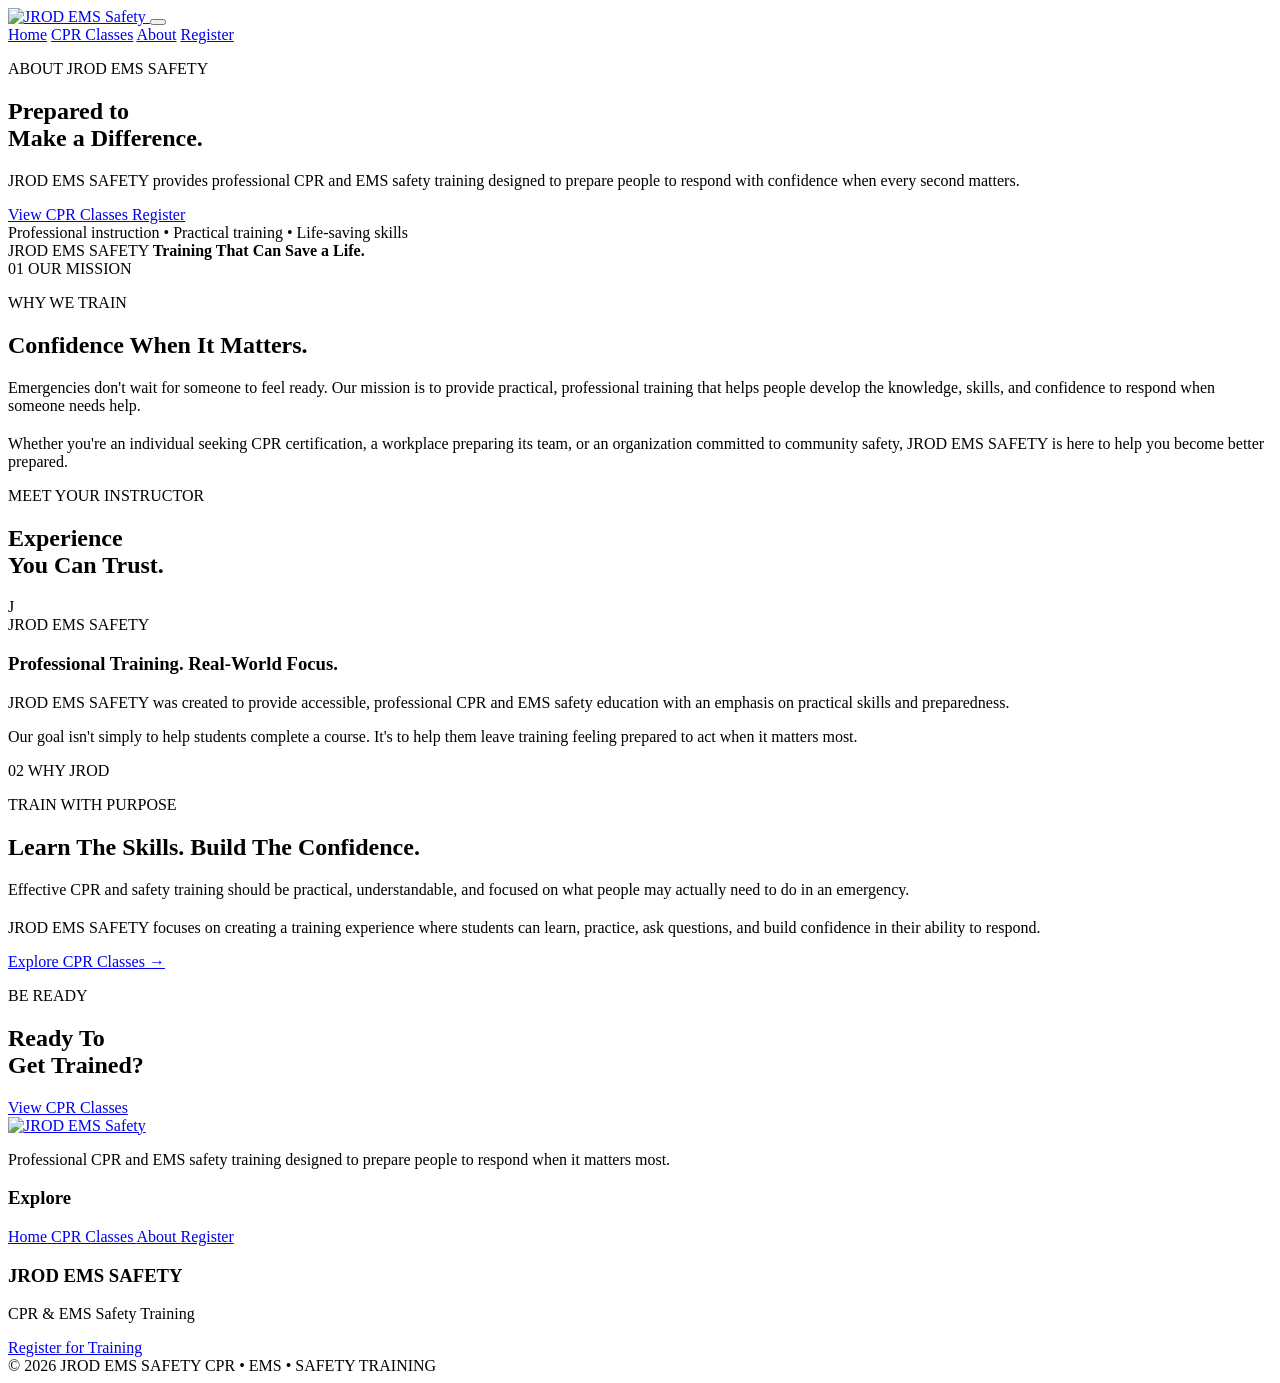
==== about.html @ 4d63593f "Building site" ====
<!DOCTYPE html>
<html lang="en">
<head>
  <meta charset="UTF-8">
  <meta name="viewport" content="width=device-width, initial-scale=1.0">

  <meta
    name="description"
    content="Learn about JROD EMS SAFETY, our mission, and our commitment to professional CPR and EMS safety training."
  >

  <title>About | JROD EMS SAFETY</title>

  <!-- Fonts -->
  <link rel="preconnect" href="https://fonts.googleapis.com">
  <link rel="preconnect" href="https://fonts.gstatic.com" crossorigin>

  <link
    href="https://fonts.googleapis.com/css2?family=Barlow+Condensed:wght@500;600;700&family=Inter:wght@400;500;600;700;800&display=swap"
    rel="stylesheet"
  >

  <!-- Existing Site Styles -->
  <link rel="stylesheet" href="style.css">
</head>

<body>

  <!-- =========================================================
       HEADER
  ========================================================== -->
<header class="site-header">
    <div class="header-inner">

        <a href="index.html" class="brand" aria-label="JROD EMS Safety Home">
            <img
                src="images/JROD.png.jpg"
                alt="JROD EMS Safety"
                class="brand-logo"
            >
        </a>

        <button
            class="menu-toggle"
            type="button"
            aria-label="Open navigation menu"
            aria-expanded="false"
        >
            <span></span>
            <span></span>
            <span></span>
        </button>

        <nav class="main-nav" aria-label="Main navigation">
            <a href="index.html" class="active">Home</a>
            <a href="classes.html">CPR Classes</a>
            <a href="about.html">About</a>
            <a href="register.html" class="nav-register">Register</a>
        </nav>

    </div>
</header>

    <!-- =========================================================
         ABOUT HERO
    ========================================================== -->

    <section class="hero">

      <div class="hero-content">

        <div class="hero-copy">

          <p class="eyebrow">
            ABOUT JROD EMS SAFETY
          </p>

          <h1>
            Prepared to
            <br>
            <span>Make a Difference.</span>
          </h1>

          <p class="hero-text">
            JROD EMS SAFETY provides professional CPR and EMS safety
            training designed to prepare people to respond with
            confidence when every second matters.
          </p>

          <div class="hero-actions">

            <a
              class="btn btn-red"
              href="classes.html"
            >
              View CPR Classes
            </a>

            <a
              class="btn btn-outline"
              href="contact.html"
            >
              Register
            </a>

          </div>

          <div class="hero-trust">

            <span class="trust-dot"></span>

            <span>
              Professional instruction • Practical training • Life-saving skills
            </span>

          </div>

        </div>


        <!-- About Image Area -->

        <div class="hero-visual">

          <div class="hero-photo-placeholder">

            <div class="photo-overlay"></div>

            <div class="photo-caption">

              <span>JROD EMS SAFETY</span>

              <strong>
                Training That Can Save a Life.
              </strong>

            </div>

          </div>

        </div>

      </div>

    </section>


    <!-- =========================================================
         OUR MISSION
    ========================================================== -->

    <section class="mission-section">

      <div class="section-inner">

        <div class="mission-grid">

          <div class="mission-label">

            <span class="section-number">
              01
            </span>

            <span>
              OUR MISSION
            </span>

          </div>


          <div class="mission-copy">

            <p class="section-kicker">
              WHY WE TRAIN
            </p>

            <h2>
              Confidence
              <span>When It Matters.</span>
            </h2>

            <p class="mission-text">
              Emergencies don't wait for someone to feel ready.
              Our mission is to provide practical, professional
              training that helps people develop the knowledge,
              skills, and confidence to respond when someone needs
              help.
            </p>

            <p class="mission-text" style="margin-top: 20px;">
              Whether you're an individual seeking CPR certification,
              a workplace preparing its team, or an organization
              committed to community safety, JROD EMS SAFETY is here
              to help you become better prepared.
            </p>

          </div>

        </div>

      </div>

    </section>


    <!-- =========================================================
         MEET THE INSTRUCTOR
    ========================================================== -->

    <section class="classes-preview">

      <div class="section-inner">

        <div class="section-heading">

          <div>

            <p class="section-kicker">
              MEET YOUR INSTRUCTOR
            </p>

            <h2>
              Experience
              <br>
              You Can Trust.
            </h2>

          </div>

        </div>


        <div class="class-card class-card-dark">

          <div class="card-icon">
            J
          </div>

          <div>

            <span class="card-tag">
              JROD EMS SAFETY
            </span>

            <h3>
              Professional Training.
              Real-World Focus.
            </h3>

            <p>
              JROD EMS SAFETY was created to provide accessible,
              professional CPR and EMS safety education with an
              emphasis on practical skills and preparedness.
            </p>

            <p style="margin-top: 16px;">
              Our goal isn't simply to help students complete a
              course. It's to help them leave training feeling
              prepared to act when it matters most.
            </p>

          </div>

        </div>

      </div>

    </section>


    <!-- =========================================================
         WHY JROD
    ========================================================== -->

    <section class="mission-section">

      <div class="section-inner">

        <div class="mission-grid">

          <div class="mission-label">

            <span class="section-number">
              02
            </span>

            <span>
              WHY JROD
            </span>

          </div>


          <div class="mission-copy">

            <p class="section-kicker">
              TRAIN WITH PURPOSE
            </p>

            <h2>
              Learn The Skills.
              <span>Build The Confidence.</span>
            </h2>

            <p class="mission-text">
              Effective CPR and safety training should be practical,
              understandable, and focused on what people may actually
              need to do in an emergency.
            </p>

            <p class="mission-text" style="margin-top: 20px;">
              JROD EMS SAFETY focuses on creating a training
              experience where students can learn, practice, ask
              questions, and build confidence in their ability to
              respond.
            </p>

            <a
              class="text-link"
              href="classes.html"
            >
              Explore CPR Classes
              <span>→</span>
            </a>

          </div>

        </div>

      </div>

    </section>


    <!-- =========================================================
         FINAL CTA
    ========================================================== -->

    <section class="final-cta">

      <div class="section-inner">

        <div class="final-cta-inner">

          <div>

            <p class="section-kicker">
              BE READY
            </p>

            <h2>
              Ready To
              <br>
              Get Trained?
            </h2>

          </div>


          <div>

            <a
              class="btn btn-white"
              href="classes.html"
            >
              View CPR Classes
            </a>

          </div>

        </div>

      </div>

    </section>

  </main>


  <!-- =========================================================
       FOOTER
  ========================================================== -->

  <footer class="site-footer">

    <div class="footer-inner">

      <div class="footer-brand">

        <a
          class="brand"
          href="index.html"
          aria-label="JROD EMS SAFETY Home"
        >

          <div class="brand-mark" aria-hidden="true">

            <div class="heart">

              <span class="heart-left"></span>
              <span class="heart-right"></span>

              <span class="heartbeat">
                <span class="pulse-line"></span>
              </span>

            </div>

          </div>

         <div class="brand-wordmark">
    <img src="images/JROD.png.jpg" alt="JROD EMS Safety" class="brand-logo">
</div>

        </a>


        <p>
          Professional CPR and EMS safety training designed to
          prepare people to respond when it matters most.
        </p>

      </div>


      <div class="footer-links">

        <h3>
          Explore
        </h3>

        <a href="index.html">
          Home
        </a>

        <a href="classes.html">
          CPR Classes
        </a>

        <a href="about.html">
          About
        </a>

        <a href="contact.html">
          Register
        </a>

      </div>


      <div class="footer-contact">

        <h3>
          JROD EMS SAFETY
        </h3>

        <p>
          CPR & EMS Safety Training
        </p>

        <a href="contact.html">
          Register for Training
        </a>

      </div>

    </div>


    <div class="footer-bottom">

      <span>
        © 2026 JROD EMS SAFETY
      </span>

      <span>
        CPR • EMS • SAFETY TRAINING
      </span>

    </div>

  </footer>


  <!-- =========================================================
       MOBILE MENU
  ========================================================== -->

  <script>

    const menuToggle = document.querySelector(".menu-toggle");
    const mainNav = document.querySelector(".main-nav");

    if (menuToggle && mainNav) {

      menuToggle.addEventListener("click", () => {

        const isOpen = mainNav.classList.toggle("open");

        menuToggle.setAttribute(
          "aria-expanded",
          isOpen
        );

        menuToggle.setAttribute(
          "aria-label",
          isOpen
            ? "Close navigation"
            : "Open navigation"
        );

      });


      // Close menu when a navigation link is selected

      mainNav.querySelectorAll("a").forEach(link => {

        link.addEventListener("click", () => {

          mainNav.classList.remove("open");

          menuToggle.setAttribute(
            "aria-expanded",
            "false"
          );

          menuToggle.setAttribute(
            "aria-label",
            "Open navigation"
          );

        });

      });

    }

  </script>

</body>
</html>
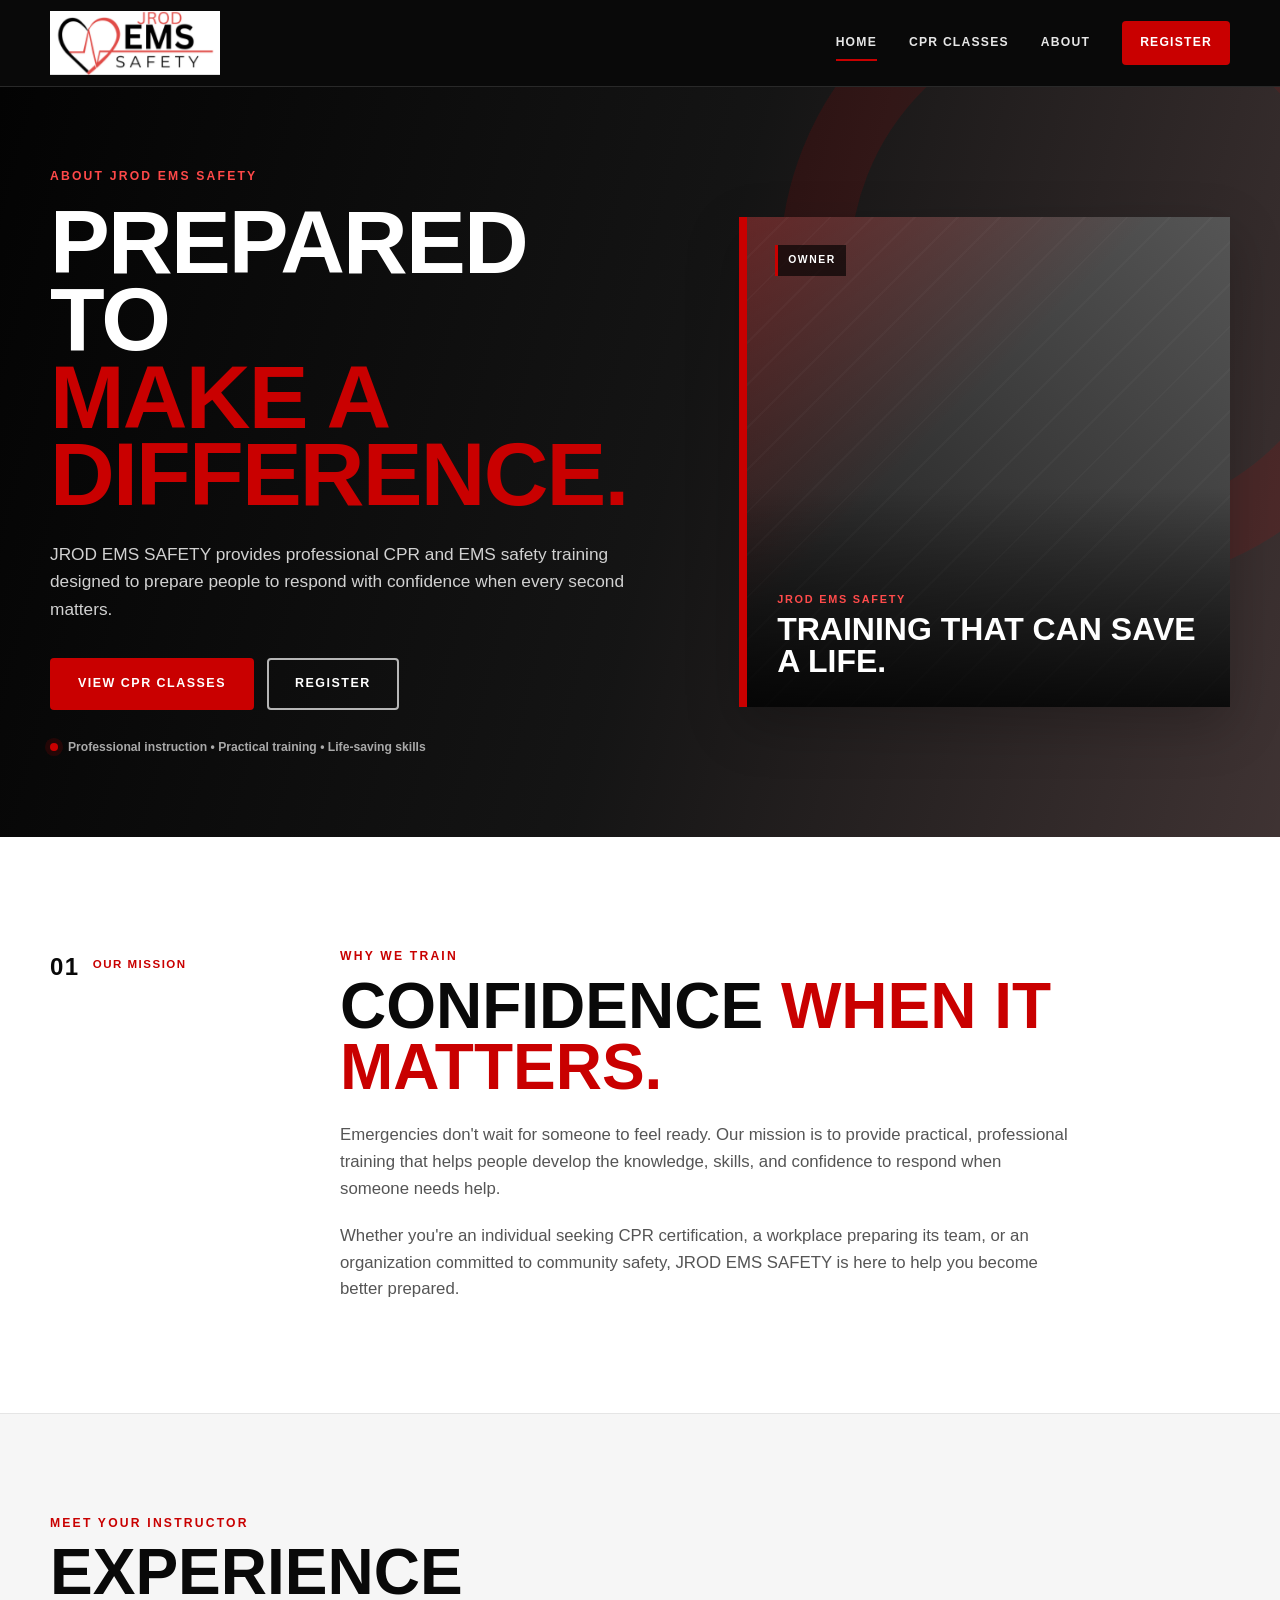
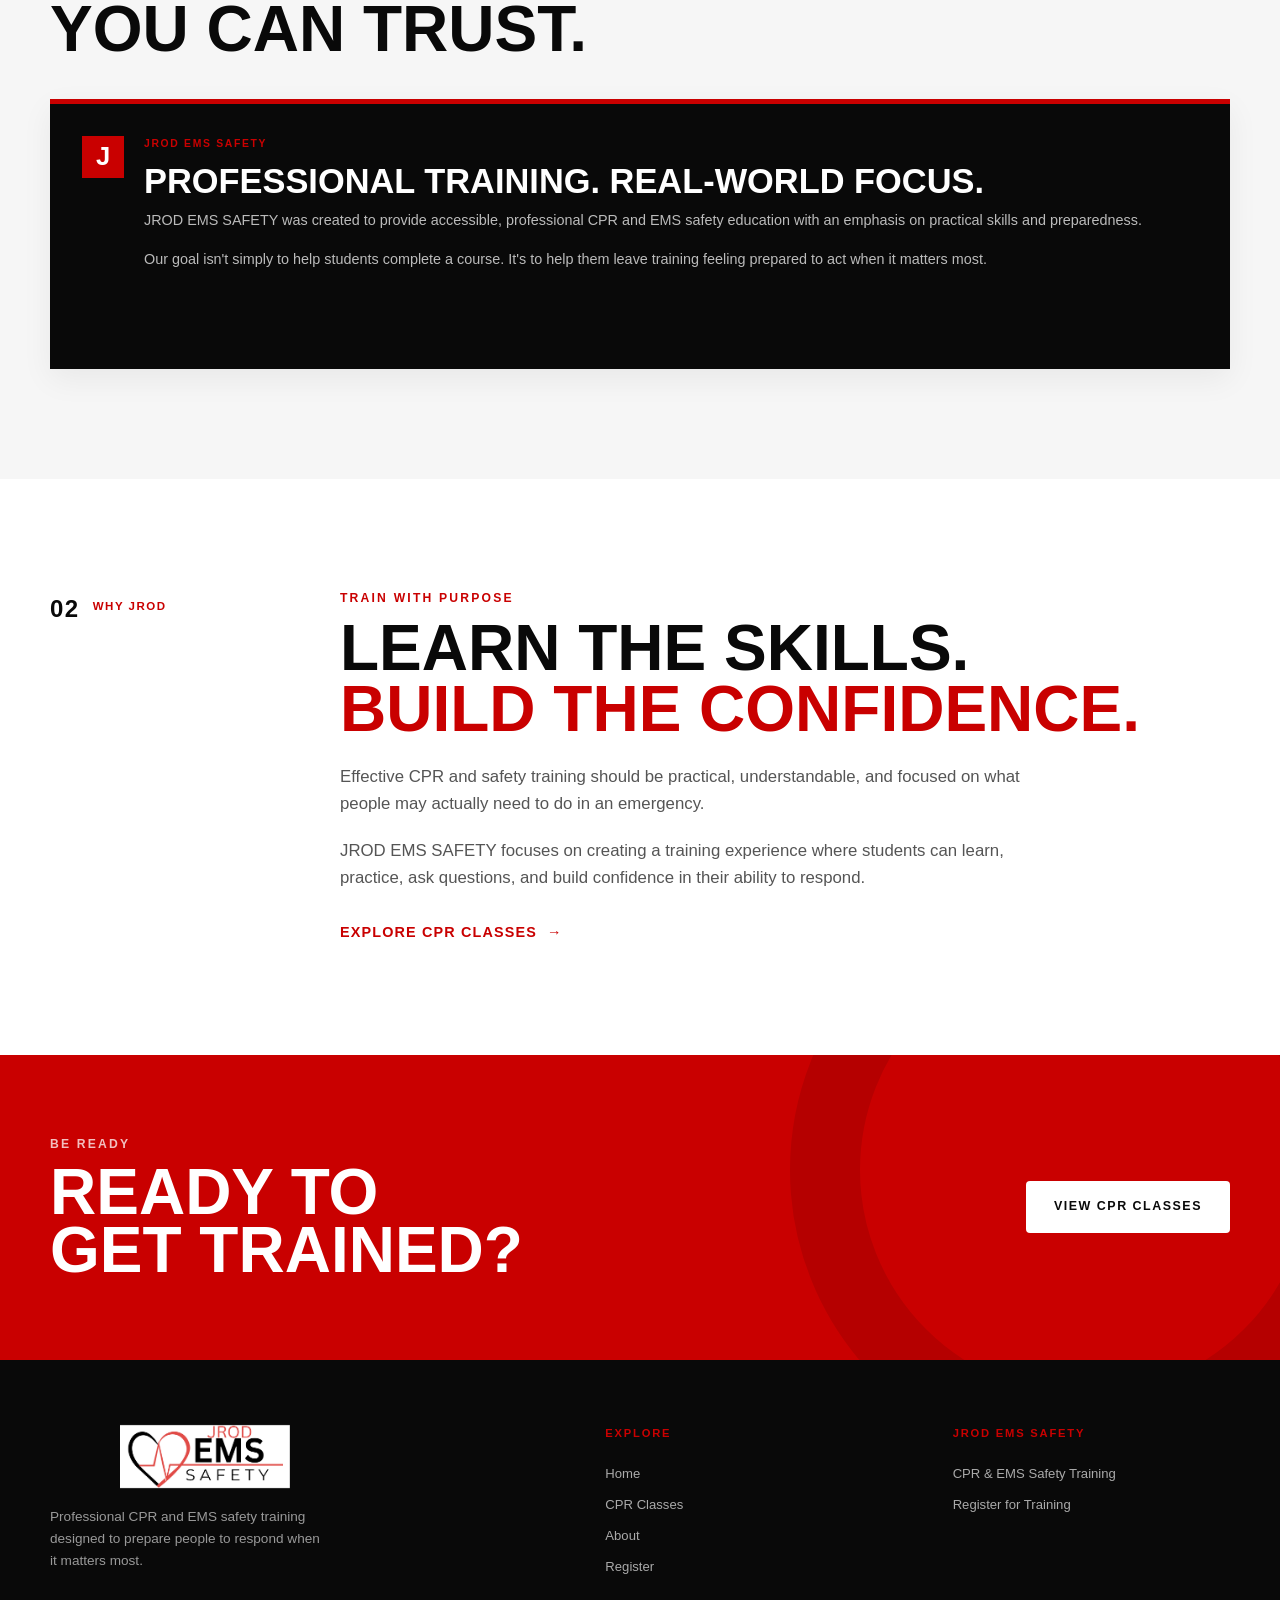
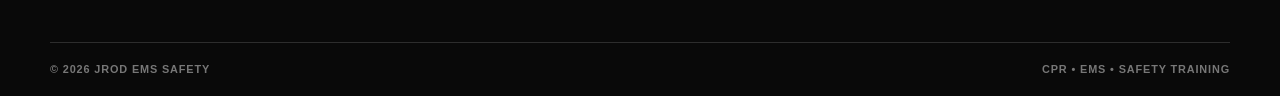
==== commit 51de53e1: "logo resize" ====
--- a/about.html
+++ b/about.html
@@ -34,7 +34,7 @@
 
         <a href="index.html" class="brand" aria-label="JROD EMS Safety Home">
             <img
-                src="images/JROD.png.jpg"
+                src="images/JROD.png"
                 alt="JROD EMS Safety"
                 class="brand-logo"
             >
@@ -409,7 +409,7 @@
           </div>
 
          <div class="brand-wordmark">
-    <img src="images/JROD.png.jpg" alt="JROD EMS Safety" class="brand-logo">
+    <img src="images/JROD.png" alt="JROD EMS Safety" class="brand-logo">
 </div>
 
         </a>
--- a/style.css
+++ b/style.css
@@ -0,0 +1,1751 @@
+/* =========================================================
+   JROD EMS SAFETY
+   Home Page Styles
+   Brand: Black + Red / CPR-inspired
+   ========================================================= */
+
+:root {
+  --black: #090909;
+  --black-soft: #151515;
+  --black-card: #1d1d1d;
+  --red: #c90000;
+  --red-dark: #980000;
+  --red-bright: #e00000;
+  --white: #ffffff;
+  --off-white: #f6f6f6;
+  --gray: #b9b9b9;
+  --dark-gray: #707070;
+  --border: #2d2d2d;
+
+  --max-width: 1180px;
+  --radius: 4px;
+  --shadow: 0 18px 50px rgba(0, 0, 0, 0.22);
+}
+
+/* ---------- RESET ---------- */
+
+* {
+  box-sizing: border-box;
+  margin: 0;
+  padding: 0;
+}
+
+html {
+  scroll-behavior: smooth;
+}
+
+body {
+  font-family: "Inter", Arial, sans-serif;
+  background: var(--white);
+  color: var(--black);
+  line-height: 1.6;
+}
+
+img {
+  display: block;
+  max-width: 100%;
+}
+
+a {
+  color: inherit;
+  text-decoration: none;
+}
+
+button,
+a {
+  -webkit-tap-highlight-color: transparent;
+}
+
+::selection {
+  background: var(--red);
+  color: var(--white);
+}
+
+/* ---------- SHARED ---------- */
+
+.section-inner,
+.header-inner,
+.footer-inner {
+  width: min(100% - 40px, var(--max-width));
+  margin-inline: auto;
+}
+
+.section-kicker,
+.eyebrow {
+  font-size: 0.76rem;
+  font-weight: 800;
+  letter-spacing: 0.18em;
+  text-transform: uppercase;
+}
+
+.section-kicker {
+  color: var(--red);
+  margin-bottom: 10px;
+}
+
+.text-link {
+  display: inline-flex;
+  align-items: center;
+  gap: 10px;
+  color: var(--red);
+  font-size: 0.9rem;
+  font-weight: 800;
+  text-transform: uppercase;
+  letter-spacing: 0.08em;
+}
+
+.text-link span {
+  transition: transform 0.2s ease;
+}
+
+.text-link:hover span {
+  transform: translateX(5px);
+}
+
+.btn {
+  display: inline-flex;
+  min-height: 52px;
+  align-items: center;
+  justify-content: center;
+  padding: 0 26px;
+  border: 2px solid transparent;
+  border-radius: var(--radius);
+  font-size: 0.78rem;
+  font-weight: 800;
+  letter-spacing: 0.12em;
+  text-transform: uppercase;
+  transition:
+    transform 0.2s ease,
+    background 0.2s ease,
+    border-color 0.2s ease,
+    color 0.2s ease;
+}
+
+.btn:hover {
+  transform: translateY(-2px);
+}
+
+.btn-red {
+  background: var(--red);
+  color: var(--white);
+}
+
+.btn-red:hover {
+  background: var(--red-bright);
+}
+
+.btn-outline {
+  border-color: rgba(255, 255, 255, 0.7);
+  color: var(--white);
+}
+
+.btn-outline:hover {
+  background: var(--white);
+  border-color: var(--white);
+  color: var(--black);
+}
+
+.btn-white {
+  background: var(--white);
+  color: var(--black);
+}
+
+.btn-white:hover {
+  background: var(--off-white);
+}
+
+/* ---------- HEADER ---------- */
+
+.site-header {
+  position: relative;
+  z-index: 100;
+  background: var(--black);
+  color: var(--white);
+  border-bottom: 1px solid #292929;
+}
+
+.header-inner {
+  min-height: 86px;
+  display: flex;
+  align-items: center;
+  justify-content: space-between;
+  gap: 30px;
+}
+
+.brand {
+  display: inline-flex;
+  align-items: center;
+  gap: 12px;
+  min-width: 220px;
+}
+
+.brand-mark {
+  width: 58px;
+  height: 58px;
+  display: grid;
+  place-items: center;
+}
+
+.main-nav {
+  display: flex;
+  align-items: center;
+  gap: 32px;
+}
+
+.main-nav a {
+  position: relative;
+  padding: 8px 0;
+  color: #e7e7e7;
+  font-size: 0.76rem;
+  font-weight: 800;
+  letter-spacing: 0.1em;
+  text-transform: uppercase;
+}
+
+.main-nav a::after {
+  content: "";
+  position: absolute;
+  left: 0;
+  right: 100%;
+  bottom: 0;
+  height: 2px;
+  background: var(--red);
+  transition: right 0.2s ease;
+}
+
+.main-nav a:hover::after,
+.main-nav a.active::after {
+  right: 0;
+}
+
+.main-nav .nav-register {
+  padding: 12px 18px;
+  background: var(--red);
+  color: var(--white);
+  border-radius: var(--radius);
+}
+
+.main-nav .nav-register::after {
+  display: none;
+}
+
+.menu-toggle {
+  display: none;
+  width: 44px;
+  height: 44px;
+  border: 0;
+  background: transparent;
+  cursor: pointer;
+}
+
+.menu-toggle span {
+  display: block;
+  width: 25px;
+  height: 2px;
+  margin: 5px auto;
+  background: var(--white);
+}
+
+/* ---------- HERO ---------- */
+
+.hero {
+  position: relative;
+  overflow: hidden;
+  min-height: 680px;
+  display: flex;
+  align-items: center;
+  background:
+    linear-gradient(105deg, rgba(0, 0, 0, 0.99) 0%, rgba(8, 8, 8, 0.95) 52%, rgba(15, 0, 0, 0.8) 100%);
+  color: var(--white);
+}
+
+.hero::before {
+  content: "";
+  position: absolute;
+  right: -140px;
+  top: -140px;
+  width: 500px;
+  height: 500px;
+  border: 70px solid rgba(201, 0, 0, 0.12);
+  border-radius: 50%;
+}
+
+.hero-content {
+  position: relative;
+  z-index: 2;
+  width: min(100% - 40px, var(--max-width));
+  margin-inline: auto;
+  display: grid;
+  grid-template-columns: 1fr 0.9fr;
+  gap: 70px;
+  align-items: center;
+  padding: 80px 0;
+}
+
+.hero-copy {
+  max-width: 620px;
+}
+
+.eyebrow {
+  color: #ff4949;
+  margin-bottom: 18px;
+}
+
+.hero h1 {
+  max-width: 700px;
+  font-family: "Barlow Condensed", Impact, sans-serif;
+  font-size: clamp(4rem, 7vw, 6.7rem);
+  line-height: 0.86;
+  font-weight: 700;
+  letter-spacing: -0.02em;
+  text-transform: uppercase;
+}
+
+.hero h1 span {
+  color: var(--red);
+}
+
+.hero-text {
+  max-width: 590px;
+  margin-top: 28px;
+  color: #d1d1d1;
+  font-size: 1.08rem;
+}
+
+.hero-actions {
+  display: flex;
+  flex-wrap: wrap;
+  gap: 13px;
+  margin-top: 34px;
+}
+
+.hero-trust {
+  display: flex;
+  align-items: center;
+  gap: 10px;
+  margin-top: 28px;
+  color: #a9a9a9;
+  font-size: 0.76rem;
+  font-weight: 600;
+}
+
+.trust-dot {
+  width: 8px;
+  height: 8px;
+  flex: 0 0 auto;
+  border-radius: 50%;
+  background: var(--red);
+  box-shadow: 0 0 0 5px rgba(201, 0, 0, 0.15);
+}
+
+.hero-visual {
+  position: relative;
+  min-height: 490px;
+}
+
+.hero-photo-placeholder {
+  position: absolute;
+  inset: 0 0 0 35px;
+  overflow: hidden;
+  background:
+    linear-gradient(135deg, rgba(201, 0, 0, 0.3), transparent 42%),
+    linear-gradient(45deg, #1b1b1b, #555);
+  border-left: 8px solid var(--red);
+  box-shadow: var(--shadow);
+}
+
+/*
+  Replace the placeholder background with the client's
+  professional instructor photo:
+
+  background-image:
+    linear-gradient(rgba(0,0,0,.12), rgba(0,0,0,.35)),
+    url("images/instructors.jpg");
+
+  background-size: cover;
+  background-position: center;
+*/
+
+.photo-overlay {
+  position: absolute;
+  inset: 0;
+  background:
+    linear-gradient(to top, rgba(0,0,0,.8), transparent 45%),
+    repeating-linear-gradient(
+      135deg,
+      transparent 0,
+      transparent 28px,
+      rgba(255,255,255,.025) 28px,
+      rgba(255,255,255,.025) 30px
+    );
+}
+
+.photo-overlay::before {
+  content: "OWNER";
+  position: absolute;
+  top: 28px;
+  left: 28px;
+  padding: 7px 10px;
+  border-left: 3px solid var(--red);
+  background: rgba(0,0,0,.65);
+  color: var(--white);
+  font-size: 0.65rem;
+  font-weight: 800;
+  letter-spacing: 0.15em;
+}
+
+.photo-caption {
+  position: absolute;
+  left: 30px;
+  right: 30px;
+  bottom: 30px;
+  display: flex;
+  flex-direction: column;
+  gap: 5px;
+}
+
+.photo-caption span {
+  color: #ff4b4b;
+  font-size: 0.68rem;
+  font-weight: 800;
+  letter-spacing: 0.16em;
+}
+
+.photo-caption strong {
+  font-family: "Barlow Condensed", Impact, sans-serif;
+  font-size: 2rem;
+  line-height: 1;
+  text-transform: uppercase;
+}
+
+.emergency-badge {
+  position: absolute;
+  z-index: 5;
+  left: 0;
+  bottom: 45px;
+  display: flex;
+  align-items: center;
+  gap: 12px;
+  padding: 13px 16px;
+  background: var(--red);
+  color: var(--white);
+  box-shadow: 0 10px 30px rgba(0,0,0,.35);
+}
+
+.badge-number {
+  font-family: "Barlow Condensed", Impact, sans-serif;
+  font-size: 2rem;
+  font-weight: 700;
+  line-height: 0.9;
+}
+
+.badge-label {
+  font-size: 0.6rem;
+  font-weight: 800;
+  letter-spacing: 0.12em;
+  line-height: 1.2;
+}
+
+/* ---------- MISSION ---------- */
+
+.mission-section {
+  padding: 110px 0;
+  background: var(--white);
+}
+
+.mission-grid {
+  display: grid;
+  grid-template-columns: 220px 1fr;
+  gap: 70px;
+}
+
+.mission-label {
+  display: flex;
+  align-items: flex-start;
+  gap: 13px;
+  padding-top: 8px;
+  color: var(--red);
+  font-size: 0.72rem;
+  font-weight: 800;
+  letter-spacing: 0.13em;
+}
+
+.section-number {
+  font-family: "Barlow Condensed", Impact, sans-serif;
+  font-size: 1.5rem;
+  color: var(--black);
+  line-height: 1;
+}
+
+.mission-copy {
+  max-width: 800px;
+}
+
+.mission-copy h2 {
+  max-width: 850px;
+  margin-bottom: 24px;
+  font-family: "Barlow Condensed", Impact, sans-serif;
+  font-size: clamp(3rem, 5vw, 5rem);
+  line-height: 0.95;
+  text-transform: uppercase;
+}
+
+.mission-copy h2 span {
+  color: var(--red);
+}
+
+.mission-text {
+  max-width: 730px;
+  color: #555;
+  font-size: 1.05rem;
+}
+
+.mission-copy .text-link {
+  margin-top: 30px;
+}
+
+/* ---------- CLASSES ---------- */
+
+.classes-preview {
+  padding: 100px 0 110px;
+  background: var(--off-white);
+  border-top: 1px solid #e5e5e5;
+}
+
+.section-heading {
+  display: flex;
+  align-items: end;
+  justify-content: space-between;
+  gap: 30px;
+  margin-bottom: 40px;
+}
+
+.section-heading h2 {
+  font-family: "Barlow Condensed", Impact, sans-serif;
+  font-size: clamp(3rem, 5vw, 4.7rem);
+  line-height: 0.9;
+  text-transform: uppercase;
+}
+
+.class-cards {
+  display: grid;
+  grid-template-columns: repeat(3, 1fr);
+  gap: 18px;
+}
+
+.class-card {
+  display: flex;
+  gap: 20px;
+  min-height: 270px;
+  padding: 32px;
+  background: var(--white);
+  border-top: 5px solid var(--red);
+  box-shadow: 0 10px 30px rgba(0,0,0,.06);
+}
+
+.class-card-dark {
+  background: var(--black);
+  color: var(--white);
+}
+
+.card-icon {
+  width: 42px;
+  height: 42px;
+  flex: 0 0 auto;
+  display: grid;
+  place-items: center;
+  background: var(--red);
+  color: var(--white);
+  font-family: "Barlow Condensed", Impact, sans-serif;
+  font-size: 1.6rem;
+  font-weight: 700;
+}
+
+.card-tag {
+  display: block;
+  margin-bottom: 12px;
+  color: var(--red);
+  font-size: 0.65rem;
+  font-weight: 800;
+  letter-spacing: 0.16em;
+}
+
+.class-card h3 {
+  margin-bottom: 12px;
+  font-family: "Barlow Condensed", Impact, sans-serif;
+  font-size: 2.15rem;
+  line-height: 0.95;
+  text-transform: uppercase;
+}
+
+.class-card p {
+  color: #666;
+  font-size: 0.9rem;
+}
+
+.class-card-dark p {
+  color: #bbb;
+}
+
+.class-card a {
+  display: inline-flex;
+  gap: 8px;
+  margin-top: 24px;
+  color: var(--red);
+  font-size: 0.72rem;
+  font-weight: 800;
+  letter-spacing: 0.1em;
+  text-transform: uppercase;
+}
+
+.class-card a span {
+  transition: transform .2s ease;
+}
+
+.class-card a:hover span {
+  transform: translateX(4px);
+}
+
+.mobile-class-link {
+  display: none;
+}
+
+/* ---------- PHOTO STRIP ---------- */
+
+.photo-strip {
+  display: grid;
+  grid-template-columns: repeat(4, 1fr);
+  min-height: 260px;
+  background: var(--black);
+}
+
+.photo-tile {
+  position: relative;
+  min-height: 260px;
+  overflow: hidden;
+  background:
+    linear-gradient(to top, rgba(0,0,0,.75), rgba(0,0,0,.05)),
+    linear-gradient(135deg, #303030, #737373);
+  border-right: 1px solid rgba(255,255,255,.15);
+}
+
+/*
+  Replace each tile with actual class photos:
+
+  .photo-one {
+    background-image:
+      linear-gradient(to top, rgba(0,0,0,.7), transparent),
+      url("images/class-1.jpg");
+    background-size: cover;
+    background-position: center;
+  }
+*/
+
+.photo-tile:nth-child(even) {
+  background-color: #222;
+}
+
+.photo-tile::after {
+  content: "+";
+  position: absolute;
+  top: 18px;
+  right: 20px;
+  color: rgba(255,255,255,.35);
+  font-family: "Barlow Condensed", Impact, sans-serif;
+  font-size: 2rem;
+}
+
+.photo-tile span {
+  position: absolute;
+  left: 20px;
+  bottom: 18px;
+  color: var(--white);
+  font-size: 0.65rem;
+  font-weight: 800;
+  letter-spacing: 0.14em;
+}
+
+/* ---------- FINAL CTA ---------- */
+
+.final-cta {
+  position: relative;
+  overflow: hidden;
+  padding: 80px 0;
+  background: var(--red);
+  color: var(--white);
+}
+
+.final-cta::before {
+  content: "";
+  position: absolute;
+  right: -100px;
+  top: -180px;
+  width: 450px;
+  height: 450px;
+  border: 70px solid rgba(0,0,0,.1);
+  border-radius: 50%;
+}
+
+.final-cta-inner {
+  position: relative;
+  z-index: 1;
+  display: flex;
+  align-items: center;
+  justify-content: space-between;
+  gap: 40px;
+}
+
+.final-cta .section-kicker {
+  color: rgba(255,255,255,.75);
+}
+
+.final-cta h2 {
+  font-family: "Barlow Condensed", Impact, sans-serif;
+  font-size: clamp(3rem, 5vw, 5rem);
+  line-height: .9;
+  text-transform: uppercase;
+}
+
+/* ---------- FOOTER ---------- */
+
+.site-footer {
+  background: var(--black);
+  color: var(--white);
+}
+
+.footer-inner {
+  display: grid;
+  grid-template-columns: 1.4fr .8fr .8fr;
+  gap: 70px;
+  padding: 65px 0;
+}
+
+.brand-footer {
+  min-width: 0;
+}
+
+.footer-brand > p {
+  max-width: 270px;
+  margin-top: 18px;
+  color: #999;
+  font-size: .85rem;
+}
+
+.footer-links,
+.footer-contact {
+  display: flex;
+  flex-direction: column;
+  gap: 10px;
+}
+
+.footer-links h3,
+.footer-contact h3 {
+  margin-bottom: 10px;
+  color: var(--red);
+  font-size: .7rem;
+  font-weight: 800;
+  letter-spacing: .16em;
+  text-transform: uppercase;
+}
+
+.footer-links a,
+.footer-contact p,
+.footer-contact a {
+  color: #aaa;
+  font-size: .82rem;
+}
+
+.footer-links a:hover,
+.footer-contact a:hover {
+  color: var(--white);
+}
+
+.footer-bottom {
+  width: min(100% - 40px, var(--max-width));
+  margin-inline: auto;
+  padding: 18px 0;
+  display: flex;
+  align-items: center;
+  justify-content: space-between;
+  gap: 20px;
+  border-top: 1px solid var(--border);
+  color: #777;
+  font-size: .68rem;
+  font-weight: 600;
+  letter-spacing: .08em;
+  text-transform: uppercase;
+}
+
+/* ---------- RESPONSIVE ---------- */
+
+@media (max-width: 1000px) {
+
+  .hero-content {
+    grid-template-columns: 1fr;
+    gap: 50px;
+  }
+
+  .hero {
+    min-height: auto;
+  }
+
+  .hero-visual {
+    min-height: 460px;
+    max-width: 680px;
+  }
+
+  .mission-grid {
+    grid-template-columns: 1fr;
+    gap: 25px;
+  }
+
+  .class-cards {
+    grid-template-columns: 1fr;
+  }
+
+  .class-card {
+    min-height: auto;
+  }
+
+  .photo-strip {
+    grid-template-columns: repeat(2, 1fr);
+  }
+
+  .footer-inner {
+    grid-template-columns: 1fr 1fr;
+  }
+
+  .footer-brand {
+    grid-column: 1 / -1;
+  }
+}
+
+@media (max-width: 760px) {
+
+  .section-inner,
+  .header-inner,
+  .footer-inner {
+    width: min(100% - 30px, var(--max-width));
+  }
+
+  .header-inner {
+    min-height: 76px;
+  }
+
+  .menu-toggle {
+    display: block;
+  }
+
+  .main-nav {
+    position: absolute;
+    left: 15px;
+    right: 15px;
+    top: calc(100% + 1px);
+    display: none;
+    flex-direction: column;
+    align-items: stretch;
+    gap: 0;
+    padding: 12px;
+    background: var(--black);
+    border: 1px solid var(--border);
+    box-shadow: var(--shadow);
+  }
+
+  .main-nav.open {
+    display: flex;
+  }
+
+  .main-nav a {
+    padding: 14px 10px;
+  }
+
+  .main-nav .nav-register {
+    margin-top: 8px;
+    text-align: center;
+  }
+
+  .brand {
+    min-width: auto;
+  }
+
+  .brand-wordmark {
+    width: 100px;
+  }
+
+  .hero-content {
+    width: min(100% - 30px, var(--max-width));
+    padding: 70px 0;
+  }
+
+  .hero h1 {
+    font-size: clamp(3.6rem, 17vw, 5.6rem);
+  }
+
+  .hero-text {
+    font-size: .98rem;
+  }
+
+  .hero-visual {
+    min-height: 390px;
+  }
+
+  .hero-photo-placeholder {
+    left: 20px;
+  }
+
+  .emergency-badge {
+    bottom: 25px;
+  }
+
+  .mission-section,
+  .classes-preview {
+    padding: 75px 0;
+  }
+
+  .mission-copy h2,
+  .section-heading h2 {
+    font-size: clamp(2.8rem, 13vw, 4.4rem);
+  }
+
+  .section-heading {
+    align-items: flex-start;
+  }
+
+  .desktop-link {
+    display: none;
+  }
+
+  .mobile-class-link {
+    display: inline-flex;
+    margin-top: 30px;
+  }
+
+  .photo-strip {
+    grid-template-columns: 1fr 1fr;
+  }
+
+  .photo-tile {
+    min-height: 190px;
+  }
+
+  .final-cta {
+    padding: 65px 0;
+  }
+
+  .final-cta-inner {
+    flex-direction: column;
+    align-items: flex-start;
+  }
+
+  .footer-inner {
+    grid-template-columns: 1fr;
+    gap: 40px;
+    padding: 50px 0;
+  }
+
+  .footer-brand {
+    grid-column: auto;
+  }
+
+  .footer-bottom {
+    flex-direction: column;
+    align-items: flex-start;
+    padding: 18px 0 25px;
+  }
+}
+
+@media (max-width: 480px) {
+
+  .hero-actions {
+    flex-direction: column;
+    align-items: stretch;
+  }
+
+  .hero-actions .btn {
+    width: 100%;
+  }
+
+  .hero-visual {
+    min-height: 330px;
+  }
+
+  .hero-photo-placeholder {
+    left: 10px;
+    border-left-width: 5px;
+  }
+
+  .emergency-badge {
+    left: 0;
+    bottom: 15px;
+  }
+
+  .class-card {
+    flex-direction: column;
+    padding: 26px;
+  }
+
+  .photo-strip {
+    grid-template-columns: 1fr;
+  }
+
+  .photo-tile {
+    min-height: 210px;
+  }
+
+  
+  .btn {
+    min-height: 50px;
+  }
+}
+/* ---------- INSTRUCTORS / EMPLOYEE SECTION (BRAND MATCHED) ---------- */
+
+.employee-section {
+  padding: 90px 0;
+  background: var(--black);
+  color: var(--white);
+  border-top: 1px solid var(--border);
+}
+
+.employee-heading {
+  font-family: "Barlow Condensed", Impact, sans-serif;
+  font-size: 2.8rem;
+  text-transform: uppercase;
+  text-align: center;
+  letter-spacing: 0.12em;
+  margin-bottom: 50px;
+  color: var(--red);
+}
+
+/* Grid layout */
+.employee-grid {
+  display: grid;
+  grid-template-columns: repeat(auto-fit, minmax(260px, 1fr));
+  gap: 40px;
+}
+
+/* Individual card */
+.employee-card {
+  background: var(--black-card);
+  border: 2px solid var(--border);
+  border-radius: var(--radius);
+  box-shadow: var(--shadow);
+  overflow: hidden;
+  transition: transform 0.25s ease, box-shadow 0.25s ease;
+}
+
+.employee-card:hover {
+  transform: translateY(-6px);
+  box-shadow: 0 22px 55px rgba(0,0,0,0.35);
+}
+
+/* Photo */
+.employee-card img {
+  width: 100%;
+  height: 260px;
+  object-fit: cover;
+  display: block;
+  border-bottom: 3px solid var(--red);
+}
+
+/* Name label */
+.employee-name {
+  padding: 18px 20px 22px;
+  font-size: 0.9rem;
+  font-weight: 800;
+  text-transform: uppercase;
+  letter-spacing: 0.14em;
+  color: var(--gray);
+  text-align: center;
+}
+
+/* Mobile adjustments */
+@media (max-width: 640px) {
+  .employee-section {
+    padding: 70px 0;
+  }
+
+  .employee-heading {
+    font-size: 2.2rem;
+  }
+
+  .employee-card img {
+    height: 220px;
+  }
+}
+/* Wider photo strip */
+.photo-strip {
+  display: grid;
+  grid-template-columns: repeat(2, 1fr); /* wider tiles */
+  min-height: 350px;
+}
+
+.photo-tile {
+  position: relative;
+  min-height: 350px;
+  background-size: cover;
+  background-position: center;
+  background-repeat: no-repeat;
+  display: flex;
+  align-items: flex-end;
+  padding: 28px;
+  color: var(--white);
+  font-weight: 700;
+  text-transform: uppercase;
+  letter-spacing: 0.1em;
+}
+
+.photo-tile::before {
+  content: "";
+  position: absolute;
+  inset: 0;
+  background: rgba(0,0,0,0.45);
+}
+
+.photo-tile span {
+  position: relative;
+  z-index: 2;
+}
+
+/* Mobile */
+@media (max-width: 768px) {
+  .photo-strip {
+    grid-template-columns: 1fr;
+  }
+  .photo-tile {
+    min-height: 260px;
+  }
+}
+
+@media (max-width: 480px) {
+  .photo-tile {
+    min-height: 220px;
+  }
+}
+/* =========================
+   JROD LOGO
+========================= */
+
+.brand {
+    display: inline-flex;
+    align-items: center;
+    flex-shrink: 0;
+    text-decoration: none;
+}
+
+.brand-logo {
+    display: block;
+    width: 170px;
+    height: auto;
+    max-height: 64px;
+    object-fit: contain;
+
+    opacity: 0;
+    transform: translateX(-45px);
+
+    animation:
+        logoSlideIn 0.9s ease-out forwards,
+        logoThrob 3.5s ease-in-out 1s infinite;
+
+    transform-origin: center center;
+}
+
+/* Logo slides in from the left */
+@keyframes logoSlideIn {
+    0% {
+        opacity: 0;
+        transform: translateX(-45px);
+    }
+
+    100% {
+        opacity: 1;
+        transform: translateX(0);
+    }
+}
+
+/* Subtle throb */
+@keyframes logoThrob {
+    0%,
+    100% {
+        transform: scale(1);
+    }
+
+    50% {
+        transform: scale(1.045);
+    }
+}
+
+/* Accessibility */
+@media (prefers-reduced-motion: reduce) {
+    .brand-logo {
+        opacity: 1;
+        transform: none;
+        animation: none;
+    }
+}
+
+/* Mobile */
+@media (max-width: 760px) {
+    .brand-logo {
+        width: 145px;
+        max-height: 58px;
+    }
+}
+
+@media (max-width: 480px) {
+    .brand-logo {
+        width: 130px;
+        max-height: 52px;
+    }
+}
+/* =========================================================
+   UPCOMING CLASSES / SCHEDULE
+========================================================= */
+
+.schedule-section {
+    padding: 60px 0;
+    background: var(--black-soft);
+}
+
+.schedule-section .section-heading {
+    text-align: center;
+    width: min(100% - 40px, 800px);
+    margin: 0 auto;
+}
+
+.schedule-section .eyebrow {
+    display: block;
+    margin-bottom: 10px;
+    color: var(--red);
+    font-size: .8rem;
+    font-weight: 800;
+    letter-spacing: .15em;
+}
+
+.schedule-section .section-heading h2 {
+    margin: 0 0 12px;
+    color: var(--white);
+    font-size: clamp(2.5rem, 5vw, 4rem);
+}
+
+.schedule-section .section-heading p {
+    margin: 0;
+    color: var(--gray);
+    font-size: 1rem;
+}
+
+.schedule-grid {
+    width: min(100% - 40px, 1180px);
+    margin: 35px auto 0;
+    display: grid;
+    gap: 16px;
+}
+
+.schedule-card {
+    display: grid;
+    grid-template-columns: 100px 1fr auto;
+    align-items: center;
+    gap: 25px;
+    padding: 20px;
+    background: var(--black-card);
+    border: 1px solid var(--border);
+    border-left: 4px solid var(--red);
+    border-radius: 4px;
+}
+
+.schedule-date {
+    text-align: center;
+    border-right: 1px solid var(--border);
+    padding-right: 20px;
+}
+
+.schedule-date .month {
+    display: block;
+    color: var(--red);
+    font-size: .8rem;
+    font-weight: 800;
+    letter-spacing: .15em;
+}
+
+.schedule-date .day {
+    display: block;
+    color: var(--white);
+    font-family: "Barlow Condensed", Impact, sans-serif;
+    font-size: 3rem;
+    font-weight: 700;
+    line-height: 1;
+}
+
+.schedule-info h3 {
+    margin: 0 0 6px;
+    color: var(--white);
+    font-family: "Barlow Condensed", Impact, sans-serif;
+    font-size: 1.7rem;
+    text-transform: uppercase;
+}
+
+.schedule-info p {
+    margin: 4px 0;
+    color: var(--gray);
+}
+
+.schedule-info strong {
+    color: var(--white);
+}
+
+.schedule-card .btn {
+    white-space: nowrap;
+    color: #ffffff;
+    font-size: 1.05rem;
+}
+
+/* Mobile */
+@media (max-width: 760px) {
+
+    .schedule-section {
+        padding: 50px 0;
+    }
+
+    .schedule-card {
+        grid-template-columns: 75px 1fr;
+        gap: 18px;
+    }
+
+    .schedule-date {
+        padding-right: 15px;
+    }
+
+    .schedule-date .day {
+        font-size: 2.5rem;
+    }
+
+    .schedule-info h3 {
+        font-size: 1.45rem;
+    }
+
+    .schedule-card .btn {
+        grid-column: 1 / -1;
+        width: 100%;
+    }
+}
+/* =========================================================
+   GOOGLE SHEET SCHEDULE
+========================================================= */
+
+.schedule-loading {
+    padding: 35px 20px;
+    text-align: center;
+    color: var(--gray);
+    background: var(--black-card);
+    border: 1px solid var(--border);
+    border-radius: 4px;
+}
+
+.schedule-empty {
+    padding: 35px 20px;
+    text-align: center;
+    color: var(--gray);
+    background: var(--black-card);
+    border: 1px solid var(--border);
+    border-radius: 4px;
+}
+
+.schedule-error {
+    padding: 25px 20px;
+    text-align: center;
+    color: var(--white);
+    background: var(--black-card);
+    border: 1px solid var(--red);
+    border-left: 4px solid var(--red);
+    border-radius: 4px;
+}
+
+.schedule-card {
+    transition: transform .2s ease, border-color .2s ease;
+}
+
+.schedule-card:hover {
+    transform: translateY(-2px);
+    border-color: var(--red);
+}
+
+.schedule-info .class-description {
+    margin-top: 8px;
+}
+
+.schedule-info .class-location {
+    font-size: .9rem;
+}
+/* =========================================================
+   REGISTRATION PAGE
+========================================================= */
+
+.page-hero {
+    padding: 100px 20px 80px;
+    background: var(--black);
+    border-bottom: 1px solid var(--border);
+}
+
+.page-hero-inner {
+    width: min(100%, 850px);
+    margin: 0 auto;
+    text-align: center;
+}
+
+.page-hero .eyebrow {
+    display: block;
+    margin-bottom: 12px;
+    color: var(--red);
+    font-size: .8rem;
+    font-weight: 800;
+    letter-spacing: .15em;
+}
+
+.page-hero h1 {
+    margin: 0 0 20px;
+    color: var(--white);
+    font-family: "Barlow Condensed", Impact, sans-serif;
+    font-size: clamp(4rem, 9vw, 7rem);
+    line-height: .9;
+    text-transform: uppercase;
+}
+
+.page-hero h1 span {
+    color: var(--red);
+}
+
+.page-hero p {
+    max-width: 680px;
+    margin: 0 auto;
+    color: var(--gray);
+    font-size: 1.05rem;
+    line-height: 1.7;
+}
+
+
+/* =========================================================
+   REGISTRATION CARDS
+========================================================= */
+
+.registration-section {
+    padding: 90px 0;
+    background: var(--black-soft);
+}
+
+.registration-section .section-heading {
+    width: min(100% - 40px, 800px);
+    margin: 0 auto 45px;
+    text-align: center;
+}
+
+.registration-section .section-heading .eyebrow {
+    display: block;
+    margin-bottom: 10px;
+    color: var(--red);
+    font-size: .8rem;
+    font-weight: 800;
+    letter-spacing: .15em;
+}
+
+.registration-section .section-heading h2 {
+    margin: 0 0 12px;
+    color: var(--white);
+    font-family: "Barlow Condensed", Impact, sans-serif;
+    font-size: clamp(2.8rem, 5vw, 4.5rem);
+    text-transform: uppercase;
+}
+
+.registration-section .section-heading p {
+    margin: 0;
+    color: var(--gray);
+}
+
+
+.registration-grid {
+    width: min(100% - 40px, 1180px);
+    margin: 0 auto;
+    display: grid;
+    grid-template-columns: repeat(3, 1fr);
+    gap: 20px;
+}
+
+
+.registration-card {
+    position: relative;
+    display: flex;
+    flex-direction: column;
+    min-height: 560px;
+    overflow: hidden;
+    background: var(--black-card);
+    border: 1px solid var(--border);
+    border-top: 4px solid var(--red);
+    border-radius: 4px;
+    box-shadow: 0 18px 50px rgba(0,0,0,.22);
+    transition:
+        transform .25s ease,
+        border-color .25s ease;
+}
+
+
+.registration-card:hover {
+    transform: translateY(-6px);
+    border-color: var(--red);
+}
+
+
+.registration-number {
+    position: absolute;
+    top: 12px;
+    right: 18px;
+    color: rgba(255,255,255,.08);
+    font-family: "Barlow Condensed", Impact, sans-serif;
+    font-size: 5rem;
+    font-weight: 800;
+    line-height: 1;
+}
+
+
+.registration-card-content {
+    display: flex;
+    flex: 1;
+    flex-direction: column;
+    padding: 42px 30px 30px;
+}
+
+
+.registration-label {
+    margin-bottom: 12px;
+    color: var(--red);
+    font-size: .72rem;
+    font-weight: 800;
+    letter-spacing: .15em;
+}
+
+
+.registration-card h3 {
+    margin: 0 0 15px;
+    color: var(--white);
+    font-family: "Barlow Condensed", Impact, sans-serif;
+    font-size: 2.25rem;
+    line-height: 1;
+    text-transform: uppercase;
+}
+
+
+.registration-card > .registration-card-content > p {
+    margin: 0;
+    color: var(--gray);
+    line-height: 1.65;
+}
+
+
+.registration-features {
+    margin: 25px 0;
+    padding: 0;
+    list-style: none;
+    border-top: 1px solid var(--border);
+}
+
+
+.registration-features li {
+    position: relative;
+    padding: 12px 0 12px 22px;
+    color: var(--off-white);
+    border-bottom: 1px solid var(--border);
+    font-size: .92rem;
+}
+
+
+.registration-features li::before {
+    content: "✓";
+    position: absolute;
+    left: 0;
+    color: var(--red);
+    font-weight: 800;
+}
+
+
+.registration-bottom {
+    display: flex;
+    align-items: flex-end;
+    justify-content: space-between;
+    gap: 15px;
+    margin-top: auto;
+    padding-top: 25px;
+    border-top: 1px solid var(--border);
+}
+
+
+.registration-price span {
+    display: block;
+    margin-bottom: 3px;
+    color: var(--dark-gray);
+    font-size: .65rem;
+    font-weight: 800;
+    letter-spacing: .12em;
+}
+
+
+.registration-price strong {
+    display: block;
+    color: var(--white);
+    font-family: "Barlow Condensed", Impact, sans-serif;
+    font-size: 2.3rem;
+    line-height: 1;
+}
+
+
+.registration-btn {
+    white-space: nowrap;
+    color: #ffffff;
+}
+
+
+/* =========================================================
+   REGISTRATION INFORMATION
+========================================================= */
+
+.registration-info-section {
+    padding: 80px 0;
+    background: var(--black);
+}
+
+
+.registration-info {
+    width: min(100% - 40px, 1180px);
+    margin: 0 auto;
+    display: grid;
+    grid-template-columns: 1fr 1fr;
+    gap: 60px;
+    align-items: center;
+}
+
+
+.registration-info-copy .eyebrow {
+    display: block;
+    margin-bottom: 10px;
+    color: var(--red);
+    font-size: .8rem;
+    font-weight: 800;
+    letter-spacing: .15em;
+}
+
+
+.registration-info-copy h2 {
+    margin: 0 0 18px;
+    color: var(--white);
+    font-family: "Barlow Condensed", Impact, sans-serif;
+    font-size: clamp(2.8rem, 5vw, 4.5rem);
+    line-height: .95;
+    text-transform: uppercase;
+}
+
+
+.registration-info-copy p {
+    max-width: 560px;
+    margin: 0;
+    color: var(--gray);
+    line-height: 1.7;
+}
+
+
+.registration-steps {
+    display: grid;
+    gap: 15px;
+}
+
+
+.registration-step {
+    display: flex;
+    gap: 18px;
+    padding: 20px;
+    background: var(--black-card);
+    border: 1px solid var(--border);
+    border-left: 3px solid var(--red);
+}
+
+
+.registration-step > span {
+    flex: 0 0 auto;
+    color: var(--red);
+    font-family: "Barlow Condensed", Impact, sans-serif;
+    font-size: 1.7rem;
+    font-weight: 700;
+}
+
+
+.registration-step strong {
+    display: block;
+    margin-bottom: 5px;
+    color: var(--white);
+}
+
+
+.registration-step p {
+    margin: 0;
+    color: var(--gray);
+    font-size: .88rem;
+    line-height: 1.5;
+}
+
+
+/* =========================================================
+   MOBILE
+========================================================= */
+
+@media (max-width: 1000px) {
+
+    .registration-grid {
+        grid-template-columns: 1fr;
+        max-width: 650px;
+    }
+
+    .registration-card {
+        min-height: auto;
+    }
+
+}
+
+
+@media (max-width: 760px) {
+
+    .page-hero {
+        padding: 75px 20px 60px;
+    }
+
+    .registration-section {
+        padding: 60px 0;
+    }
+
+    .registration-info-section {
+        padding: 60px 0;
+    }
+
+    .registration-info {
+        grid-template-columns: 1fr;
+        gap: 40px;
+    }
+
+}
+
+
+@media (max-width: 480px) {
+
+    .registration-grid {
+        width: min(100% - 30px, 650px);
+    }
+
+    .registration-card-content {
+        padding: 35px 22px 25px;
+    }
+
+    .registration-bottom {
+        align-items: stretch;
+        flex-direction: column;
+    }
+
+    .registration-btn {
+        width: 100%;
+        text-align: center;
+    }
+
+}
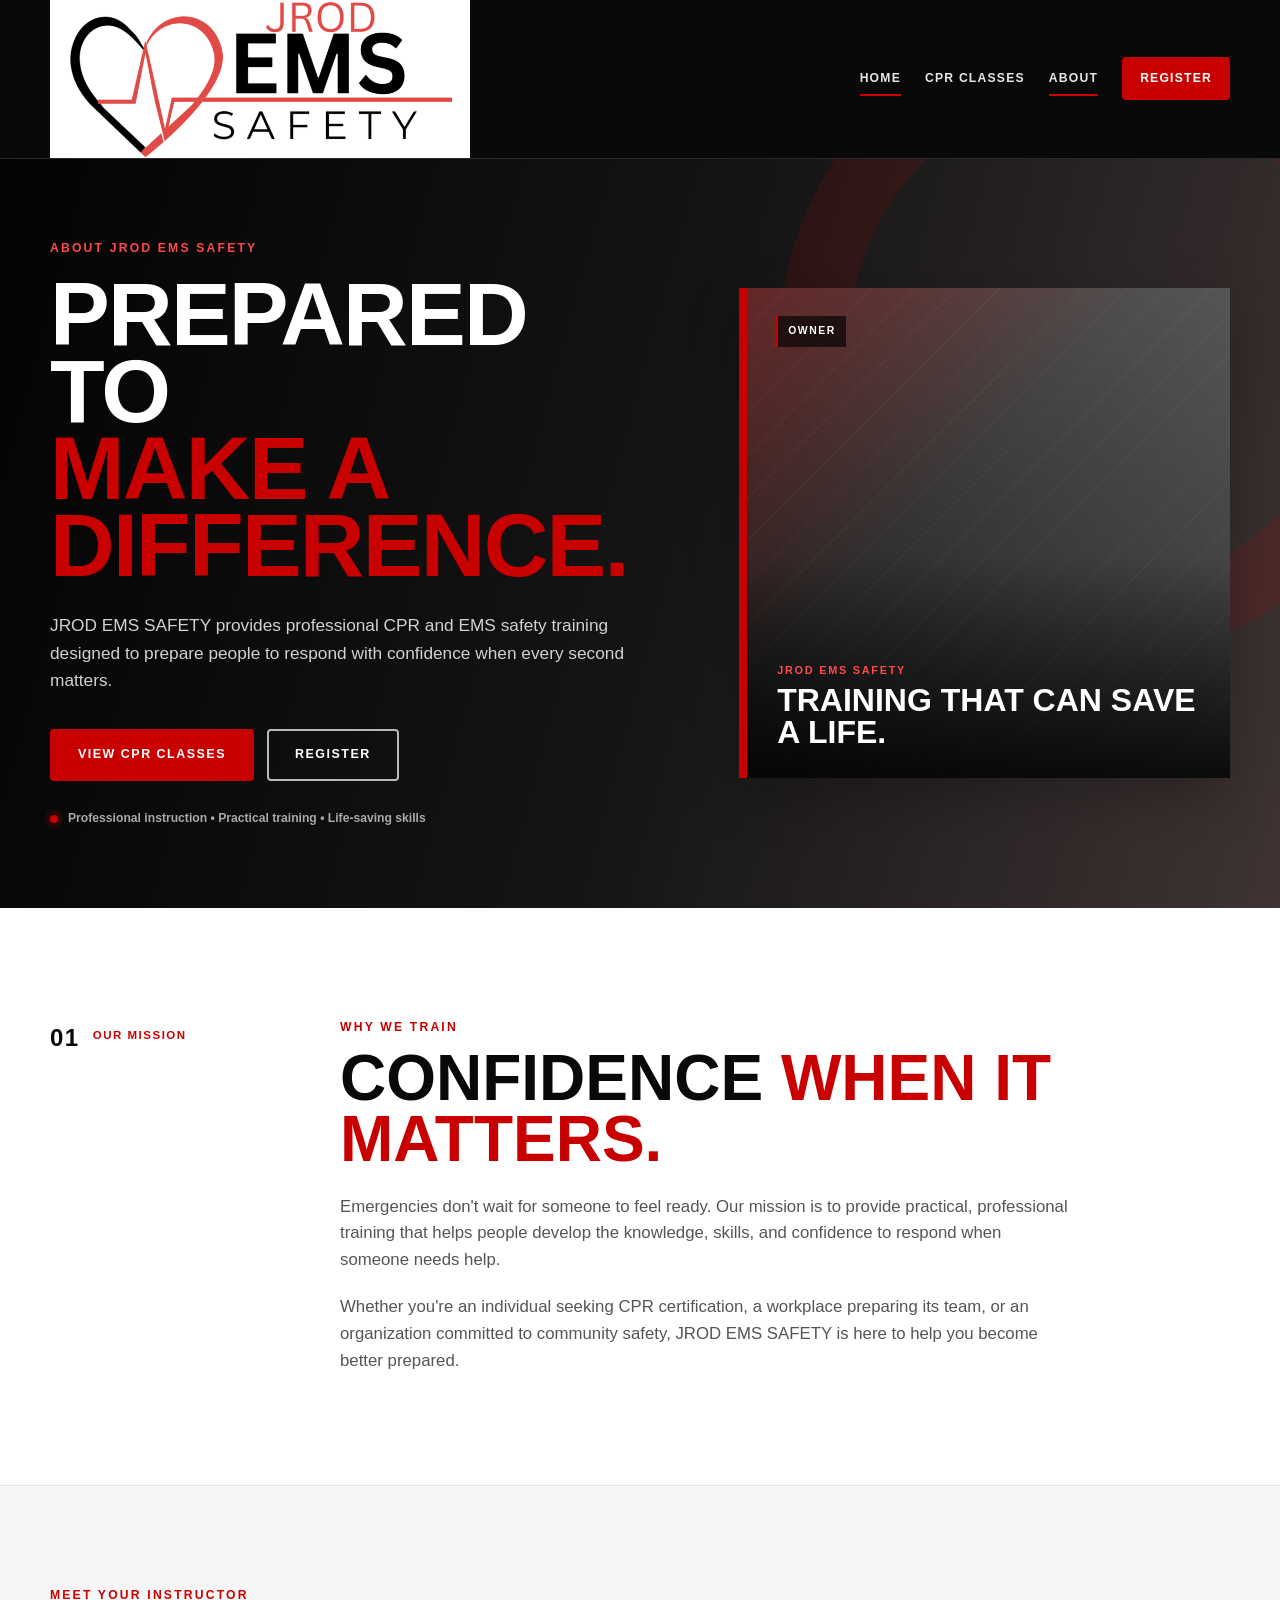
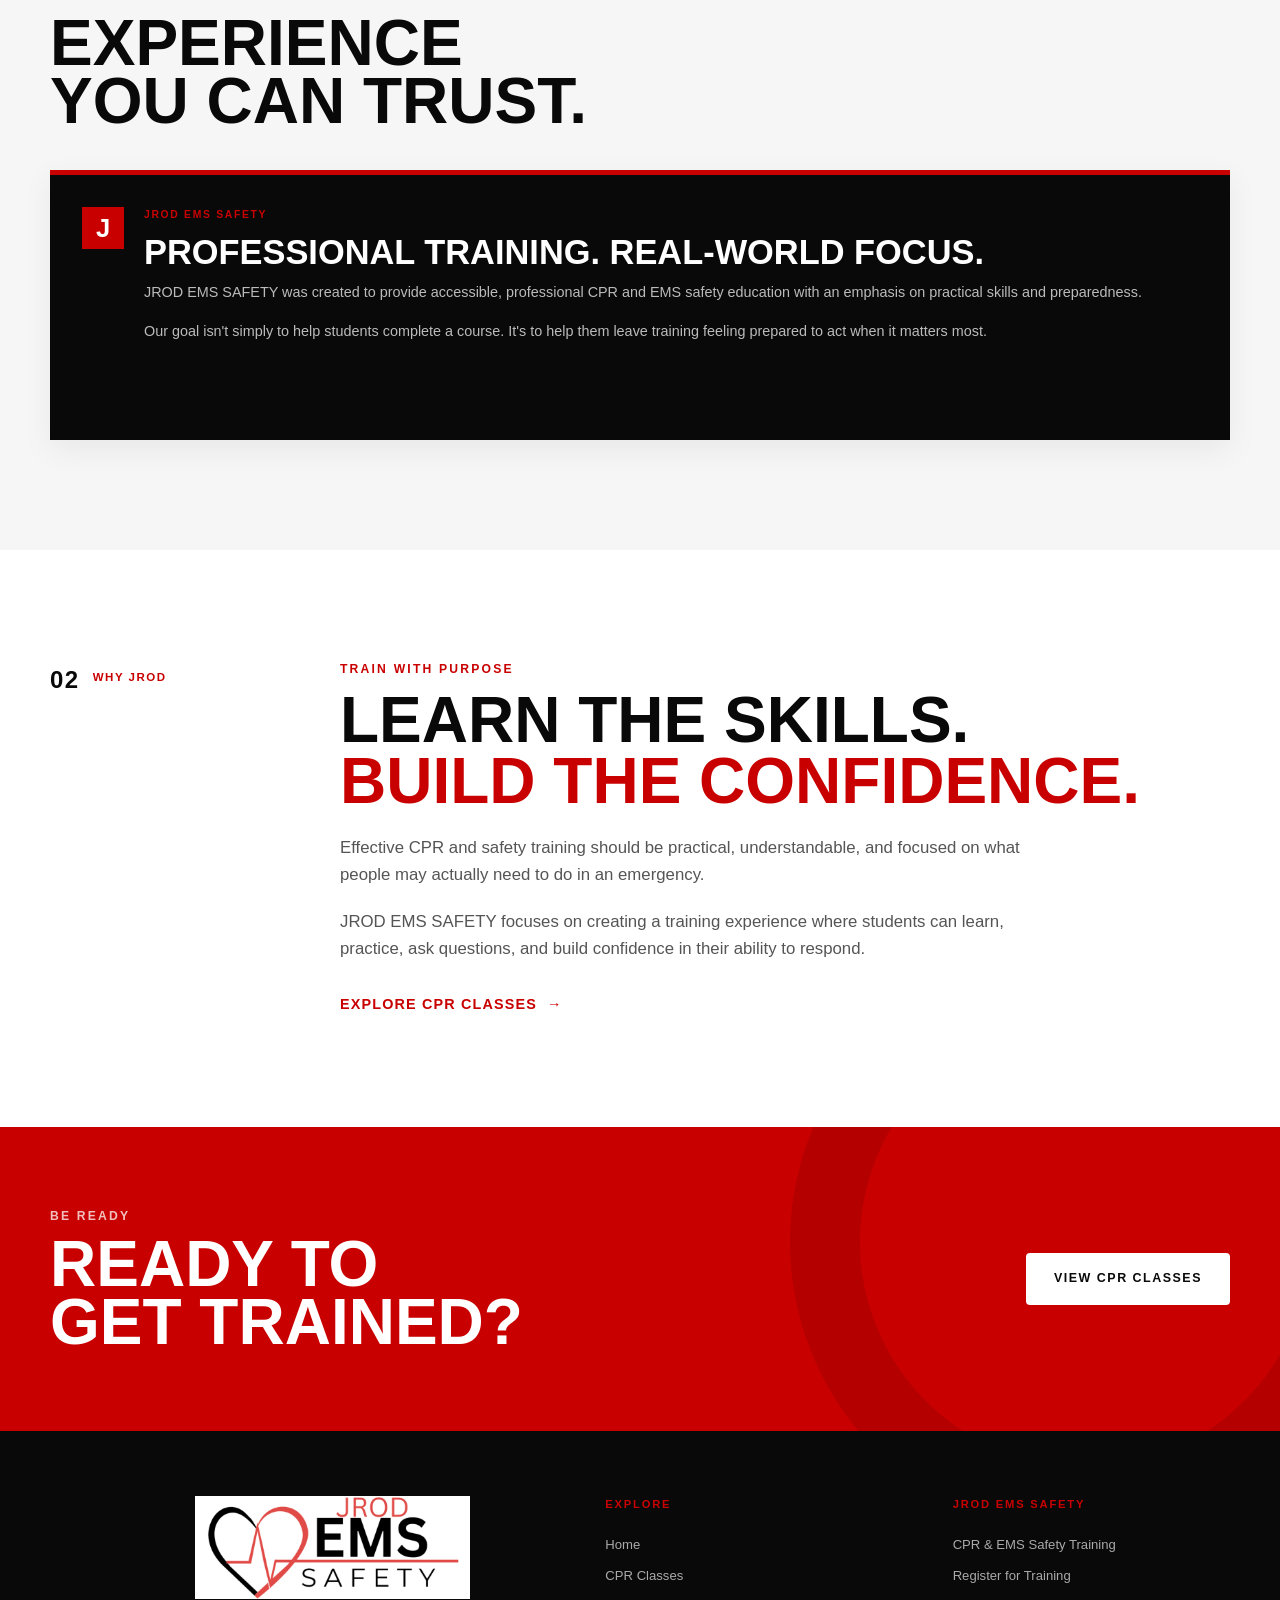
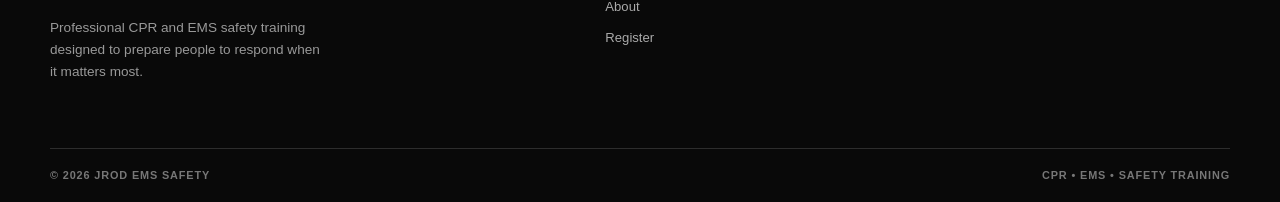
==== commit 019f04e3: "nav" ====
--- a/about.html
+++ b/about.html
@@ -29,36 +29,22 @@
   <!-- =========================================================
        HEADER
   ========================================================== -->
+<!-- HEADER -->
 <header class="site-header">
-    <div class="header-inner">
-
-        <a href="index.html" class="brand" aria-label="JROD EMS Safety Home">
-            <img
-                src="images/JROD.png"
-                alt="JROD EMS Safety"
-                class="brand-logo"
-            >
-        </a>
-
-        <button
-            class="menu-toggle"
-            type="button"
-            aria-label="Open navigation menu"
-            aria-expanded="false"
-        >
-            <span></span>
-            <span></span>
-            <span></span>
-        </button>
-
-        <nav class="main-nav" aria-label="Main navigation">
-            <a href="index.html" class="active">Home</a>
-            <a href="classes.html">CPR Classes</a>
-            <a href="about.html">About</a>
-            <a href="register.html" class="nav-register">Register</a>
-        </nav>
-
-    </div>
+  <div class="header-inner">
+
+    <a class="brand" href="index.html" aria-label="JROD EMS SAFETY Home">
+      <img src="images/JROD.png" alt="JROD EMS Safety Logo" class="brand-logo">
+    </a>
+
+    <nav class="main-nav" aria-label="Main navigation">
+      <a href="index.html" class="active">Home</a>
+      <a href="classes.html">CPR Classes</a>
+      <a href="about.html" class="active">About</a>
+      <a href="contact.html" class="nav-register">Register</a>
+    </nav>
+
+  </div>
 </header>
 
     <!-- =========================================================
--- a/style.css
+++ b/style.css
@@ -3,6 +3,10 @@
    Home Page Styles
    Brand: Black + Red / CPR-inspired
    ========================================================= */
+
+/* =========================================================
+   ROOT VARIABLES
+========================================================= */
 
 :root {
   --black: #090909;
@@ -22,7 +26,9 @@
   --shadow: 0 18px 50px rgba(0, 0, 0, 0.22);
 }
 
-/* ---------- RESET ---------- */
+/* =========================================================
+   RESET
+========================================================= */
 
 * {
   box-sizing: border-box;
@@ -61,7 +67,9 @@
   color: var(--white);
 }
 
-/* ---------- SHARED ---------- */
+/* =========================================================
+   SHARED LAYOUT
+========================================================= */
 
 .section-inner,
 .header-inner,
@@ -154,7 +162,9 @@
   background: var(--off-white);
 }
 
-/* ---------- HEADER ---------- */
+/* =========================================================
+   HEADER + NAV + LOGO  (WORKS WITH YOUR CURRENT HTML)
+========================================================= */
 
 .site-header {
   position: relative;
@@ -165,31 +175,61 @@
 }
 
 .header-inner {
-  min-height: 86px;
+  min-height: 120px;
   display: flex;
   align-items: center;
   justify-content: space-between;
   gap: 30px;
 }
 
+/* Brand container */
 .brand {
   display: inline-flex;
   align-items: center;
-  gap: 12px;
-  min-width: 220px;
-}
-
+  flex-shrink: 0;
+  text-decoration: none;
+  width: 420px; /* desktop default */
+}
+
+/* Your existing HTML uses .brand-mark → make it visible */
 .brand-mark {
-  width: 58px;
-  height: 58px;
-  display: grid;
-  place-items: center;
-}
-
+  display: flex;
+  align-items: center;
+}
+
+/* Your existing HTML uses .logo-container */
+.logo-container {
+  display: flex;
+  align-items: center;
+  width: 100%;
+  height: auto;
+}
+
+/* Your existing HTML uses .logo-slide-throb → apply animation + sizing */
+.logo-slide-throb {
+  display: block;
+  width: 100%;
+  height: auto;
+  max-height: none;
+  object-fit: contain;
+
+  /* animation start state */
+  opacity: 0;
+  transform: translateX(-45px);
+
+  /* slide + throb animation */
+  animation:
+    logoSlideIn 0.9s ease-out forwards,
+    logoThrob 3.5s ease-in-out 1s infinite;
+
+  transform-origin: center center;
+}
+
+/* Main navigation */
 .main-nav {
   display: flex;
   align-items: center;
-  gap: 32px;
+  gap: 24px;
 }
 
 .main-nav a {
@@ -229,24 +269,53 @@
   display: none;
 }
 
+/* No hamburger menu */
 .menu-toggle {
   display: none;
-  width: 44px;
-  height: 44px;
-  border: 0;
-  background: transparent;
-  cursor: pointer;
-}
-
-.menu-toggle span {
-  display: block;
-  width: 25px;
-  height: 2px;
-  margin: 5px auto;
-  background: var(--white);
-}
-
-/* ---------- HERO ---------- */
+}
+
+/* Reduced motion support */
+@media (prefers-reduced-motion: reduce) {
+  .logo-slide-throb {
+    opacity: 1;
+    transform: none;
+    animation: none;
+  }
+}
+
+/* =========================================================
+   RESPONSIVE LOGO SIZING
+========================================================= */
+
+/* Tablet */
+@media (max-width: 760px) {
+  .brand {
+    width: 300px;
+  }
+
+  .header-inner {
+    min-height: 100px;
+    flex-wrap: wrap;
+    gap: 16px;
+  }
+
+  .main-nav {
+    flex-wrap: wrap;
+    justify-content: flex-end;
+    gap: 16px;
+  }
+}
+
+/* Mobile */
+@media (max-width: 480px) {
+  .brand {
+    width: 220px;
+  }
+}
+
+/* =========================================================
+   HERO
+========================================================= */
 
 .hero {
   position: relative;
@@ -354,16 +423,14 @@
   box-shadow: var(--shadow);
 }
 
-/*
-  Replace the placeholder background with the client's
-  professional instructor photo:
-
+/* Optional real photo:
+.hero-photo-placeholder {
   background-image:
     linear-gradient(rgba(0,0,0,.12), rgba(0,0,0,.35)),
     url("images/instructors.jpg");
-
   background-size: cover;
   background-position: center;
+}
 */
 
 .photo-overlay {
@@ -446,7 +513,9 @@
   line-height: 1.2;
 }
 
-/* ---------- MISSION ---------- */
+/* =========================================================
+   MISSION
+========================================================= */
 
 .mission-section {
   padding: 110px 0;
@@ -504,7 +573,9 @@
   margin-top: 30px;
 }
 
-/* ---------- CLASSES ---------- */
+/* =========================================================
+   CLASSES
+========================================================= */
 
 .classes-preview {
   padding: 100px 0 110px;
@@ -514,7 +585,7 @@
 
 .section-heading {
   display: flex;
-  align-items: end;
+  align-items: flex-end;
   justify-content: space-between;
   gap: 30px;
   margin-bottom: 40px;
@@ -599,7 +670,7 @@
 }
 
 .class-card a span {
-  transition: transform .2s ease;
+  transition: transform 0.2s ease;
 }
 
 .class-card a:hover span {
@@ -610,62 +681,47 @@
   display: none;
 }
 
-/* ---------- PHOTO STRIP ---------- */
+/* =========================================================
+   PHOTO STRIP (WIDE)
+========================================================= */
 
 .photo-strip {
   display: grid;
-  grid-template-columns: repeat(4, 1fr);
-  min-height: 260px;
+  grid-template-columns: repeat(2, 1fr);
+  min-height: 350px;
   background: var(--black);
 }
 
 .photo-tile {
   position: relative;
-  min-height: 260px;
-  overflow: hidden;
-  background:
-    linear-gradient(to top, rgba(0,0,0,.75), rgba(0,0,0,.05)),
-    linear-gradient(135deg, #303030, #737373);
-  border-right: 1px solid rgba(255,255,255,.15);
-}
-
-/*
-  Replace each tile with actual class photos:
-
-  .photo-one {
-    background-image:
-      linear-gradient(to top, rgba(0,0,0,.7), transparent),
-      url("images/class-1.jpg");
-    background-size: cover;
-    background-position: center;
-  }
-*/
-
-.photo-tile:nth-child(even) {
-  background-color: #222;
-}
-
-.photo-tile::after {
-  content: "+";
+  min-height: 350px;
+  background-size: cover;
+  background-position: center;
+  background-repeat: no-repeat;
+  display: flex;
+  align-items: flex-end;
+  padding: 28px;
+  color: var(--white);
+  font-weight: 700;
+  text-transform: uppercase;
+  letter-spacing: 0.1em;
+}
+
+.photo-tile::before {
+  content: "";
   position: absolute;
-  top: 18px;
-  right: 20px;
-  color: rgba(255,255,255,.35);
-  font-family: "Barlow Condensed", Impact, sans-serif;
-  font-size: 2rem;
+  inset: 0;
+  background: rgba(0,0,0,0.45);
 }
 
 .photo-tile span {
-  position: absolute;
-  left: 20px;
-  bottom: 18px;
-  color: var(--white);
-  font-size: 0.65rem;
-  font-weight: 800;
-  letter-spacing: 0.14em;
-}
-
-/* ---------- FINAL CTA ---------- */
+  position: relative;
+  z-index: 2;
+}
+
+/* =========================================================
+   FINAL CTA
+========================================================= */
 
 .final-cta {
   position: relative;
@@ -702,11 +758,13 @@
 .final-cta h2 {
   font-family: "Barlow Condensed", Impact, sans-serif;
   font-size: clamp(3rem, 5vw, 5rem);
-  line-height: .9;
-  text-transform: uppercase;
-}
-
-/* ---------- FOOTER ---------- */
+  line-height: 0.9;
+  text-transform: uppercase;
+}
+
+/* =========================================================
+   FOOTER
+========================================================= */
 
 .site-footer {
   background: var(--black);
@@ -715,7 +773,7 @@
 
 .footer-inner {
   display: grid;
-  grid-template-columns: 1.4fr .8fr .8fr;
+  grid-template-columns: 1.4fr 0.8fr 0.8fr;
   gap: 70px;
   padding: 65px 0;
 }
@@ -728,7 +786,7 @@
   max-width: 270px;
   margin-top: 18px;
   color: #999;
-  font-size: .85rem;
+  font-size: 0.85rem;
 }
 
 .footer-links,
@@ -742,9 +800,9 @@
 .footer-contact h3 {
   margin-bottom: 10px;
   color: var(--red);
-  font-size: .7rem;
-  font-weight: 800;
-  letter-spacing: .16em;
+  font-size: 0.7rem;
+  font-weight: 800;
+  letter-spacing: 0.16em;
   text-transform: uppercase;
 }
 
@@ -752,7 +810,7 @@
 .footer-contact p,
 .footer-contact a {
   color: #aaa;
-  font-size: .82rem;
+  font-size: 0.82rem;
 }
 
 .footer-links a:hover,
@@ -770,234 +828,434 @@
   gap: 20px;
   border-top: 1px solid var(--border);
   color: #777;
-  font-size: .68rem;
+  font-size: 0.68rem;
   font-weight: 600;
-  letter-spacing: .08em;
-  text-transform: uppercase;
-}
-
-/* ---------- RESPONSIVE ---------- */
-
-@media (max-width: 1000px) {
-
-  .hero-content {
-    grid-template-columns: 1fr;
-    gap: 50px;
-  }
-
-  .hero {
-    min-height: auto;
-  }
-
-  .hero-visual {
-    min-height: 460px;
-    max-width: 680px;
-  }
-
-  .mission-grid {
-    grid-template-columns: 1fr;
-    gap: 25px;
-  }
-
-  .class-cards {
-    grid-template-columns: 1fr;
-  }
-
-  .class-card {
-    min-height: auto;
-  }
-
-  .photo-strip {
-    grid-template-columns: repeat(2, 1fr);
-  }
-
-  .footer-inner {
-    grid-template-columns: 1fr 1fr;
-  }
-
-  .footer-brand {
-    grid-column: 1 / -1;
-  }
-}
-
-@media (max-width: 760px) {
-
-  .section-inner,
-  .header-inner,
-  .footer-inner {
-    width: min(100% - 30px, var(--max-width));
-  }
-
-  .header-inner {
-    min-height: 76px;
-  }
-
-  .menu-toggle {
-    display: block;
-  }
-
-  .main-nav {
-    position: absolute;
-    left: 15px;
-    right: 15px;
-    top: calc(100% + 1px);
-    display: none;
-    flex-direction: column;
-    align-items: stretch;
-    gap: 0;
-    padding: 12px;
-    background: var(--black);
-    border: 1px solid var(--border);
-    box-shadow: var(--shadow);
-  }
-
-  .main-nav.open {
-    display: flex;
-  }
-
-  .main-nav a {
-    padding: 14px 10px;
-  }
-
-  .main-nav .nav-register {
-    margin-top: 8px;
-    text-align: center;
-  }
-
-  .brand {
-    min-width: auto;
-  }
-
-  .brand-wordmark {
-    width: 100px;
-  }
-
-  .hero-content {
-    width: min(100% - 30px, var(--max-width));
-    padding: 70px 0;
-  }
-
-  .hero h1 {
-    font-size: clamp(3.6rem, 17vw, 5.6rem);
-  }
-
-  .hero-text {
-    font-size: .98rem;
-  }
-
-  .hero-visual {
-    min-height: 390px;
-  }
-
-  .hero-photo-placeholder {
-    left: 20px;
-  }
-
-  .emergency-badge {
-    bottom: 25px;
-  }
-
-  .mission-section,
-  .classes-preview {
-    padding: 75px 0;
-  }
-
-  .mission-copy h2,
-  .section-heading h2 {
-    font-size: clamp(2.8rem, 13vw, 4.4rem);
-  }
-
-  .section-heading {
-    align-items: flex-start;
-  }
-
-  .desktop-link {
-    display: none;
-  }
-
-  .mobile-class-link {
-    display: inline-flex;
-    margin-top: 30px;
-  }
-
-  .photo-strip {
-    grid-template-columns: 1fr 1fr;
-  }
-
-  .photo-tile {
-    min-height: 190px;
-  }
-
-  .final-cta {
-    padding: 65px 0;
-  }
-
-  .final-cta-inner {
-    flex-direction: column;
-    align-items: flex-start;
-  }
-
-  .footer-inner {
-    grid-template-columns: 1fr;
-    gap: 40px;
-    padding: 50px 0;
-  }
-
-  .footer-brand {
-    grid-column: auto;
-  }
-
-  .footer-bottom {
-    flex-direction: column;
-    align-items: flex-start;
-    padding: 18px 0 25px;
-  }
-}
-
-@media (max-width: 480px) {
-
-  .hero-actions {
-    flex-direction: column;
-    align-items: stretch;
-  }
-
-  .hero-actions .btn {
-    width: 100%;
-  }
-
-  .hero-visual {
-    min-height: 330px;
-  }
-
-  .hero-photo-placeholder {
-    left: 10px;
-    border-left-width: 5px;
-  }
-
-  .emergency-badge {
-    left: 0;
-    bottom: 15px;
-  }
-
-  .class-card {
-    flex-direction: column;
-    padding: 26px;
-  }
-
-  .photo-strip {
-    grid-template-columns: 1fr;
-  }
-
-  .photo-tile {
-    min-height: 210px;
-  }
-
-  
-  .btn {
-    min-height: 50px;
-  }
-}
-/* ---------- INSTRUCTORS / EMPLOYEE SECTION (BRAND MATCHED) ---------- */
+  letter-spacing: 0.08em;
+  text-transform: uppercase;
+}
+
+/* =========================================================
+   SCHEDULE (UPCOMING CLASSES)
+========================================================= */
+
+.schedule-section {
+  padding: 60px 0;
+  background: var(--black-soft);
+}
+
+.schedule-section .section-heading {
+  text-align: center;
+  width: min(100% - 40px, 800px);
+  margin: 0 auto;
+}
+
+.schedule-section .eyebrow {
+  display: block;
+  margin-bottom: 10px;
+  color: var(--red);
+  font-size: 0.8rem;
+  font-weight: 800;
+  letter-spacing: 0.15em;
+}
+
+.schedule-section .section-heading h2 {
+  margin: 0 0 12px;
+  color: var(--white);
+  font-size: clamp(2.5rem, 5vw, 4rem);
+}
+
+.schedule-section .section-heading p {
+  margin: 0;
+  color: var(--gray);
+  font-size: 1rem;
+}
+
+.schedule-grid {
+  width: min(100% - 40px, 1180px);
+  margin: 35px auto 0;
+  display: grid;
+  gap: 16px;
+}
+
+.schedule-card {
+  display: grid;
+  grid-template-columns: 100px 1fr auto;
+  align-items: center;
+  gap: 25px;
+  padding: 20px;
+  background: var(--black-card);
+  border: 1px solid var(--border);
+  border-left: 4px solid var(--red);
+  border-radius: 4px;
+  transition: transform 0.2s ease, border-color 0.2s ease;
+}
+
+.schedule-card:hover {
+  transform: translateY(-2px);
+  border-color: var(--red);
+}
+
+.schedule-date {
+  text-align: center;
+  border-right: 1px solid var(--border);
+  padding-right: 20px;
+}
+
+.schedule-date .month {
+  display: block;
+  color: var(--red);
+  font-size: 0.8rem;
+  font-weight: 800;
+  letter-spacing: 0.15em;
+}
+
+.schedule-date .day {
+  display: block;
+  color: var(--white);
+  font-family: "Barlow Condensed", Impact, sans-serif;
+  font-size: 3rem;
+  font-weight: 700;
+  line-height: 1;
+}
+
+.schedule-info h3 {
+  margin: 0 0 6px;
+  color: var(--white);
+  font-family: "Barlow Condensed", Impact, sans-serif;
+  font-size: 1.7rem;
+  text-transform: uppercase;
+}
+
+.schedule-info p {
+  margin: 4px 0;
+  color: var(--gray);
+}
+
+.schedule-info strong {
+  color: var(--white);
+}
+
+.schedule-info .class-description {
+  margin-top: 8px;
+}
+
+.schedule-info .class-location {
+  font-size: 0.9rem;
+}
+
+.schedule-card .btn {
+  white-space: nowrap;
+  color: var(--white);
+  font-size: 1.05rem;
+}
+
+.schedule-loading,
+.schedule-empty {
+  padding: 35px 20px;
+  text-align: center;
+  color: var(--gray);
+  background: var(--black-card);
+  border: 1px solid var(--border);
+  border-radius: 4px;
+}
+
+.schedule-error {
+  padding: 25px 20px;
+  text-align: center;
+  color: var(--white);
+  background: var(--black-card);
+  border: 1px solid var(--red);
+  border-left: 4px solid var(--red);
+  border-radius: 4px;
+}
+
+/* =========================================================
+   REGISTRATION PAGE HERO
+========================================================= */
+
+.page-hero {
+  padding: 100px 20px 80px;
+  background: var(--black);
+  border-bottom: 1px solid var(--border);
+}
+
+.page-hero-inner {
+  width: min(100%, 850px);
+  margin: 0 auto;
+  text-align: center;
+}
+
+.page-hero .eyebrow {
+  display: block;
+  margin-bottom: 12px;
+  color: var(--red);
+  font-size: 0.8rem;
+  font-weight: 800;
+  letter-spacing: 0.15em;
+}
+
+.page-hero h1 {
+  margin: 0 0 20px;
+  color: var(--white);
+  font-family: "Barlow Condensed", Impact, sans-serif;
+  font-size: clamp(4rem, 9vw, 7rem);
+  line-height: 0.9;
+  text-transform: uppercase;
+}
+
+.page-hero h1 span {
+  color: var(--red);
+}
+
+.page-hero p {
+  max-width: 680px;
+  margin: 0 auto;
+  color: var(--gray);
+  font-size: 1.05rem;
+  line-height: 1.7;
+}
+
+/* =========================================================
+   REGISTRATION CARDS
+========================================================= */
+
+.registration-section {
+  padding: 90px 0;
+  background: var(--black-soft);
+}
+
+.registration-section .section-heading {
+  width: min(100% - 40px, 800px);
+  margin: 0 auto 45px;
+  text-align: center;
+}
+
+.registration-section .section-heading .eyebrow {
+  display: block;
+  margin-bottom: 10px;
+  color: var(--red);
+  font-size: 0.8rem;
+  font-weight: 800;
+  letter-spacing: 0.15em;
+}
+
+.registration-section .section-heading h2 {
+  margin: 0 0 12px;
+  color: var(--white);
+  font-family: "Barlow Condensed", Impact, sans-serif;
+  font-size: clamp(2.8rem, 5vw, 4.5rem);
+  text-transform: uppercase;
+}
+
+.registration-section .section-heading p {
+  margin: 0;
+  color: var(--gray);
+}
+
+.registration-grid {
+  width: min(100% - 40px, 1180px);
+  margin: 0 auto;
+  display: grid;
+  grid-template-columns: repeat(3, 1fr);
+  gap: 20px;
+}
+
+.registration-card {
+  position: relative;
+  display: flex;
+  flex-direction: column;
+  min-height: 560px;
+  overflow: hidden;
+  background: var(--black-card);
+  border: 1px solid var(--border);
+  border-top: 4px solid var(--red);
+  border-radius: 4px;
+  box-shadow: 0 18px 50px rgba(0,0,0,.22);
+  transition: transform 0.25s ease, border-color 0.25s ease;
+}
+
+.registration-card:hover {
+  transform: translateY(-6px);
+  border-color: var(--red);
+}
+
+.registration-number {
+  position: absolute;
+  top: 12px;
+  right: 18px;
+  color: rgba(255,255,255,.08);
+  font-family: "Barlow Condensed", Impact, sans-serif;
+  font-size: 5rem;
+  font-weight: 800;
+  line-height: 1;
+}
+
+.registration-card-content {
+  display: flex;
+  flex-direction: column;
+  flex: 1;
+  padding: 42px 30px 30px;
+}
+
+.registration-label {
+  margin-bottom: 12px;
+  color: var(--red);
+  font-size: 0.72rem;
+  font-weight: 800;
+  letter-spacing: 0.15em;
+}
+
+.registration-card h3 {
+  margin: 0 0 15px;
+  color: var(--white);
+  font-family: "Barlow Condensed", Impact, sans-serif;
+  font-size: 2.25rem;
+  line-height: 1;
+  text-transform: uppercase;
+}
+
+.registration-card-content > p {
+  margin: 0;
+  color: var(--gray);
+  line-height: 1.65;
+}
+
+.registration-features {
+  margin: 25px 0;
+  padding: 0;
+  list-style: none;
+  border-top: 1px solid var(--border);
+}
+
+.registration-features li {
+  position: relative;
+  padding: 12px 0 12px 22px;
+  color: var(--off-white);
+  border-bottom: 1px solid var(--border);
+  font-size: 0.92rem;
+}
+
+.registration-features li::before {
+  content: "✓";
+  position: absolute;
+  left: 0;
+  color: var(--red);
+  font-weight: 800;
+}
+
+.registration-bottom {
+  display: flex;
+  align-items: flex-end;
+  justify-content: space-between;
+  gap: 15px;
+  margin-top: auto;
+  padding-top: 25px;
+  border-top: 1px solid var(--border);
+}
+
+.registration-price span {
+  display: block;
+  margin-bottom: 3px;
+  color: var(--dark-gray);
+  font-size: 0.65rem;
+  font-weight: 800;
+  letter-spacing: 0.12em;
+}
+
+.registration-price strong {
+  display: block;
+  color: var(--white);
+  font-family: "Barlow Condensed", Impact, sans-serif;
+  font-size: 2.3rem;
+  line-height: 1;
+}
+
+.registration-btn {
+  white-space: nowrap;
+  color: var(--white);
+}
+
+/* =========================================================
+   REGISTRATION INFO
+========================================================= */
+
+.registration-info-section {
+  padding: 80px 0;
+  background: var(--black);
+}
+
+.registration-info {
+  width: min(100% - 40px, 1180px);
+  margin: 0 auto;
+  display: grid;
+  grid-template-columns: 1fr 1fr;
+  gap: 60px;
+  align-items: center;
+}
+
+.registration-info-copy .eyebrow {
+  display: block;
+  margin-bottom: 10px;
+  color: var(--red);
+  font-size: 0.8rem;
+  font-weight: 800;
+  letter-spacing: 0.15em;
+}
+
+.registration-info-copy h2 {
+  margin: 0 0 18px;
+  color: var(--white);
+  font-family: "Barlow Condensed", Impact, sans-serif;
+  font-size: clamp(2.8rem, 5vw, 4.5rem);
+  line-height: 0.95;
+  text-transform: uppercase;
+}
+
+.registration-info-copy p {
+  max-width: 560px;
+  margin: 0;
+  color: var(--gray);
+  line-height: 1.7;
+}
+
+.registration-steps {
+  display: grid;
+  gap: 15px;
+}
+
+.registration-step {
+  display: flex;
+  gap: 18px;
+  padding: 20px;
+  background: var(--black-card);
+  border: 1px solid var(--border);
+  border-left: 3px solid var(--red);
+}
+
+.registration-step > span {
+  flex: 0 0 auto;
+  color: var(--red);
+  font-family: "Barlow Condensed", Impact, sans-serif;
+  font-size: 1.7rem;
+  font-weight: 700;
+}
+
+.registration-step strong {
+  display: block;
+  margin-bottom: 5px;
+  color: var(--white);
+}
+
+.registration-step p {
+  margin: 0;
+  color: var(--gray);
+  font-size: 0.88rem;
+  line-height: 1.5;
+}
+
+/* =========================================================
+   EMPLOYEE / INSTRUCTORS
+========================================================= */
 
 .employee-section {
   padding: 90px 0;
@@ -1016,14 +1274,12 @@
   color: var(--red);
 }
 
-/* Grid layout */
 .employee-grid {
   display: grid;
   grid-template-columns: repeat(auto-fit, minmax(260px, 1fr));
   gap: 40px;
 }
 
-/* Individual card */
 .employee-card {
   background: var(--black-card);
   border: 2px solid var(--border);
@@ -1038,7 +1294,6 @@
   box-shadow: 0 22px 55px rgba(0,0,0,0.35);
 }
 
-/* Photo */
 .employee-card img {
   width: 100%;
   height: 260px;
@@ -1047,7 +1302,6 @@
   border-bottom: 3px solid var(--red);
 }
 
-/* Name label */
 .employee-name {
   padding: 18px 20px 22px;
   font-size: 0.9rem;
@@ -1058,8 +1312,211 @@
   text-align: center;
 }
 
-/* Mobile adjustments */
-@media (max-width: 640px) {
+/* =========================================================
+   RESPONSIVE
+========================================================= */
+
+/* <= 1000px (tablet / small laptop) */
+@media (max-width: 1000px) {
+
+  .hero-content {
+    grid-template-columns: 1fr;
+    gap: 50px;
+  }
+
+  .hero {
+    min-height: auto;
+  }
+
+  .hero-visual {
+    min-height: 460px;
+    max-width: 680px;
+  }
+
+  .mission-grid {
+    grid-template-columns: 1fr;
+    gap: 25px;
+  }
+
+  .class-cards {
+    grid-template-columns: 1fr;
+  }
+
+  .class-card {
+    min-height: auto;
+  }
+
+  .photo-strip {
+    grid-template-columns: 1fr 1fr;
+  }
+
+  .footer-inner {
+    grid-template-columns: 1fr 1fr;
+  }
+
+  .footer-brand {
+    grid-column: 1 / -1;
+  }
+
+  .registration-grid {
+    grid-template-columns: 1fr;
+    max-width: 650px;
+  }
+
+  .registration-card {
+    min-height: auto;
+  }
+}
+
+/* <= 760px (mobile landscape / small tablet) */
+@media (max-width: 760px) {
+
+  .section-inner,
+  .header-inner,
+  .footer-inner {
+    width: min(100% - 30px, var(--max-width));
+  }
+
+  .header-inner {
+    min-height: 100px;
+    flex-wrap: wrap;
+    gap: 16px;
+  }
+
+  .brand {
+    width: 300px;
+  }
+
+  .main-nav {
+    flex-wrap: wrap;
+    justify-content: flex-end;
+    gap: 16px;
+  }
+
+  .hero-content {
+    width: min(100% - 30px, var(--max-width));
+    padding: 70px 0;
+  }
+
+  .hero h1 {
+    font-size: clamp(3.6rem, 17vw, 5.6rem);
+  }
+
+  .hero-text {
+    font-size: 0.98rem;
+  }
+
+  .hero-visual {
+    min-height: 390px;
+  }
+
+  .hero-photo-placeholder {
+    left: 20px;
+  }
+
+  .emergency-badge {
+    bottom: 25px;
+  }
+
+  .mission-section,
+  .classes-preview {
+    padding: 75px 0;
+  }
+
+  .mission-copy h2,
+  .section-heading h2 {
+    font-size: clamp(2.8rem, 13vw, 4.4rem);
+  }
+
+  .section-heading {
+    align-items: flex-start;
+  }
+
+  .desktop-link {
+    display: none;
+  }
+
+  .mobile-class-link {
+    display: inline-flex;
+    margin-top: 30px;
+  }
+
+  .photo-strip {
+    grid-template-columns: 1fr 1fr;
+  }
+
+  .photo-tile {
+    min-height: 190px;
+  }
+
+  .final-cta {
+    padding: 65px 0;
+  }
+
+  .final-cta-inner {
+    flex-direction: column;
+    align-items: flex-start;
+  }
+
+  .footer-inner {
+    grid-template-columns: 1fr;
+    gap: 40px;
+    padding: 50px 0;
+  }
+
+  .footer-brand {
+    grid-column: auto;
+  }
+
+  .footer-bottom {
+    flex-direction: column;
+    align-items: flex-start;
+    padding: 18px 0 25px;
+  }
+
+  .schedule-section {
+    padding: 50px 0;
+  }
+
+  .schedule-card {
+    grid-template-columns: 75px 1fr;
+    gap: 18px;
+  }
+
+  .schedule-date {
+    padding-right: 15px;
+  }
+
+  .schedule-date .day {
+    font-size: 2.5rem;
+  }
+
+  .schedule-info h3 {
+    font-size: 1.45rem;
+  }
+
+  .schedule-card .btn {
+    grid-column: 1 / -1;
+    width: 100%;
+  }
+
+  .page-hero {
+    padding: 75px 20px 60px;
+  }
+
+  .registration-section {
+    padding: 60px 0;
+  }
+
+  .registration-info-section {
+    padding: 60px 0;
+  }
+
+  .registration-info {
+    grid-template-columns: 1fr;
+    gap: 40px;
+  }
+
   .employee-section {
     padding: 70px 0;
   }
@@ -1072,680 +1529,84 @@
     height: 220px;
   }
 }
-/* Wider photo strip */
-.photo-strip {
-  display: grid;
-  grid-template-columns: repeat(2, 1fr); /* wider tiles */
-  min-height: 350px;
-}
-
-.photo-tile {
-  position: relative;
-  min-height: 350px;
-  background-size: cover;
-  background-position: center;
-  background-repeat: no-repeat;
-  display: flex;
-  align-items: flex-end;
-  padding: 28px;
-  color: var(--white);
-  font-weight: 700;
-  text-transform: uppercase;
-  letter-spacing: 0.1em;
-}
-
-.photo-tile::before {
-  content: "";
-  position: absolute;
-  inset: 0;
-  background: rgba(0,0,0,0.45);
-}
-
-.photo-tile span {
-  position: relative;
-  z-index: 2;
-}
-
-/* Mobile */
-@media (max-width: 768px) {
+
+/* <= 480px (mobile portrait) */
+@media (max-width: 480px) {
+
+  .section-inner,
+  .header-inner,
+  .footer-inner {
+    width: min(100% - 20px, var(--max-width));
+  }
+
+  .brand {
+    width: 220px;
+  }
+
+  .hero-actions {
+    flex-direction: column;
+    align-items: stretch;
+  }
+
+  .hero-actions .btn {
+    width: 100%;
+  }
+
+  .hero-visual {
+    min-height: 330px;
+  }
+
+  .hero-photo-placeholder {
+    left: 10px;
+    border-left-width: 5px;
+  }
+
+  .emergency-badge {
+    left: 0;
+    bottom: 15px;
+  }
+
+  .class-card {
+    flex-direction: column;
+    padding: 26px;
+  }
+
   .photo-strip {
     grid-template-columns: 1fr;
   }
-  .photo-tile {
-    min-height: 260px;
-  }
-}
-
-@media (max-width: 480px) {
+
   .photo-tile {
     min-height: 220px;
   }
-}
-/* =========================
-   JROD LOGO
-========================= */
-
-.brand {
-    display: inline-flex;
-    align-items: center;
-    flex-shrink: 0;
-    text-decoration: none;
-}
-
-.brand-logo {
-    display: block;
-    width: 170px;
-    height: auto;
-    max-height: 64px;
-    object-fit: contain;
-
-    opacity: 0;
-    transform: translateX(-45px);
-
-    animation:
-        logoSlideIn 0.9s ease-out forwards,
-        logoThrob 3.5s ease-in-out 1s infinite;
-
-    transform-origin: center center;
-}
-
-/* Logo slides in from the left */
-@keyframes logoSlideIn {
-    0% {
-        opacity: 0;
-        transform: translateX(-45px);
-    }
-
-    100% {
-        opacity: 1;
-        transform: translateX(0);
-    }
-}
-
-/* Subtle throb */
-@keyframes logoThrob {
-    0%,
-    100% {
-        transform: scale(1);
-    }
-
-    50% {
-        transform: scale(1.045);
-    }
-}
-
-/* Accessibility */
-@media (prefers-reduced-motion: reduce) {
-    .brand-logo {
-        opacity: 1;
-        transform: none;
-        animation: none;
-    }
-}
-
-/* Mobile */
-@media (max-width: 760px) {
-    .brand-logo {
-        width: 145px;
-        max-height: 58px;
-    }
-}
-
-@media (max-width: 480px) {
-    .brand-logo {
-        width: 130px;
-        max-height: 52px;
-    }
-}
-/* =========================================================
-   UPCOMING CLASSES / SCHEDULE
-========================================================= */
-
-.schedule-section {
-    padding: 60px 0;
-    background: var(--black-soft);
-}
-
-.schedule-section .section-heading {
+
+  .btn {
+    min-height: 50px;
+  }
+
+  .registration-grid {
+    width: min(100% - 30px, 650px);
+  }
+
+  .registration-card-content {
+    padding: 35px 22px 25px;
+  }
+
+  .registration-bottom {
+    align-items: stretch;
+    flex-direction: column;
+  }
+
+  .registration-btn {
+    width: 100%;
     text-align: center;
-    width: min(100% - 40px, 800px);
-    margin: 0 auto;
-}
-
-.schedule-section .eyebrow {
-    display: block;
-    margin-bottom: 10px;
-    color: var(--red);
-    font-size: .8rem;
-    font-weight: 800;
-    letter-spacing: .15em;
-}
-
-.schedule-section .section-heading h2 {
-    margin: 0 0 12px;
-    color: var(--white);
-    font-size: clamp(2.5rem, 5vw, 4rem);
-}
-
-.schedule-section .section-heading p {
-    margin: 0;
-    color: var(--gray);
-    font-size: 1rem;
-}
-
-.schedule-grid {
-    width: min(100% - 40px, 1180px);
-    margin: 35px auto 0;
-    display: grid;
-    gap: 16px;
-}
-
-.schedule-card {
-    display: grid;
-    grid-template-columns: 100px 1fr auto;
-    align-items: center;
-    gap: 25px;
-    padding: 20px;
-    background: var(--black-card);
-    border: 1px solid var(--border);
-    border-left: 4px solid var(--red);
-    border-radius: 4px;
-}
-
-.schedule-date {
-    text-align: center;
-    border-right: 1px solid var(--border);
-    padding-right: 20px;
-}
-
-.schedule-date .month {
-    display: block;
-    color: var(--red);
-    font-size: .8rem;
-    font-weight: 800;
-    letter-spacing: .15em;
-}
-
-.schedule-date .day {
-    display: block;
-    color: var(--white);
-    font-family: "Barlow Condensed", Impact, sans-serif;
-    font-size: 3rem;
-    font-weight: 700;
-    line-height: 1;
-}
-
-.schedule-info h3 {
-    margin: 0 0 6px;
-    color: var(--white);
-    font-family: "Barlow Condensed", Impact, sans-serif;
-    font-size: 1.7rem;
-    text-transform: uppercase;
-}
-
-.schedule-info p {
-    margin: 4px 0;
-    color: var(--gray);
-}
-
-.schedule-info strong {
-    color: var(--white);
-}
-
-.schedule-card .btn {
-    white-space: nowrap;
-    color: #ffffff;
-    font-size: 1.05rem;
-}
-
-/* Mobile */
-@media (max-width: 760px) {
-
-    .schedule-section {
-        padding: 50px 0;
-    }
-
-    .schedule-card {
-        grid-template-columns: 75px 1fr;
-        gap: 18px;
-    }
-
-    .schedule-date {
-        padding-right: 15px;
-    }
-
-    .schedule-date .day {
-        font-size: 2.5rem;
-    }
-
-    .schedule-info h3 {
-        font-size: 1.45rem;
-    }
-
-    .schedule-card .btn {
-        grid-column: 1 / -1;
-        width: 100%;
-    }
-}
-/* =========================================================
-   GOOGLE SHEET SCHEDULE
-========================================================= */
-
-.schedule-loading {
-    padding: 35px 20px;
-    text-align: center;
-    color: var(--gray);
-    background: var(--black-card);
-    border: 1px solid var(--border);
-    border-radius: 4px;
-}
-
-.schedule-empty {
-    padding: 35px 20px;
-    text-align: center;
-    color: var(--gray);
-    background: var(--black-card);
-    border: 1px solid var(--border);
-    border-radius: 4px;
-}
-
-.schedule-error {
-    padding: 25px 20px;
-    text-align: center;
-    color: var(--white);
-    background: var(--black-card);
-    border: 1px solid var(--red);
-    border-left: 4px solid var(--red);
-    border-radius: 4px;
-}
-
-.schedule-card {
-    transition: transform .2s ease, border-color .2s ease;
-}
-
-.schedule-card:hover {
-    transform: translateY(-2px);
-    border-color: var(--red);
-}
-
-.schedule-info .class-description {
-    margin-top: 8px;
-}
-
-.schedule-info .class-location {
-    font-size: .9rem;
-}
-/* =========================================================
-   REGISTRATION PAGE
-========================================================= */
-
-.page-hero {
-    padding: 100px 20px 80px;
-    background: var(--black);
-    border-bottom: 1px solid var(--border);
-}
-
-.page-hero-inner {
-    width: min(100%, 850px);
-    margin: 0 auto;
-    text-align: center;
-}
-
-.page-hero .eyebrow {
-    display: block;
-    margin-bottom: 12px;
-    color: var(--red);
-    font-size: .8rem;
-    font-weight: 800;
-    letter-spacing: .15em;
-}
-
-.page-hero h1 {
-    margin: 0 0 20px;
-    color: var(--white);
-    font-family: "Barlow Condensed", Impact, sans-serif;
-    font-size: clamp(4rem, 9vw, 7rem);
-    line-height: .9;
-    text-transform: uppercase;
-}
-
-.page-hero h1 span {
-    color: var(--red);
-}
-
-.page-hero p {
-    max-width: 680px;
-    margin: 0 auto;
-    color: var(--gray);
-    font-size: 1.05rem;
-    line-height: 1.7;
-}
-
-
-/* =========================================================
-   REGISTRATION CARDS
-========================================================= */
-
-.registration-section {
-    padding: 90px 0;
-    background: var(--black-soft);
-}
-
-.registration-section .section-heading {
-    width: min(100% - 40px, 800px);
-    margin: 0 auto 45px;
-    text-align: center;
-}
-
-.registration-section .section-heading .eyebrow {
-    display: block;
-    margin-bottom: 10px;
-    color: var(--red);
-    font-size: .8rem;
-    font-weight: 800;
-    letter-spacing: .15em;
-}
-
-.registration-section .section-heading h2 {
-    margin: 0 0 12px;
-    color: var(--white);
-    font-family: "Barlow Condensed", Impact, sans-serif;
-    font-size: clamp(2.8rem, 5vw, 4.5rem);
-    text-transform: uppercase;
-}
-
-.registration-section .section-heading p {
-    margin: 0;
-    color: var(--gray);
-}
-
-
-.registration-grid {
-    width: min(100% - 40px, 1180px);
-    margin: 0 auto;
-    display: grid;
-    grid-template-columns: repeat(3, 1fr);
-    gap: 20px;
-}
-
-
-.registration-card {
-    position: relative;
-    display: flex;
-    flex-direction: column;
-    min-height: 560px;
-    overflow: hidden;
-    background: var(--black-card);
-    border: 1px solid var(--border);
-    border-top: 4px solid var(--red);
-    border-radius: 4px;
-    box-shadow: 0 18px 50px rgba(0,0,0,.22);
-    transition:
-        transform .25s ease,
-        border-color .25s ease;
-}
-
-
-.registration-card:hover {
-    transform: translateY(-6px);
-    border-color: var(--red);
-}
-
-
-.registration-number {
-    position: absolute;
-    top: 12px;
-    right: 18px;
-    color: rgba(255,255,255,.08);
-    font-family: "Barlow Condensed", Impact, sans-serif;
-    font-size: 5rem;
-    font-weight: 800;
-    line-height: 1;
-}
-
-
-.registration-card-content {
-    display: flex;
-    flex: 1;
-    flex-direction: column;
-    padding: 42px 30px 30px;
-}
-
-
-.registration-label {
-    margin-bottom: 12px;
-    color: var(--red);
-    font-size: .72rem;
-    font-weight: 800;
-    letter-spacing: .15em;
-}
-
-
-.registration-card h3 {
-    margin: 0 0 15px;
-    color: var(--white);
-    font-family: "Barlow Condensed", Impact, sans-serif;
-    font-size: 2.25rem;
-    line-height: 1;
-    text-transform: uppercase;
-}
-
-
-.registration-card > .registration-card-content > p {
-    margin: 0;
-    color: var(--gray);
-    line-height: 1.65;
-}
-
-
-.registration-features {
-    margin: 25px 0;
-    padding: 0;
-    list-style: none;
-    border-top: 1px solid var(--border);
-}
-
-
-.registration-features li {
-    position: relative;
-    padding: 12px 0 12px 22px;
-    color: var(--off-white);
-    border-bottom: 1px solid var(--border);
-    font-size: .92rem;
-}
-
-
-.registration-features li::before {
-    content: "✓";
-    position: absolute;
-    left: 0;
-    color: var(--red);
-    font-weight: 800;
-}
-
-
-.registration-bottom {
-    display: flex;
-    align-items: flex-end;
-    justify-content: space-between;
-    gap: 15px;
-    margin-top: auto;
-    padding-top: 25px;
-    border-top: 1px solid var(--border);
-}
-
-
-.registration-price span {
-    display: block;
-    margin-bottom: 3px;
-    color: var(--dark-gray);
-    font-size: .65rem;
-    font-weight: 800;
-    letter-spacing: .12em;
-}
-
-
-.registration-price strong {
-    display: block;
-    color: var(--white);
-    font-family: "Barlow Condensed", Impact, sans-serif;
-    font-size: 2.3rem;
-    line-height: 1;
-}
-
-
-.registration-btn {
-    white-space: nowrap;
-    color: #ffffff;
-}
-
-
-/* =========================================================
-   REGISTRATION INFORMATION
-========================================================= */
-
-.registration-info-section {
-    padding: 80px 0;
-    background: var(--black);
-}
-
-
-.registration-info {
-    width: min(100% - 40px, 1180px);
-    margin: 0 auto;
-    display: grid;
-    grid-template-columns: 1fr 1fr;
-    gap: 60px;
-    align-items: center;
-}
-
-
-.registration-info-copy .eyebrow {
-    display: block;
-    margin-bottom: 10px;
-    color: var(--red);
-    font-size: .8rem;
-    font-weight: 800;
-    letter-spacing: .15em;
-}
-
-
-.registration-info-copy h2 {
-    margin: 0 0 18px;
-    color: var(--white);
-    font-family: "Barlow Condensed", Impact, sans-serif;
-    font-size: clamp(2.8rem, 5vw, 4.5rem);
-    line-height: .95;
-    text-transform: uppercase;
-}
-
-
-.registration-info-copy p {
-    max-width: 560px;
-    margin: 0;
-    color: var(--gray);
-    line-height: 1.7;
-}
-
-
-.registration-steps {
-    display: grid;
-    gap: 15px;
-}
-
-
-.registration-step {
-    display: flex;
-    gap: 18px;
-    padding: 20px;
-    background: var(--black-card);
-    border: 1px solid var(--border);
-    border-left: 3px solid var(--red);
-}
-
-
-.registration-step > span {
-    flex: 0 0 auto;
-    color: var(--red);
-    font-family: "Barlow Condensed", Impact, sans-serif;
-    font-size: 1.7rem;
-    font-weight: 700;
-}
-
-
-.registration-step strong {
-    display: block;
-    margin-bottom: 5px;
-    color: var(--white);
-}
-
-
-.registration-step p {
-    margin: 0;
-    color: var(--gray);
-    font-size: .88rem;
-    line-height: 1.5;
-}
-
-
-/* =========================================================
-   MOBILE
-========================================================= */
-
-@media (max-width: 1000px) {
-
-    .registration-grid {
-        grid-template-columns: 1fr;
-        max-width: 650px;
-    }
-
-    .registration-card {
-        min-height: auto;
-    }
-
-}
-
-
-@media (max-width: 760px) {
-
-    .page-hero {
-        padding: 75px 20px 60px;
-    }
-
-    .registration-section {
-        padding: 60px 0;
-    }
-
-    .registration-info-section {
-        padding: 60px 0;
-    }
-
-    .registration-info {
-        grid-template-columns: 1fr;
-        gap: 40px;
-    }
-
-}
-
-
-@media (max-width: 480px) {
-
-    .registration-grid {
-        width: min(100% - 30px, 650px);
-    }
-
-    .registration-card-content {
-        padding: 35px 22px 25px;
-    }
-
-    .registration-bottom {
-        align-items: stretch;
-        flex-direction: column;
-    }
-
-    .registration-btn {
-        width: 100%;
-        text-align: center;
-    }
-
-}+  }
+}
+.brand-mark,
+.logo-container,
+.logo-slide-throb {
+  display: block !important;
+  opacity: 1 !important;
+  transform: none !important;
+  height: auto !important;
+  width: 100% !important;
+}
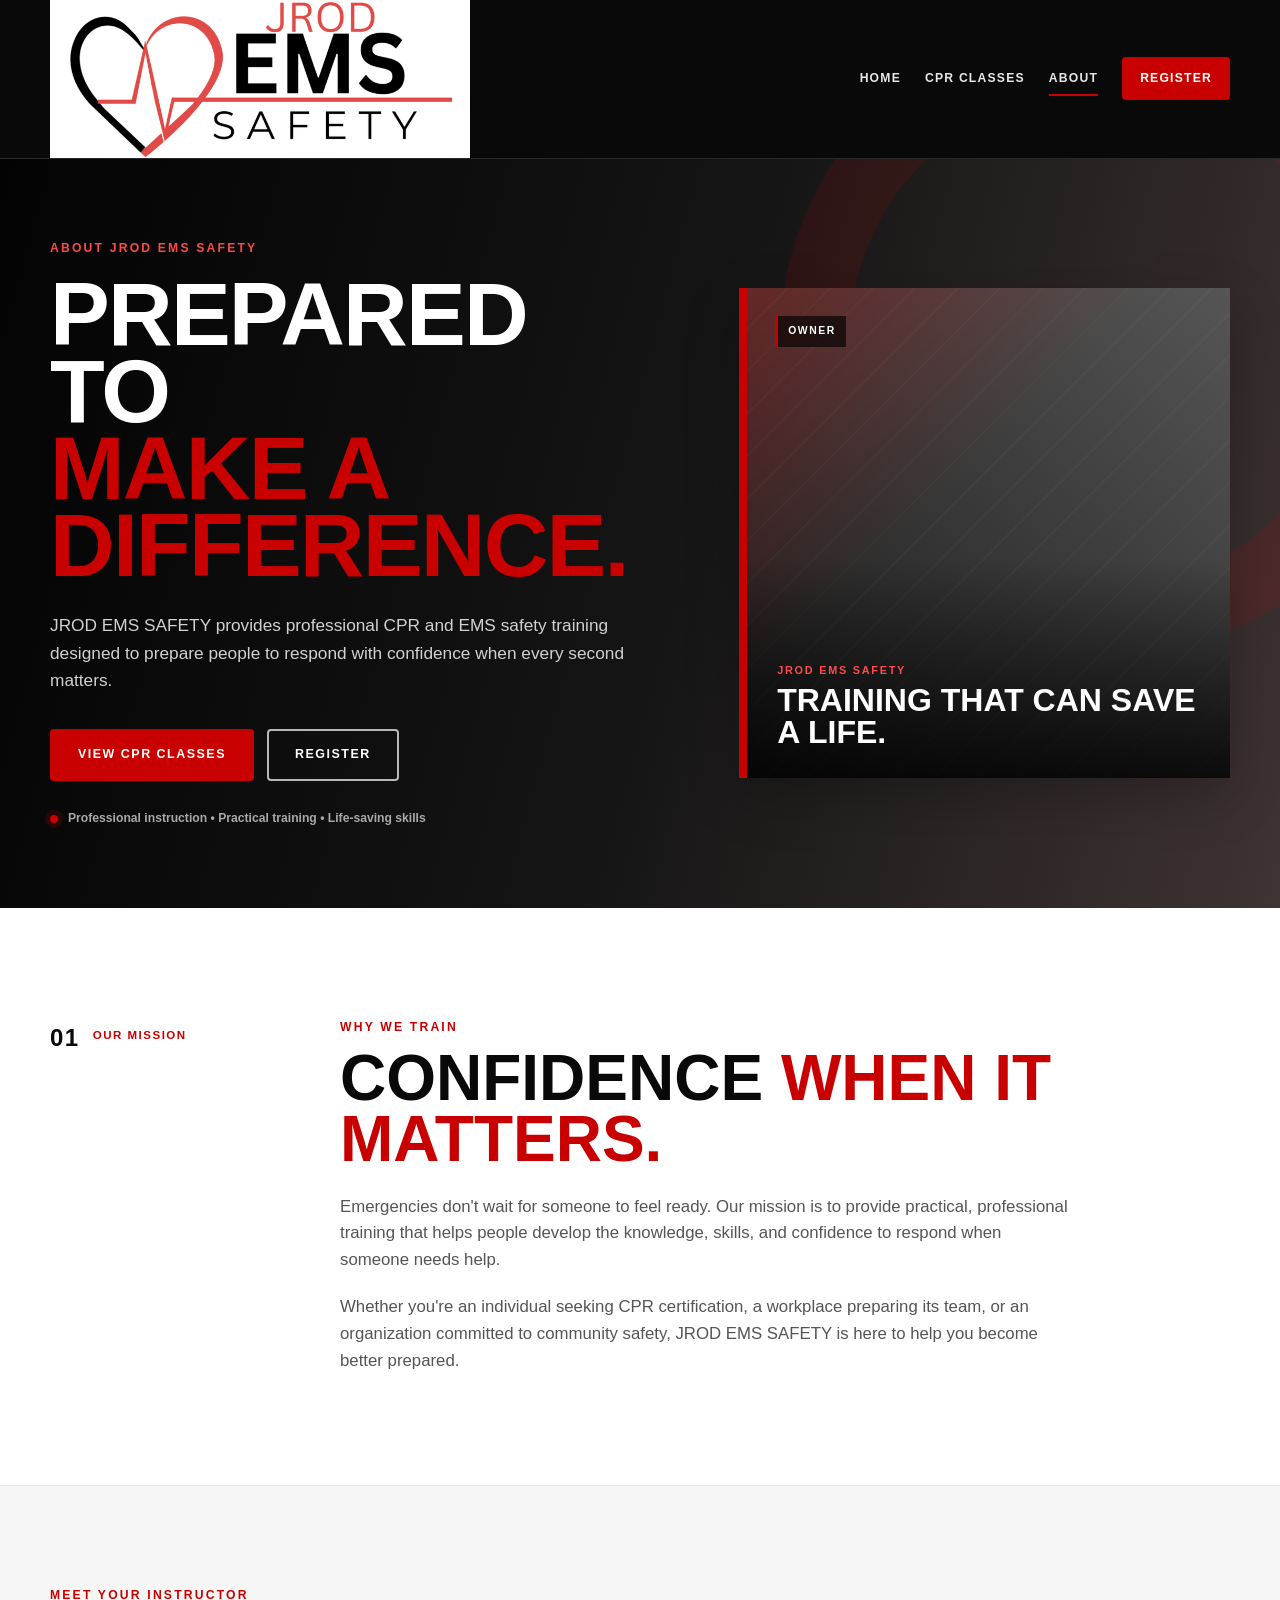
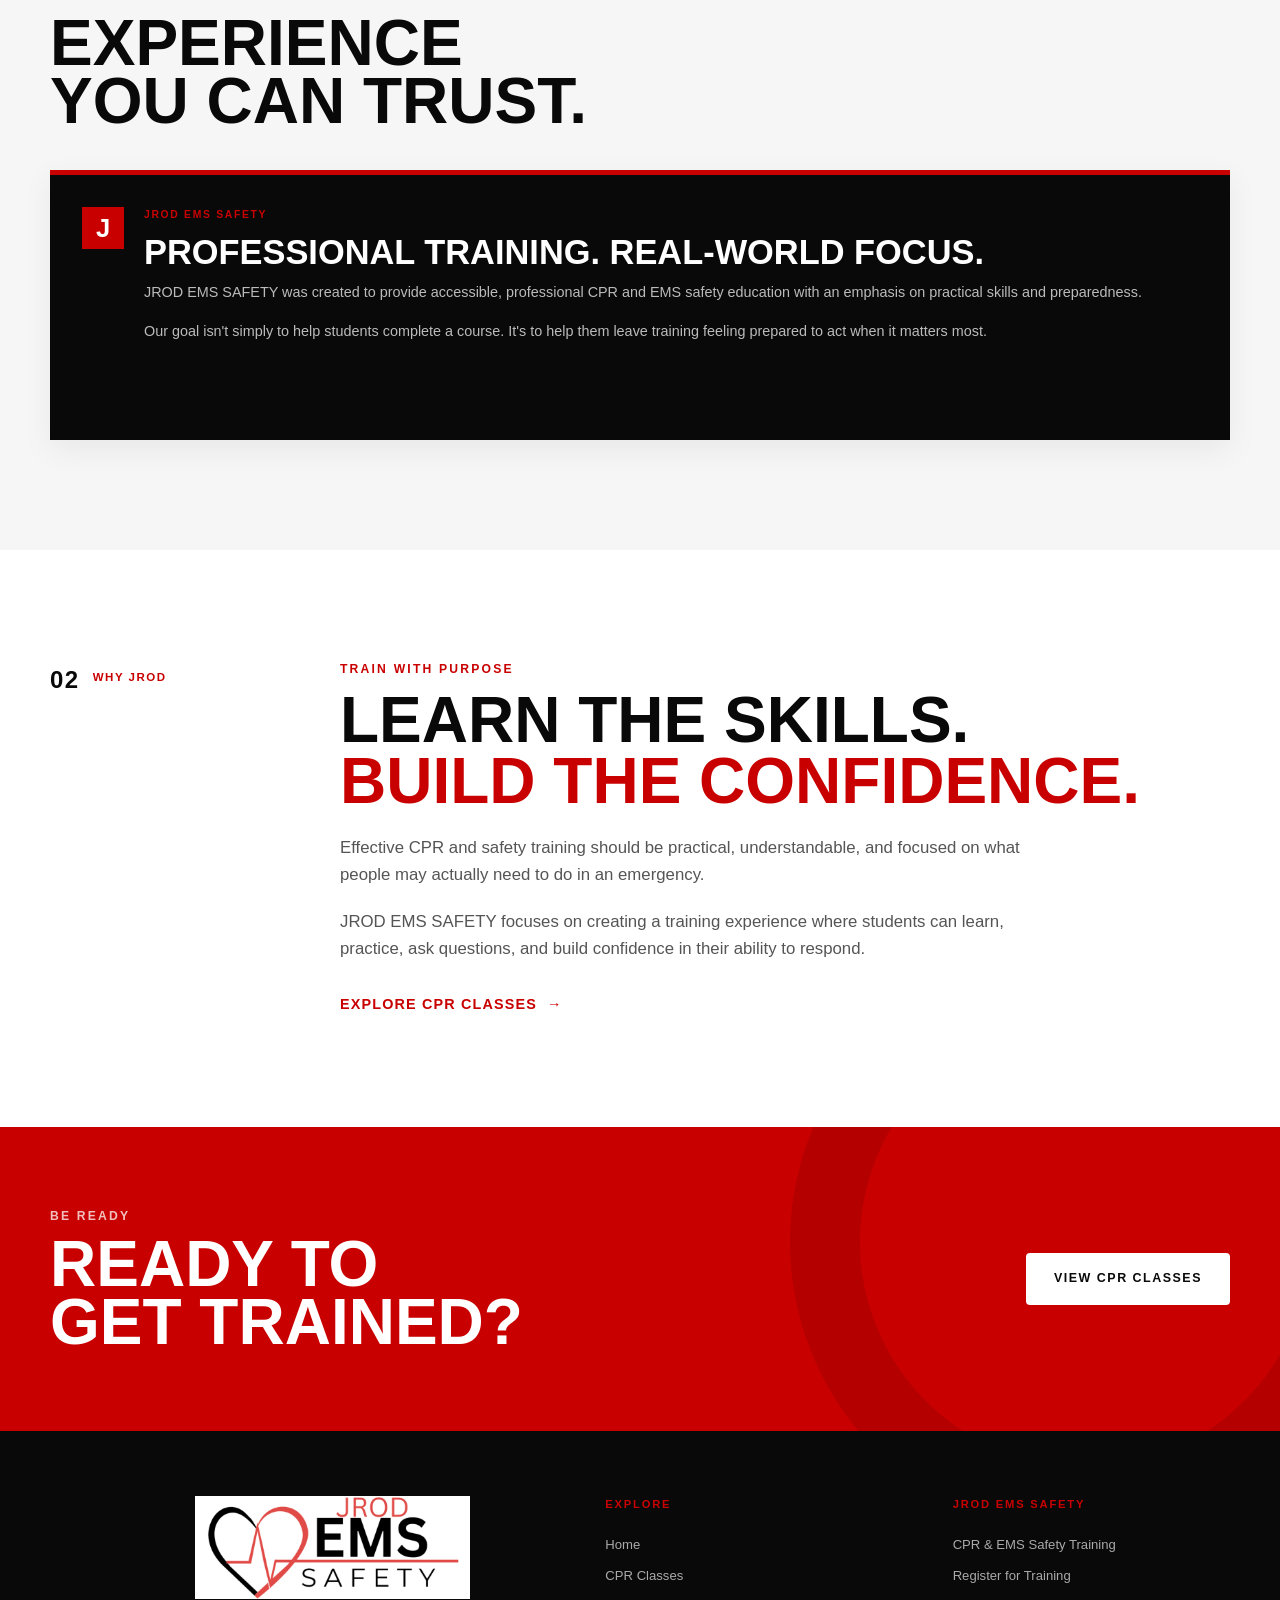
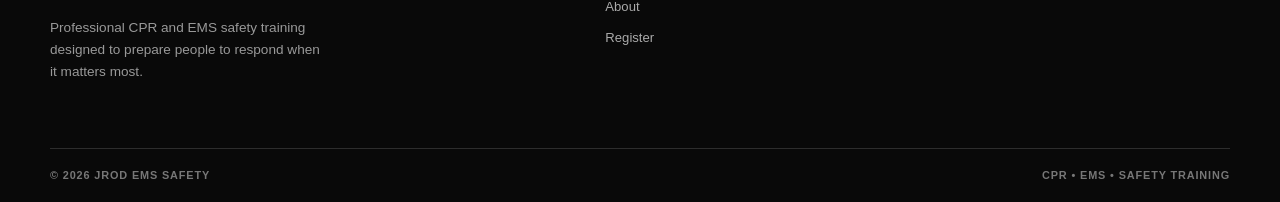
==== commit 69680e5e: "Fix" ====
--- a/about.html
+++ b/about.html
@@ -38,8 +38,8 @@
     </a>
 
     <nav class="main-nav" aria-label="Main navigation">
-      <a href="index.html" class="active">Home</a>
-      <a href="classes.html">CPR Classes</a>
+      <a href="index.html" >Home</a>
+      <a href="classes.html" >CPR Classes</a>
       <a href="about.html" class="active">About</a>
       <a href="contact.html" class="nav-register">Register</a>
     </nav>
--- a/style.css
+++ b/style.css
@@ -283,6 +283,14 @@
   }
 }
 
+@keyframes logoThrob {
+  0%   { transform: scale(1); }
+  40%  { transform: scale(1.06); }
+  55%  { transform: scale(1.02); }
+  70%  { transform: scale(1.06); }
+  100% { transform: scale(1); }
+}
+
 /* =========================================================
    RESPONSIVE LOGO SIZING
 ========================================================= */
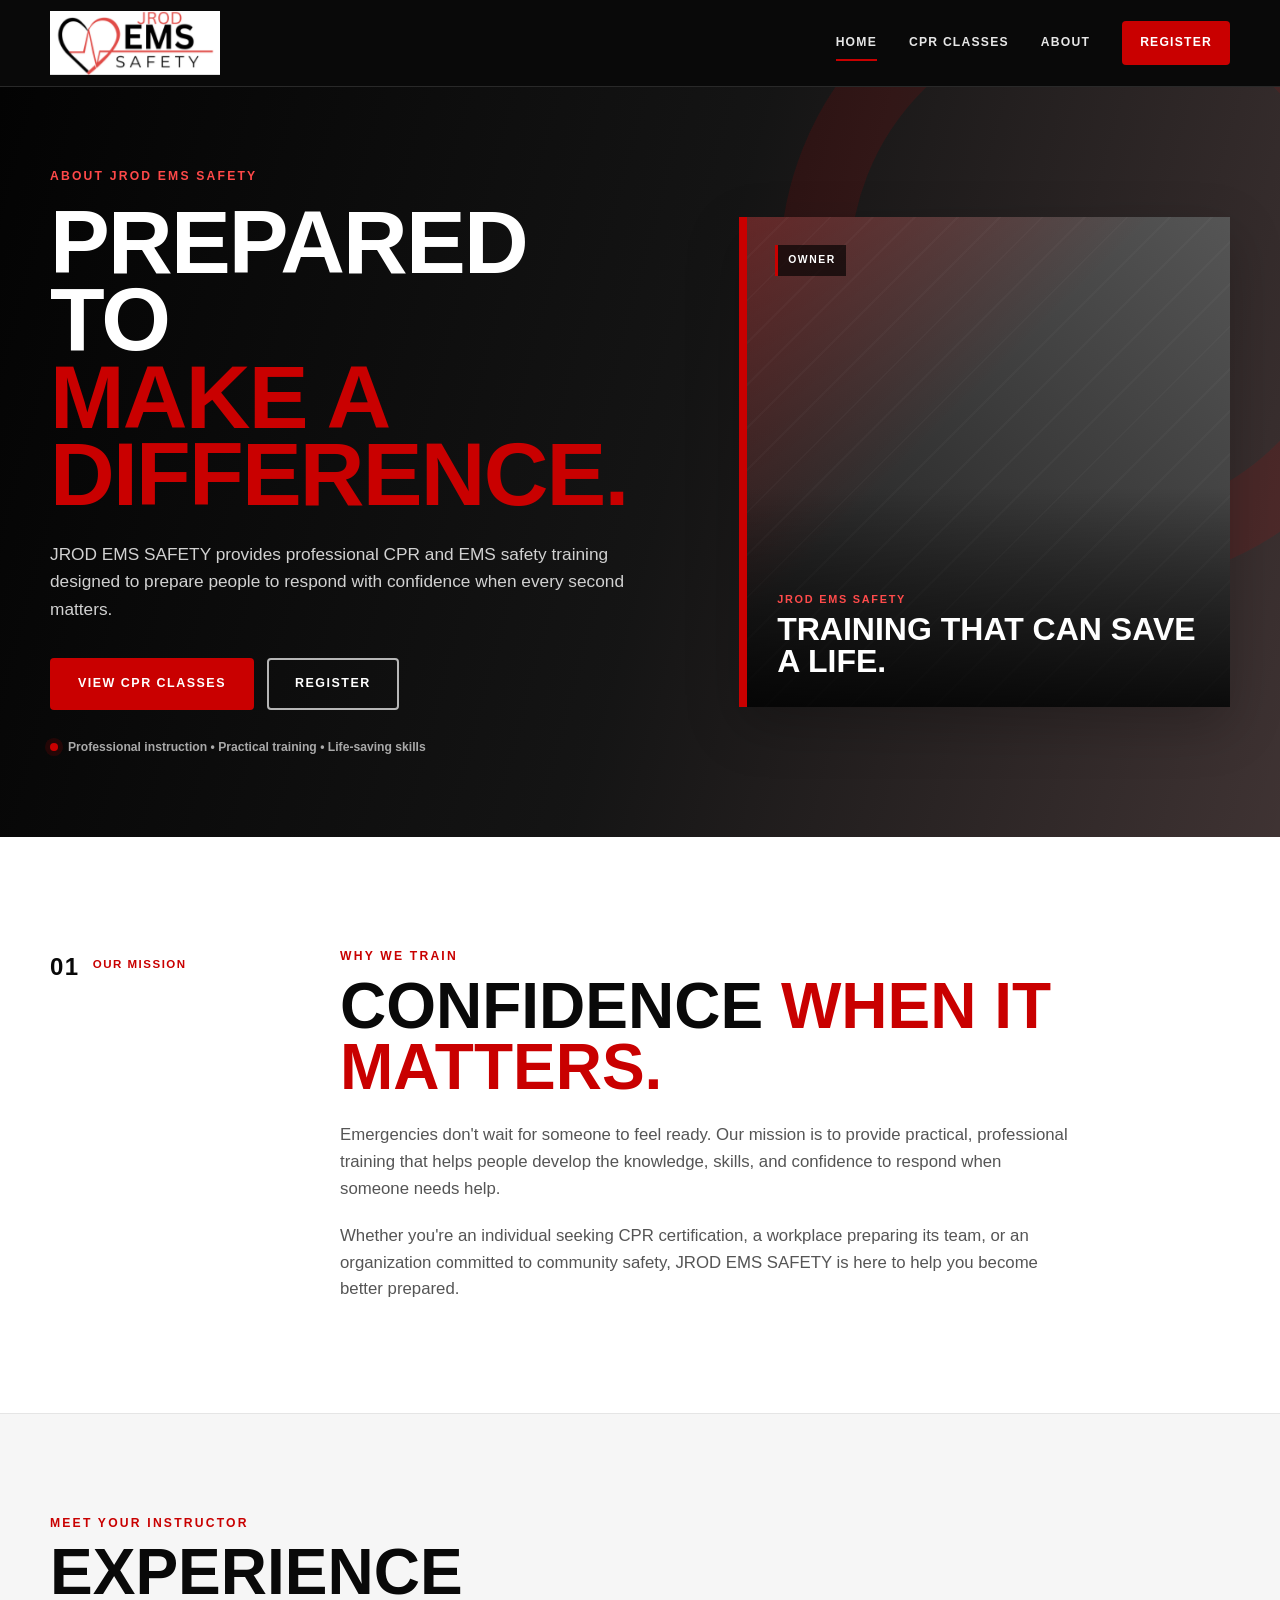
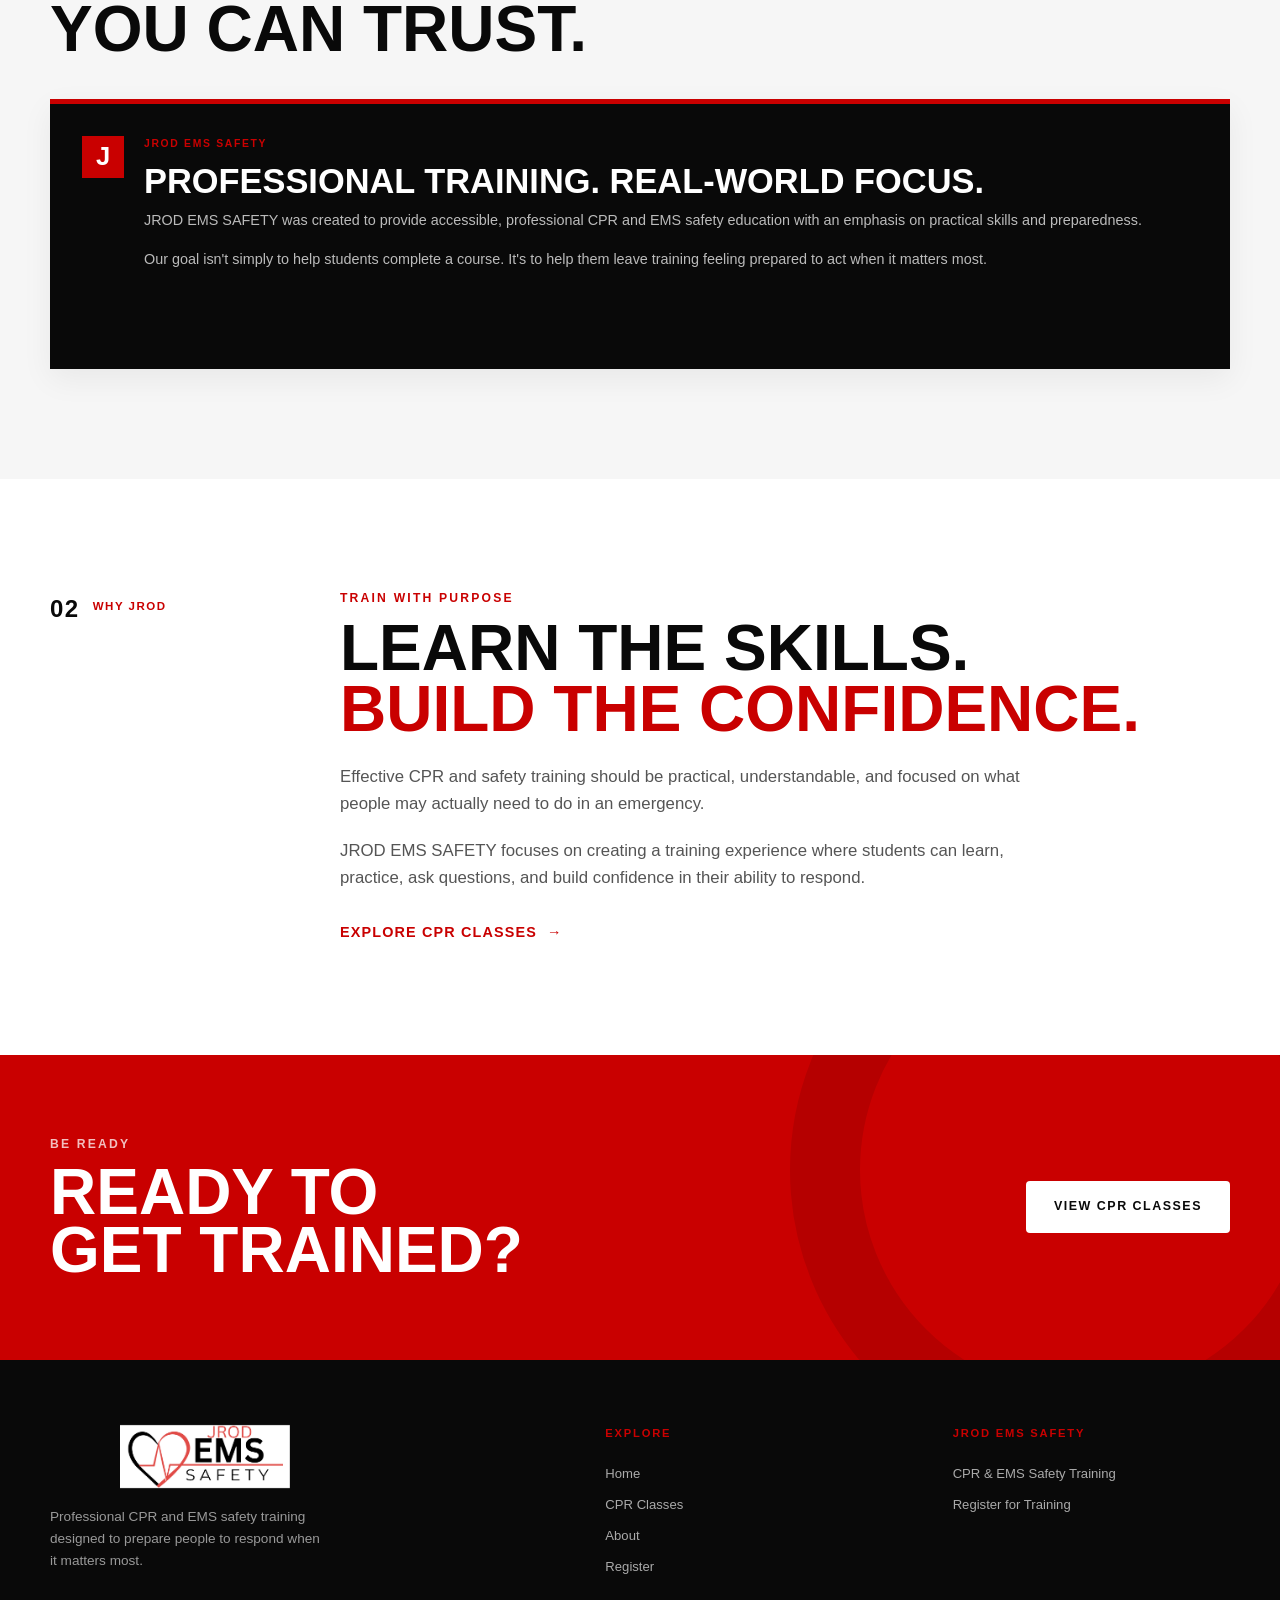
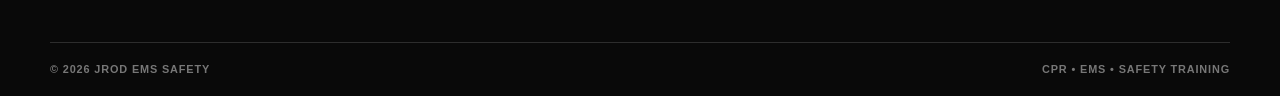
==== commit bb53d813: "revert" ====
--- a/about.html
+++ b/about.html
@@ -29,22 +29,36 @@
   <!-- =========================================================
        HEADER
   ========================================================== -->
-<!-- HEADER -->
 <header class="site-header">
-  <div class="header-inner">
-
-    <a class="brand" href="index.html" aria-label="JROD EMS SAFETY Home">
-      <img src="images/JROD.png" alt="JROD EMS Safety Logo" class="brand-logo">
-    </a>
-
-    <nav class="main-nav" aria-label="Main navigation">
-      <a href="index.html" >Home</a>
-      <a href="classes.html" >CPR Classes</a>
-      <a href="about.html" class="active">About</a>
-      <a href="contact.html" class="nav-register">Register</a>
-    </nav>
-
-  </div>
+    <div class="header-inner">
+
+        <a href="index.html" class="brand" aria-label="JROD EMS Safety Home">
+            <img
+                src="images/JROD.png"
+                alt="JROD EMS Safety"
+                class="brand-logo"
+            >
+        </a>
+
+        <button
+            class="menu-toggle"
+            type="button"
+            aria-label="Open navigation menu"
+            aria-expanded="false"
+        >
+            <span></span>
+            <span></span>
+            <span></span>
+        </button>
+
+        <nav class="main-nav" aria-label="Main navigation">
+            <a href="index.html" class="active">Home</a>
+            <a href="classes.html">CPR Classes</a>
+            <a href="about.html">About</a>
+            <a href="contact.html" class="nav-register">Register</a>
+        </nav>
+
+    </div>
 </header>
 
     <!-- =========================================================
--- a/style.css
+++ b/style.css
@@ -3,10 +3,6 @@
    Home Page Styles
    Brand: Black + Red / CPR-inspired
    ========================================================= */
-
-/* =========================================================
-   ROOT VARIABLES
-========================================================= */
 
 :root {
   --black: #090909;
@@ -26,9 +22,7 @@
   --shadow: 0 18px 50px rgba(0, 0, 0, 0.22);
 }
 
-/* =========================================================
-   RESET
-========================================================= */
+/* ---------- RESET ---------- */
 
 * {
   box-sizing: border-box;
@@ -67,9 +61,7 @@
   color: var(--white);
 }
 
-/* =========================================================
-   SHARED LAYOUT
-========================================================= */
+/* ---------- SHARED ---------- */
 
 .section-inner,
 .header-inner,
@@ -162,9 +154,7 @@
   background: var(--off-white);
 }
 
-/* =========================================================
-   HEADER + NAV + LOGO  (WORKS WITH YOUR CURRENT HTML)
-========================================================= */
+/* ---------- HEADER ---------- */
 
 .site-header {
   position: relative;
@@ -175,61 +165,31 @@
 }
 
 .header-inner {
-  min-height: 120px;
+  min-height: 86px;
   display: flex;
   align-items: center;
   justify-content: space-between;
   gap: 30px;
 }
 
-/* Brand container */
 .brand {
   display: inline-flex;
   align-items: center;
-  flex-shrink: 0;
-  text-decoration: none;
-  width: 420px; /* desktop default */
-}
-
-/* Your existing HTML uses .brand-mark → make it visible */
+  gap: 12px;
+  min-width: 220px;
+}
+
 .brand-mark {
-  display: flex;
-  align-items: center;
-}
-
-/* Your existing HTML uses .logo-container */
-.logo-container {
-  display: flex;
-  align-items: center;
-  width: 100%;
-  height: auto;
-}
-
-/* Your existing HTML uses .logo-slide-throb → apply animation + sizing */
-.logo-slide-throb {
-  display: block;
-  width: 100%;
-  height: auto;
-  max-height: none;
-  object-fit: contain;
-
-  /* animation start state */
-  opacity: 0;
-  transform: translateX(-45px);
-
-  /* slide + throb animation */
-  animation:
-    logoSlideIn 0.9s ease-out forwards,
-    logoThrob 3.5s ease-in-out 1s infinite;
-
-  transform-origin: center center;
-}
-
-/* Main navigation */
+  width: 58px;
+  height: 58px;
+  display: grid;
+  place-items: center;
+}
+
 .main-nav {
   display: flex;
   align-items: center;
-  gap: 24px;
+  gap: 32px;
 }
 
 .main-nav a {
@@ -269,61 +229,24 @@
   display: none;
 }
 
-/* No hamburger menu */
 .menu-toggle {
   display: none;
-}
-
-/* Reduced motion support */
-@media (prefers-reduced-motion: reduce) {
-  .logo-slide-throb {
-    opacity: 1;
-    transform: none;
-    animation: none;
-  }
-}
-
-@keyframes logoThrob {
-  0%   { transform: scale(1); }
-  40%  { transform: scale(1.06); }
-  55%  { transform: scale(1.02); }
-  70%  { transform: scale(1.06); }
-  100% { transform: scale(1); }
-}
-
-/* =========================================================
-   RESPONSIVE LOGO SIZING
-========================================================= */
-
-/* Tablet */
-@media (max-width: 760px) {
-  .brand {
-    width: 300px;
-  }
-
-  .header-inner {
-    min-height: 100px;
-    flex-wrap: wrap;
-    gap: 16px;
-  }
-
-  .main-nav {
-    flex-wrap: wrap;
-    justify-content: flex-end;
-    gap: 16px;
-  }
-}
-
-/* Mobile */
-@media (max-width: 480px) {
-  .brand {
-    width: 220px;
-  }
-}
-
-/* =========================================================
-   HERO
-========================================================= */
+  width: 44px;
+  height: 44px;
+  border: 0;
+  background: transparent;
+  cursor: pointer;
+}
+
+.menu-toggle span {
+  display: block;
+  width: 25px;
+  height: 2px;
+  margin: 5px auto;
+  background: var(--white);
+}
+
+/* ---------- HERO ---------- */
 
 .hero {
   position: relative;
@@ -431,14 +354,16 @@
   box-shadow: var(--shadow);
 }
 
-/* Optional real photo:
-.hero-photo-placeholder {
+/*
+  Replace the placeholder background with the client's
+  professional instructor photo:
+
   background-image:
     linear-gradient(rgba(0,0,0,.12), rgba(0,0,0,.35)),
     url("images/instructors.jpg");
+
   background-size: cover;
   background-position: center;
-}
 */
 
 .photo-overlay {
@@ -521,9 +446,7 @@
   line-height: 1.2;
 }
 
-/* =========================================================
-   MISSION
-========================================================= */
+/* ---------- MISSION ---------- */
 
 .mission-section {
   padding: 110px 0;
@@ -581,9 +504,7 @@
   margin-top: 30px;
 }
 
-/* =========================================================
-   CLASSES
-========================================================= */
+/* ---------- CLASSES ---------- */
 
 .classes-preview {
   padding: 100px 0 110px;
@@ -593,7 +514,7 @@
 
 .section-heading {
   display: flex;
-  align-items: flex-end;
+  align-items: end;
   justify-content: space-between;
   gap: 30px;
   margin-bottom: 40px;
@@ -678,7 +599,7 @@
 }
 
 .class-card a span {
-  transition: transform 0.2s ease;
+  transition: transform .2s ease;
 }
 
 .class-card a:hover span {
@@ -689,15 +610,473 @@
   display: none;
 }
 
-/* =========================================================
-   PHOTO STRIP (WIDE)
-========================================================= */
+/* ---------- PHOTO STRIP ---------- */
 
 .photo-strip {
   display: grid;
-  grid-template-columns: repeat(2, 1fr);
+  grid-template-columns: repeat(4, 1fr);
+  min-height: 260px;
+  background: var(--black);
+}
+
+.photo-tile {
+  position: relative;
+  min-height: 260px;
+  overflow: hidden;
+  background:
+    linear-gradient(to top, rgba(0,0,0,.75), rgba(0,0,0,.05)),
+    linear-gradient(135deg, #303030, #737373);
+  border-right: 1px solid rgba(255,255,255,.15);
+}
+
+/*
+  Replace each tile with actual class photos:
+
+  .photo-one {
+    background-image:
+      linear-gradient(to top, rgba(0,0,0,.7), transparent),
+      url("images/class-1.jpg");
+    background-size: cover;
+    background-position: center;
+  }
+*/
+
+.photo-tile:nth-child(even) {
+  background-color: #222;
+}
+
+.photo-tile::after {
+  content: "+";
+  position: absolute;
+  top: 18px;
+  right: 20px;
+  color: rgba(255,255,255,.35);
+  font-family: "Barlow Condensed", Impact, sans-serif;
+  font-size: 2rem;
+}
+
+.photo-tile span {
+  position: absolute;
+  left: 20px;
+  bottom: 18px;
+  color: var(--white);
+  font-size: 0.65rem;
+  font-weight: 800;
+  letter-spacing: 0.14em;
+}
+
+/* ---------- FINAL CTA ---------- */
+
+.final-cta {
+  position: relative;
+  overflow: hidden;
+  padding: 80px 0;
+  background: var(--red);
+  color: var(--white);
+}
+
+.final-cta::before {
+  content: "";
+  position: absolute;
+  right: -100px;
+  top: -180px;
+  width: 450px;
+  height: 450px;
+  border: 70px solid rgba(0,0,0,.1);
+  border-radius: 50%;
+}
+
+.final-cta-inner {
+  position: relative;
+  z-index: 1;
+  display: flex;
+  align-items: center;
+  justify-content: space-between;
+  gap: 40px;
+}
+
+.final-cta .section-kicker {
+  color: rgba(255,255,255,.75);
+}
+
+.final-cta h2 {
+  font-family: "Barlow Condensed", Impact, sans-serif;
+  font-size: clamp(3rem, 5vw, 5rem);
+  line-height: .9;
+  text-transform: uppercase;
+}
+
+/* ---------- FOOTER ---------- */
+
+.site-footer {
+  background: var(--black);
+  color: var(--white);
+}
+
+.footer-inner {
+  display: grid;
+  grid-template-columns: 1.4fr .8fr .8fr;
+  gap: 70px;
+  padding: 65px 0;
+}
+
+.brand-footer {
+  min-width: 0;
+}
+
+.footer-brand > p {
+  max-width: 270px;
+  margin-top: 18px;
+  color: #999;
+  font-size: .85rem;
+}
+
+.footer-links,
+.footer-contact {
+  display: flex;
+  flex-direction: column;
+  gap: 10px;
+}
+
+.footer-links h3,
+.footer-contact h3 {
+  margin-bottom: 10px;
+  color: var(--red);
+  font-size: .7rem;
+  font-weight: 800;
+  letter-spacing: .16em;
+  text-transform: uppercase;
+}
+
+.footer-links a,
+.footer-contact p,
+.footer-contact a {
+  color: #aaa;
+  font-size: .82rem;
+}
+
+.footer-links a:hover,
+.footer-contact a:hover {
+  color: var(--white);
+}
+
+.footer-bottom {
+  width: min(100% - 40px, var(--max-width));
+  margin-inline: auto;
+  padding: 18px 0;
+  display: flex;
+  align-items: center;
+  justify-content: space-between;
+  gap: 20px;
+  border-top: 1px solid var(--border);
+  color: #777;
+  font-size: .68rem;
+  font-weight: 600;
+  letter-spacing: .08em;
+  text-transform: uppercase;
+}
+
+/* ---------- RESPONSIVE ---------- */
+
+@media (max-width: 1000px) {
+
+  .hero-content {
+    grid-template-columns: 1fr;
+    gap: 50px;
+  }
+
+  .hero {
+    min-height: auto;
+  }
+
+  .hero-visual {
+    min-height: 460px;
+    max-width: 680px;
+  }
+
+  .mission-grid {
+    grid-template-columns: 1fr;
+    gap: 25px;
+  }
+
+  .class-cards {
+    grid-template-columns: 1fr;
+  }
+
+  .class-card {
+    min-height: auto;
+  }
+
+  .photo-strip {
+    grid-template-columns: repeat(2, 1fr);
+  }
+
+  .footer-inner {
+    grid-template-columns: 1fr 1fr;
+  }
+
+  .footer-brand {
+    grid-column: 1 / -1;
+  }
+}
+
+@media (max-width: 760px) {
+
+  .section-inner,
+  .header-inner,
+  .footer-inner {
+    width: min(100% - 30px, var(--max-width));
+  }
+
+  .header-inner {
+    min-height: 76px;
+  }
+
+  .menu-toggle {
+    display: block;
+  }
+
+  .main-nav {
+    position: absolute;
+    left: 15px;
+    right: 15px;
+    top: calc(100% + 1px);
+    display: none;
+    flex-direction: column;
+    align-items: stretch;
+    gap: 0;
+    padding: 12px;
+    background: var(--black);
+    border: 1px solid var(--border);
+    box-shadow: var(--shadow);
+  }
+
+  .main-nav.open {
+    display: flex;
+  }
+
+  .main-nav a {
+    padding: 14px 10px;
+  }
+
+  .main-nav .nav-register {
+    margin-top: 8px;
+    text-align: center;
+  }
+
+  .brand {
+    min-width: auto;
+  }
+
+  .brand-wordmark {
+    width: 100px;
+  }
+
+  .hero-content {
+    width: min(100% - 30px, var(--max-width));
+    padding: 70px 0;
+  }
+
+  .hero h1 {
+    font-size: clamp(3.6rem, 17vw, 5.6rem);
+  }
+
+  .hero-text {
+    font-size: .98rem;
+  }
+
+  .hero-visual {
+    min-height: 390px;
+  }
+
+  .hero-photo-placeholder {
+    left: 20px;
+  }
+
+  .emergency-badge {
+    bottom: 25px;
+  }
+
+  .mission-section,
+  .classes-preview {
+    padding: 75px 0;
+  }
+
+  .mission-copy h2,
+  .section-heading h2 {
+    font-size: clamp(2.8rem, 13vw, 4.4rem);
+  }
+
+  .section-heading {
+    align-items: flex-start;
+  }
+
+  .desktop-link {
+    display: none;
+  }
+
+  .mobile-class-link {
+    display: inline-flex;
+    margin-top: 30px;
+  }
+
+  .photo-strip {
+    grid-template-columns: 1fr 1fr;
+  }
+
+  .photo-tile {
+    min-height: 190px;
+  }
+
+  .final-cta {
+    padding: 65px 0;
+  }
+
+  .final-cta-inner {
+    flex-direction: column;
+    align-items: flex-start;
+  }
+
+  .footer-inner {
+    grid-template-columns: 1fr;
+    gap: 40px;
+    padding: 50px 0;
+  }
+
+  .footer-brand {
+    grid-column: auto;
+  }
+
+  .footer-bottom {
+    flex-direction: column;
+    align-items: flex-start;
+    padding: 18px 0 25px;
+  }
+}
+
+@media (max-width: 480px) {
+
+  .hero-actions {
+    flex-direction: column;
+    align-items: stretch;
+  }
+
+  .hero-actions .btn {
+    width: 100%;
+  }
+
+  .hero-visual {
+    min-height: 330px;
+  }
+
+  .hero-photo-placeholder {
+    left: 10px;
+    border-left-width: 5px;
+  }
+
+  .emergency-badge {
+    left: 0;
+    bottom: 15px;
+  }
+
+  .class-card {
+    flex-direction: column;
+    padding: 26px;
+  }
+
+  .photo-strip {
+    grid-template-columns: 1fr;
+  }
+
+  .photo-tile {
+    min-height: 210px;
+  }
+
+  
+  .btn {
+    min-height: 50px;
+  }
+}
+/* ---------- INSTRUCTORS / EMPLOYEE SECTION (BRAND MATCHED) ---------- */
+
+.employee-section {
+  padding: 90px 0;
+  background: var(--black);
+  color: var(--white);
+  border-top: 1px solid var(--border);
+}
+
+.employee-heading {
+  font-family: "Barlow Condensed", Impact, sans-serif;
+  font-size: 2.8rem;
+  text-transform: uppercase;
+  text-align: center;
+  letter-spacing: 0.12em;
+  margin-bottom: 50px;
+  color: var(--red);
+}
+
+/* Grid layout */
+.employee-grid {
+  display: grid;
+  grid-template-columns: repeat(auto-fit, minmax(260px, 1fr));
+  gap: 40px;
+}
+
+/* Individual card */
+.employee-card {
+  background: var(--black-card);
+  border: 2px solid var(--border);
+  border-radius: var(--radius);
+  box-shadow: var(--shadow);
+  overflow: hidden;
+  transition: transform 0.25s ease, box-shadow 0.25s ease;
+}
+
+.employee-card:hover {
+  transform: translateY(-6px);
+  box-shadow: 0 22px 55px rgba(0,0,0,0.35);
+}
+
+/* Photo */
+.employee-card img {
+  width: 100%;
+  height: 260px;
+  object-fit: cover;
+  display: block;
+  border-bottom: 3px solid var(--red);
+}
+
+/* Name label */
+.employee-name {
+  padding: 18px 20px 22px;
+  font-size: 0.9rem;
+  font-weight: 800;
+  text-transform: uppercase;
+  letter-spacing: 0.14em;
+  color: var(--gray);
+  text-align: center;
+}
+
+/* Mobile adjustments */
+@media (max-width: 640px) {
+  .employee-section {
+    padding: 70px 0;
+  }
+
+  .employee-heading {
+    font-size: 2.2rem;
+  }
+
+  .employee-card img {
+    height: 220px;
+  }
+}
+/* Wider photo strip */
+.photo-strip {
+  display: grid;
+  grid-template-columns: repeat(2, 1fr); /* wider tiles */
   min-height: 350px;
-  background: var(--black);
 }
 
 .photo-tile {
@@ -727,894 +1106,646 @@
   z-index: 2;
 }
 
+/* Mobile */
+@media (max-width: 768px) {
+  .photo-strip {
+    grid-template-columns: 1fr;
+  }
+  .photo-tile {
+    min-height: 260px;
+  }
+}
+
+@media (max-width: 480px) {
+  .photo-tile {
+    min-height: 220px;
+  }
+}
+/* =========================
+   JROD LOGO
+========================= */
+
+.brand {
+    display: inline-flex;
+    align-items: center;
+    flex-shrink: 0;
+    text-decoration: none;
+}
+
+.brand-logo {
+    display: block;
+    width: 170px;
+    height: auto;
+    max-height: 64px;
+    object-fit: contain;
+
+    opacity: 0;
+    transform: translateX(-45px);
+
+    animation:
+        logoSlideIn 0.9s ease-out forwards,
+        logoThrob 3.5s ease-in-out 1s infinite;
+
+    transform-origin: center center;
+}
+
+/* Logo slides in from the left */
+@keyframes logoSlideIn {
+    0% {
+        opacity: 0;
+        transform: translateX(-45px);
+    }
+
+    100% {
+        opacity: 1;
+        transform: translateX(0);
+    }
+}
+
+/* Subtle throb */
+@keyframes logoThrob {
+    0%,
+    100% {
+        transform: scale(1);
+    }
+
+    50% {
+        transform: scale(1.045);
+    }
+}
+
+/* Accessibility */
+@media (prefers-reduced-motion: reduce) {
+    .brand-logo {
+        opacity: 1;
+        transform: none;
+        animation: none;
+    }
+}
+
+/* Mobile */
+@media (max-width: 760px) {
+    .brand-logo {
+        width: 145px;
+        max-height: 58px;
+    }
+}
+
+@media (max-width: 480px) {
+    .brand-logo {
+        width: 130px;
+        max-height: 52px;
+    }
+}
 /* =========================================================
-   FINAL CTA
+   UPCOMING CLASSES / SCHEDULE
 ========================================================= */
 
-.final-cta {
-  position: relative;
-  overflow: hidden;
-  padding: 80px 0;
-  background: var(--red);
-  color: var(--white);
-}
-
-.final-cta::before {
-  content: "";
-  position: absolute;
-  right: -100px;
-  top: -180px;
-  width: 450px;
-  height: 450px;
-  border: 70px solid rgba(0,0,0,.1);
-  border-radius: 50%;
-}
-
-.final-cta-inner {
-  position: relative;
-  z-index: 1;
-  display: flex;
-  align-items: center;
-  justify-content: space-between;
-  gap: 40px;
-}
-
-.final-cta .section-kicker {
-  color: rgba(255,255,255,.75);
-}
-
-.final-cta h2 {
-  font-family: "Barlow Condensed", Impact, sans-serif;
-  font-size: clamp(3rem, 5vw, 5rem);
-  line-height: 0.9;
-  text-transform: uppercase;
-}
-
+.schedule-section {
+    padding: 60px 0;
+    background: var(--black-soft);
+}
+
+.schedule-section .section-heading {
+    text-align: center;
+    width: min(100% - 40px, 800px);
+    margin: 0 auto;
+}
+
+.schedule-section .eyebrow {
+    display: block;
+    margin-bottom: 10px;
+    color: var(--red);
+    font-size: .8rem;
+    font-weight: 800;
+    letter-spacing: .15em;
+}
+
+.schedule-section .section-heading h2 {
+    margin: 0 0 12px;
+    color: var(--white);
+    font-size: clamp(2.5rem, 5vw, 4rem);
+}
+
+.schedule-section .section-heading p {
+    margin: 0;
+    color: var(--gray);
+    font-size: 1rem;
+}
+
+.schedule-grid {
+    width: min(100% - 40px, 1180px);
+    margin: 35px auto 0;
+    display: grid;
+    gap: 16px;
+}
+
+.schedule-card {
+    display: grid;
+    grid-template-columns: 100px 1fr auto;
+    align-items: center;
+    gap: 25px;
+    padding: 20px;
+    background: var(--black-card);
+    border: 1px solid var(--border);
+    border-left: 4px solid var(--red);
+    border-radius: 4px;
+}
+
+.schedule-date {
+    text-align: center;
+    border-right: 1px solid var(--border);
+    padding-right: 20px;
+}
+
+.schedule-date .month {
+    display: block;
+    color: var(--red);
+    font-size: .8rem;
+    font-weight: 800;
+    letter-spacing: .15em;
+}
+
+.schedule-date .day {
+    display: block;
+    color: var(--white);
+    font-family: "Barlow Condensed", Impact, sans-serif;
+    font-size: 3rem;
+    font-weight: 700;
+    line-height: 1;
+}
+
+.schedule-info h3 {
+    margin: 0 0 6px;
+    color: var(--white);
+    font-family: "Barlow Condensed", Impact, sans-serif;
+    font-size: 1.7rem;
+    text-transform: uppercase;
+}
+
+.schedule-info p {
+    margin: 4px 0;
+    color: var(--gray);
+}
+
+.schedule-info strong {
+    color: var(--white);
+}
+
+.schedule-card .btn {
+    white-space: nowrap;
+    color: #ffffff;
+    font-size: 1.05rem;
+}
+
+/* Mobile */
+@media (max-width: 760px) {
+
+    .schedule-section {
+        padding: 50px 0;
+    }
+
+    .schedule-card {
+        grid-template-columns: 75px 1fr;
+        gap: 18px;
+    }
+
+    .schedule-date {
+        padding-right: 15px;
+    }
+
+    .schedule-date .day {
+        font-size: 2.5rem;
+    }
+
+    .schedule-info h3 {
+        font-size: 1.45rem;
+    }
+
+    .schedule-card .btn {
+        grid-column: 1 / -1;
+        width: 100%;
+    }
+}
 /* =========================================================
-   FOOTER
+   GOOGLE SHEET SCHEDULE
 ========================================================= */
 
-.site-footer {
-  background: var(--black);
-  color: var(--white);
-}
-
-.footer-inner {
-  display: grid;
-  grid-template-columns: 1.4fr 0.8fr 0.8fr;
-  gap: 70px;
-  padding: 65px 0;
-}
-
-.brand-footer {
-  min-width: 0;
-}
-
-.footer-brand > p {
-  max-width: 270px;
-  margin-top: 18px;
-  color: #999;
-  font-size: 0.85rem;
-}
-
-.footer-links,
-.footer-contact {
-  display: flex;
-  flex-direction: column;
-  gap: 10px;
-}
-
-.footer-links h3,
-.footer-contact h3 {
-  margin-bottom: 10px;
-  color: var(--red);
-  font-size: 0.7rem;
-  font-weight: 800;
-  letter-spacing: 0.16em;
-  text-transform: uppercase;
-}
-
-.footer-links a,
-.footer-contact p,
-.footer-contact a {
-  color: #aaa;
-  font-size: 0.82rem;
-}
-
-.footer-links a:hover,
-.footer-contact a:hover {
-  color: var(--white);
-}
-
-.footer-bottom {
-  width: min(100% - 40px, var(--max-width));
-  margin-inline: auto;
-  padding: 18px 0;
-  display: flex;
-  align-items: center;
-  justify-content: space-between;
-  gap: 20px;
-  border-top: 1px solid var(--border);
-  color: #777;
-  font-size: 0.68rem;
-  font-weight: 600;
-  letter-spacing: 0.08em;
-  text-transform: uppercase;
-}
-
+.schedule-loading {
+    padding: 35px 20px;
+    text-align: center;
+    color: var(--gray);
+    background: var(--black-card);
+    border: 1px solid var(--border);
+    border-radius: 4px;
+}
+
+.schedule-empty {
+    padding: 35px 20px;
+    text-align: center;
+    color: var(--gray);
+    background: var(--black-card);
+    border: 1px solid var(--border);
+    border-radius: 4px;
+}
+
+.schedule-error {
+    padding: 25px 20px;
+    text-align: center;
+    color: var(--white);
+    background: var(--black-card);
+    border: 1px solid var(--red);
+    border-left: 4px solid var(--red);
+    border-radius: 4px;
+}
+
+.schedule-card {
+    transition: transform .2s ease, border-color .2s ease;
+}
+
+.schedule-card:hover {
+    transform: translateY(-2px);
+    border-color: var(--red);
+}
+
+.schedule-info .class-description {
+    margin-top: 8px;
+}
+
+.schedule-info .class-location {
+    font-size: .9rem;
+}
 /* =========================================================
-   SCHEDULE (UPCOMING CLASSES)
+   REGISTRATION PAGE
 ========================================================= */
 
-.schedule-section {
-  padding: 60px 0;
-  background: var(--black-soft);
-}
-
-.schedule-section .section-heading {
-  text-align: center;
-  width: min(100% - 40px, 800px);
-  margin: 0 auto;
-}
-
-.schedule-section .eyebrow {
-  display: block;
-  margin-bottom: 10px;
-  color: var(--red);
-  font-size: 0.8rem;
-  font-weight: 800;
-  letter-spacing: 0.15em;
-}
-
-.schedule-section .section-heading h2 {
-  margin: 0 0 12px;
-  color: var(--white);
-  font-size: clamp(2.5rem, 5vw, 4rem);
-}
-
-.schedule-section .section-heading p {
-  margin: 0;
-  color: var(--gray);
-  font-size: 1rem;
-}
-
-.schedule-grid {
-  width: min(100% - 40px, 1180px);
-  margin: 35px auto 0;
-  display: grid;
-  gap: 16px;
-}
-
-.schedule-card {
-  display: grid;
-  grid-template-columns: 100px 1fr auto;
-  align-items: center;
-  gap: 25px;
-  padding: 20px;
-  background: var(--black-card);
-  border: 1px solid var(--border);
-  border-left: 4px solid var(--red);
-  border-radius: 4px;
-  transition: transform 0.2s ease, border-color 0.2s ease;
-}
-
-.schedule-card:hover {
-  transform: translateY(-2px);
-  border-color: var(--red);
-}
-
-.schedule-date {
-  text-align: center;
-  border-right: 1px solid var(--border);
-  padding-right: 20px;
-}
-
-.schedule-date .month {
-  display: block;
-  color: var(--red);
-  font-size: 0.8rem;
-  font-weight: 800;
-  letter-spacing: 0.15em;
-}
-
-.schedule-date .day {
-  display: block;
-  color: var(--white);
-  font-family: "Barlow Condensed", Impact, sans-serif;
-  font-size: 3rem;
-  font-weight: 700;
-  line-height: 1;
-}
-
-.schedule-info h3 {
-  margin: 0 0 6px;
-  color: var(--white);
-  font-family: "Barlow Condensed", Impact, sans-serif;
-  font-size: 1.7rem;
-  text-transform: uppercase;
-}
-
-.schedule-info p {
-  margin: 4px 0;
-  color: var(--gray);
-}
-
-.schedule-info strong {
-  color: var(--white);
-}
-
-.schedule-info .class-description {
-  margin-top: 8px;
-}
-
-.schedule-info .class-location {
-  font-size: 0.9rem;
-}
-
-.schedule-card .btn {
-  white-space: nowrap;
-  color: var(--white);
-  font-size: 1.05rem;
-}
-
-.schedule-loading,
-.schedule-empty {
-  padding: 35px 20px;
-  text-align: center;
-  color: var(--gray);
-  background: var(--black-card);
-  border: 1px solid var(--border);
-  border-radius: 4px;
-}
-
-.schedule-error {
-  padding: 25px 20px;
-  text-align: center;
-  color: var(--white);
-  background: var(--black-card);
-  border: 1px solid var(--red);
-  border-left: 4px solid var(--red);
-  border-radius: 4px;
-}
-
-/* =========================================================
-   REGISTRATION PAGE HERO
-========================================================= */
-
 .page-hero {
-  padding: 100px 20px 80px;
-  background: var(--black);
-  border-bottom: 1px solid var(--border);
+    padding: 100px 20px 80px;
+    background: var(--black);
+    border-bottom: 1px solid var(--border);
 }
 
 .page-hero-inner {
-  width: min(100%, 850px);
-  margin: 0 auto;
-  text-align: center;
+    width: min(100%, 850px);
+    margin: 0 auto;
+    text-align: center;
 }
 
 .page-hero .eyebrow {
-  display: block;
-  margin-bottom: 12px;
-  color: var(--red);
-  font-size: 0.8rem;
-  font-weight: 800;
-  letter-spacing: 0.15em;
+    display: block;
+    margin-bottom: 12px;
+    color: var(--red);
+    font-size: .8rem;
+    font-weight: 800;
+    letter-spacing: .15em;
 }
 
 .page-hero h1 {
-  margin: 0 0 20px;
-  color: var(--white);
-  font-family: "Barlow Condensed", Impact, sans-serif;
-  font-size: clamp(4rem, 9vw, 7rem);
-  line-height: 0.9;
-  text-transform: uppercase;
+    margin: 0 0 20px;
+    color: var(--white);
+    font-family: "Barlow Condensed", Impact, sans-serif;
+    font-size: clamp(4rem, 9vw, 7rem);
+    line-height: .9;
+    text-transform: uppercase;
 }
 
 .page-hero h1 span {
-  color: var(--red);
+    color: var(--red);
 }
 
 .page-hero p {
-  max-width: 680px;
-  margin: 0 auto;
-  color: var(--gray);
-  font-size: 1.05rem;
-  line-height: 1.7;
-}
+    max-width: 680px;
+    margin: 0 auto;
+    color: var(--gray);
+    font-size: 1.05rem;
+    line-height: 1.7;
+}
+
 
 /* =========================================================
    REGISTRATION CARDS
 ========================================================= */
 
 .registration-section {
-  padding: 90px 0;
-  background: var(--black-soft);
+    padding: 90px 0;
+    background: var(--black-soft);
 }
 
 .registration-section .section-heading {
-  width: min(100% - 40px, 800px);
-  margin: 0 auto 45px;
-  text-align: center;
+    width: min(100% - 40px, 800px);
+    margin: 0 auto 45px;
+    text-align: center;
 }
 
 .registration-section .section-heading .eyebrow {
-  display: block;
-  margin-bottom: 10px;
-  color: var(--red);
-  font-size: 0.8rem;
-  font-weight: 800;
-  letter-spacing: 0.15em;
+    display: block;
+    margin-bottom: 10px;
+    color: var(--red);
+    font-size: .8rem;
+    font-weight: 800;
+    letter-spacing: .15em;
 }
 
 .registration-section .section-heading h2 {
-  margin: 0 0 12px;
-  color: var(--white);
-  font-family: "Barlow Condensed", Impact, sans-serif;
-  font-size: clamp(2.8rem, 5vw, 4.5rem);
-  text-transform: uppercase;
+    margin: 0 0 12px;
+    color: var(--white);
+    font-family: "Barlow Condensed", Impact, sans-serif;
+    font-size: clamp(2.8rem, 5vw, 4.5rem);
+    text-transform: uppercase;
 }
 
 .registration-section .section-heading p {
-  margin: 0;
-  color: var(--gray);
-}
+    margin: 0;
+    color: var(--gray);
+}
+
 
 .registration-grid {
-  width: min(100% - 40px, 1180px);
-  margin: 0 auto;
-  display: grid;
-  grid-template-columns: repeat(3, 1fr);
-  gap: 20px;
-}
+    width: min(100% - 40px, 1180px);
+    margin: 0 auto;
+    display: grid;
+    grid-template-columns: repeat(3, 1fr);
+    gap: 20px;
+}
+
 
 .registration-card {
-  position: relative;
-  display: flex;
-  flex-direction: column;
-  min-height: 560px;
-  overflow: hidden;
-  background: var(--black-card);
-  border: 1px solid var(--border);
-  border-top: 4px solid var(--red);
-  border-radius: 4px;
-  box-shadow: 0 18px 50px rgba(0,0,0,.22);
-  transition: transform 0.25s ease, border-color 0.25s ease;
-}
+    position: relative;
+    display: flex;
+    flex-direction: column;
+    min-height: 560px;
+    overflow: hidden;
+    background: var(--black-card);
+    border: 1px solid var(--border);
+    border-top: 4px solid var(--red);
+    border-radius: 4px;
+    box-shadow: 0 18px 50px rgba(0,0,0,.22);
+    transition:
+        transform .25s ease,
+        border-color .25s ease;
+}
+
 
 .registration-card:hover {
-  transform: translateY(-6px);
-  border-color: var(--red);
-}
+    transform: translateY(-6px);
+    border-color: var(--red);
+}
+
 
 .registration-number {
-  position: absolute;
-  top: 12px;
-  right: 18px;
-  color: rgba(255,255,255,.08);
-  font-family: "Barlow Condensed", Impact, sans-serif;
-  font-size: 5rem;
-  font-weight: 800;
-  line-height: 1;
-}
+    position: absolute;
+    top: 12px;
+    right: 18px;
+    color: rgba(255,255,255,.08);
+    font-family: "Barlow Condensed", Impact, sans-serif;
+    font-size: 5rem;
+    font-weight: 800;
+    line-height: 1;
+}
+
 
 .registration-card-content {
-  display: flex;
-  flex-direction: column;
-  flex: 1;
-  padding: 42px 30px 30px;
-}
+    display: flex;
+    flex: 1;
+    flex-direction: column;
+    padding: 42px 30px 30px;
+}
+
 
 .registration-label {
-  margin-bottom: 12px;
-  color: var(--red);
-  font-size: 0.72rem;
-  font-weight: 800;
-  letter-spacing: 0.15em;
-}
+    margin-bottom: 12px;
+    color: var(--red);
+    font-size: .72rem;
+    font-weight: 800;
+    letter-spacing: .15em;
+}
+
 
 .registration-card h3 {
-  margin: 0 0 15px;
-  color: var(--white);
-  font-family: "Barlow Condensed", Impact, sans-serif;
-  font-size: 2.25rem;
-  line-height: 1;
-  text-transform: uppercase;
-}
-
-.registration-card-content > p {
-  margin: 0;
-  color: var(--gray);
-  line-height: 1.65;
-}
+    margin: 0 0 15px;
+    color: var(--white);
+    font-family: "Barlow Condensed", Impact, sans-serif;
+    font-size: 2.25rem;
+    line-height: 1;
+    text-transform: uppercase;
+}
+
+
+.registration-card > .registration-card-content > p {
+    margin: 0;
+    color: var(--gray);
+    line-height: 1.65;
+}
+
 
 .registration-features {
-  margin: 25px 0;
-  padding: 0;
-  list-style: none;
-  border-top: 1px solid var(--border);
-}
+    margin: 25px 0;
+    padding: 0;
+    list-style: none;
+    border-top: 1px solid var(--border);
+}
+
 
 .registration-features li {
-  position: relative;
-  padding: 12px 0 12px 22px;
-  color: var(--off-white);
-  border-bottom: 1px solid var(--border);
-  font-size: 0.92rem;
-}
+    position: relative;
+    padding: 12px 0 12px 22px;
+    color: var(--off-white);
+    border-bottom: 1px solid var(--border);
+    font-size: .92rem;
+}
+
 
 .registration-features li::before {
-  content: "✓";
-  position: absolute;
-  left: 0;
-  color: var(--red);
-  font-weight: 800;
-}
+    content: "✓";
+    position: absolute;
+    left: 0;
+    color: var(--red);
+    font-weight: 800;
+}
+
 
 .registration-bottom {
-  display: flex;
-  align-items: flex-end;
-  justify-content: space-between;
-  gap: 15px;
-  margin-top: auto;
-  padding-top: 25px;
-  border-top: 1px solid var(--border);
-}
+    display: flex;
+    align-items: flex-end;
+    justify-content: space-between;
+    gap: 15px;
+    margin-top: auto;
+    padding-top: 25px;
+    border-top: 1px solid var(--border);
+}
+
 
 .registration-price span {
-  display: block;
-  margin-bottom: 3px;
-  color: var(--dark-gray);
-  font-size: 0.65rem;
-  font-weight: 800;
-  letter-spacing: 0.12em;
-}
+    display: block;
+    margin-bottom: 3px;
+    color: var(--dark-gray);
+    font-size: .65rem;
+    font-weight: 800;
+    letter-spacing: .12em;
+}
+
 
 .registration-price strong {
-  display: block;
-  color: var(--white);
-  font-family: "Barlow Condensed", Impact, sans-serif;
-  font-size: 2.3rem;
-  line-height: 1;
-}
+    display: block;
+    color: var(--white);
+    font-family: "Barlow Condensed", Impact, sans-serif;
+    font-size: 2.3rem;
+    line-height: 1;
+}
+
 
 .registration-btn {
-  white-space: nowrap;
-  color: var(--white);
-}
+    white-space: nowrap;
+    color: #ffffff;
+}
+
 
 /* =========================================================
-   REGISTRATION INFO
+   REGISTRATION INFORMATION
 ========================================================= */
 
 .registration-info-section {
-  padding: 80px 0;
-  background: var(--black);
-}
+    padding: 80px 0;
+    background: var(--black);
+}
+
 
 .registration-info {
-  width: min(100% - 40px, 1180px);
-  margin: 0 auto;
-  display: grid;
-  grid-template-columns: 1fr 1fr;
-  gap: 60px;
-  align-items: center;
-}
+    width: min(100% - 40px, 1180px);
+    margin: 0 auto;
+    display: grid;
+    grid-template-columns: 1fr 1fr;
+    gap: 60px;
+    align-items: center;
+}
+
 
 .registration-info-copy .eyebrow {
-  display: block;
-  margin-bottom: 10px;
-  color: var(--red);
-  font-size: 0.8rem;
-  font-weight: 800;
-  letter-spacing: 0.15em;
-}
+    display: block;
+    margin-bottom: 10px;
+    color: var(--red);
+    font-size: .8rem;
+    font-weight: 800;
+    letter-spacing: .15em;
+}
+
 
 .registration-info-copy h2 {
-  margin: 0 0 18px;
-  color: var(--white);
-  font-family: "Barlow Condensed", Impact, sans-serif;
-  font-size: clamp(2.8rem, 5vw, 4.5rem);
-  line-height: 0.95;
-  text-transform: uppercase;
-}
+    margin: 0 0 18px;
+    color: var(--white);
+    font-family: "Barlow Condensed", Impact, sans-serif;
+    font-size: clamp(2.8rem, 5vw, 4.5rem);
+    line-height: .95;
+    text-transform: uppercase;
+}
+
 
 .registration-info-copy p {
-  max-width: 560px;
-  margin: 0;
-  color: var(--gray);
-  line-height: 1.7;
-}
+    max-width: 560px;
+    margin: 0;
+    color: var(--gray);
+    line-height: 1.7;
+}
+
 
 .registration-steps {
-  display: grid;
-  gap: 15px;
-}
+    display: grid;
+    gap: 15px;
+}
+
 
 .registration-step {
-  display: flex;
-  gap: 18px;
-  padding: 20px;
-  background: var(--black-card);
-  border: 1px solid var(--border);
-  border-left: 3px solid var(--red);
-}
+    display: flex;
+    gap: 18px;
+    padding: 20px;
+    background: var(--black-card);
+    border: 1px solid var(--border);
+    border-left: 3px solid var(--red);
+}
+
 
 .registration-step > span {
-  flex: 0 0 auto;
-  color: var(--red);
-  font-family: "Barlow Condensed", Impact, sans-serif;
-  font-size: 1.7rem;
-  font-weight: 700;
-}
+    flex: 0 0 auto;
+    color: var(--red);
+    font-family: "Barlow Condensed", Impact, sans-serif;
+    font-size: 1.7rem;
+    font-weight: 700;
+}
+
 
 .registration-step strong {
-  display: block;
-  margin-bottom: 5px;
-  color: var(--white);
-}
+    display: block;
+    margin-bottom: 5px;
+    color: var(--white);
+}
+
 
 .registration-step p {
-  margin: 0;
-  color: var(--gray);
-  font-size: 0.88rem;
-  line-height: 1.5;
-}
+    margin: 0;
+    color: var(--gray);
+    font-size: .88rem;
+    line-height: 1.5;
+}
+
 
 /* =========================================================
-   EMPLOYEE / INSTRUCTORS
+   MOBILE
 ========================================================= */
 
-.employee-section {
-  padding: 90px 0;
-  background: var(--black);
-  color: var(--white);
-  border-top: 1px solid var(--border);
-}
-
-.employee-heading {
-  font-family: "Barlow Condensed", Impact, sans-serif;
-  font-size: 2.8rem;
-  text-transform: uppercase;
-  text-align: center;
-  letter-spacing: 0.12em;
-  margin-bottom: 50px;
-  color: var(--red);
-}
-
-.employee-grid {
-  display: grid;
-  grid-template-columns: repeat(auto-fit, minmax(260px, 1fr));
-  gap: 40px;
-}
-
-.employee-card {
-  background: var(--black-card);
-  border: 2px solid var(--border);
-  border-radius: var(--radius);
-  box-shadow: var(--shadow);
-  overflow: hidden;
-  transition: transform 0.25s ease, box-shadow 0.25s ease;
-}
-
-.employee-card:hover {
-  transform: translateY(-6px);
-  box-shadow: 0 22px 55px rgba(0,0,0,0.35);
-}
-
-.employee-card img {
-  width: 100%;
-  height: 260px;
-  object-fit: cover;
-  display: block;
-  border-bottom: 3px solid var(--red);
-}
-
-.employee-name {
-  padding: 18px 20px 22px;
-  font-size: 0.9rem;
-  font-weight: 800;
-  text-transform: uppercase;
-  letter-spacing: 0.14em;
-  color: var(--gray);
-  text-align: center;
-}
-
-/* =========================================================
-   RESPONSIVE
-========================================================= */
-
-/* <= 1000px (tablet / small laptop) */
 @media (max-width: 1000px) {
 
-  .hero-content {
-    grid-template-columns: 1fr;
-    gap: 50px;
-  }
-
-  .hero {
-    min-height: auto;
-  }
-
-  .hero-visual {
-    min-height: 460px;
-    max-width: 680px;
-  }
-
-  .mission-grid {
-    grid-template-columns: 1fr;
-    gap: 25px;
-  }
-
-  .class-cards {
-    grid-template-columns: 1fr;
-  }
-
-  .class-card {
-    min-height: auto;
-  }
-
-  .photo-strip {
-    grid-template-columns: 1fr 1fr;
-  }
-
-  .footer-inner {
-    grid-template-columns: 1fr 1fr;
-  }
-
-  .footer-brand {
-    grid-column: 1 / -1;
-  }
-
-  .registration-grid {
-    grid-template-columns: 1fr;
-    max-width: 650px;
-  }
-
-  .registration-card {
-    min-height: auto;
-  }
-}
-
-/* <= 760px (mobile landscape / small tablet) */
+    .registration-grid {
+        grid-template-columns: 1fr;
+        max-width: 650px;
+    }
+
+    .registration-card {
+        min-height: auto;
+    }
+
+}
+
+
 @media (max-width: 760px) {
 
-  .section-inner,
-  .header-inner,
-  .footer-inner {
-    width: min(100% - 30px, var(--max-width));
-  }
-
-  .header-inner {
-    min-height: 100px;
-    flex-wrap: wrap;
-    gap: 16px;
-  }
-
-  .brand {
-    width: 300px;
-  }
-
-  .main-nav {
-    flex-wrap: wrap;
-    justify-content: flex-end;
-    gap: 16px;
-  }
-
-  .hero-content {
-    width: min(100% - 30px, var(--max-width));
-    padding: 70px 0;
-  }
-
-  .hero h1 {
-    font-size: clamp(3.6rem, 17vw, 5.6rem);
-  }
-
-  .hero-text {
-    font-size: 0.98rem;
-  }
-
-  .hero-visual {
-    min-height: 390px;
-  }
-
-  .hero-photo-placeholder {
-    left: 20px;
-  }
-
-  .emergency-badge {
-    bottom: 25px;
-  }
-
-  .mission-section,
-  .classes-preview {
-    padding: 75px 0;
-  }
-
-  .mission-copy h2,
-  .section-heading h2 {
-    font-size: clamp(2.8rem, 13vw, 4.4rem);
-  }
-
-  .section-heading {
-    align-items: flex-start;
-  }
-
-  .desktop-link {
-    display: none;
-  }
-
-  .mobile-class-link {
-    display: inline-flex;
-    margin-top: 30px;
-  }
-
-  .photo-strip {
-    grid-template-columns: 1fr 1fr;
-  }
-
-  .photo-tile {
-    min-height: 190px;
-  }
-
-  .final-cta {
-    padding: 65px 0;
-  }
-
-  .final-cta-inner {
-    flex-direction: column;
-    align-items: flex-start;
-  }
-
-  .footer-inner {
-    grid-template-columns: 1fr;
-    gap: 40px;
-    padding: 50px 0;
-  }
-
-  .footer-brand {
-    grid-column: auto;
-  }
-
-  .footer-bottom {
-    flex-direction: column;
-    align-items: flex-start;
-    padding: 18px 0 25px;
-  }
-
-  .schedule-section {
-    padding: 50px 0;
-  }
-
-  .schedule-card {
-    grid-template-columns: 75px 1fr;
-    gap: 18px;
-  }
-
-  .schedule-date {
-    padding-right: 15px;
-  }
-
-  .schedule-date .day {
-    font-size: 2.5rem;
-  }
-
-  .schedule-info h3 {
-    font-size: 1.45rem;
-  }
-
-  .schedule-card .btn {
-    grid-column: 1 / -1;
-    width: 100%;
-  }
-
-  .page-hero {
-    padding: 75px 20px 60px;
-  }
-
-  .registration-section {
-    padding: 60px 0;
-  }
-
-  .registration-info-section {
-    padding: 60px 0;
-  }
-
-  .registration-info {
-    grid-template-columns: 1fr;
-    gap: 40px;
-  }
-
-  .employee-section {
-    padding: 70px 0;
-  }
-
-  .employee-heading {
-    font-size: 2.2rem;
-  }
-
-  .employee-card img {
-    height: 220px;
-  }
-}
-
-/* <= 480px (mobile portrait) */
+    .page-hero {
+        padding: 75px 20px 60px;
+    }
+
+    .registration-section {
+        padding: 60px 0;
+    }
+
+    .registration-info-section {
+        padding: 60px 0;
+    }
+
+    .registration-info {
+        grid-template-columns: 1fr;
+        gap: 40px;
+    }
+
+}
+
+
 @media (max-width: 480px) {
 
-  .section-inner,
-  .header-inner,
-  .footer-inner {
-    width: min(100% - 20px, var(--max-width));
-  }
-
-  .brand {
-    width: 220px;
-  }
-
-  .hero-actions {
-    flex-direction: column;
-    align-items: stretch;
-  }
-
-  .hero-actions .btn {
-    width: 100%;
-  }
-
-  .hero-visual {
-    min-height: 330px;
-  }
-
-  .hero-photo-placeholder {
-    left: 10px;
-    border-left-width: 5px;
-  }
-
-  .emergency-badge {
-    left: 0;
-    bottom: 15px;
-  }
-
-  .class-card {
-    flex-direction: column;
-    padding: 26px;
-  }
-
-  .photo-strip {
-    grid-template-columns: 1fr;
-  }
-
-  .photo-tile {
-    min-height: 220px;
-  }
-
-  .btn {
-    min-height: 50px;
-  }
-
-  .registration-grid {
-    width: min(100% - 30px, 650px);
-  }
-
-  .registration-card-content {
-    padding: 35px 22px 25px;
-  }
-
-  .registration-bottom {
-    align-items: stretch;
-    flex-direction: column;
-  }
-
-  .registration-btn {
-    width: 100%;
-    text-align: center;
-  }
-}
-.brand-mark,
-.logo-container,
-.logo-slide-throb {
-  display: block !important;
-  opacity: 1 !important;
-  transform: none !important;
-  height: auto !important;
-  width: 100% !important;
-}
+    .registration-grid {
+        width: min(100% - 30px, 650px);
+    }
+
+    .registration-card-content {
+        padding: 35px 22px 25px;
+    }
+
+    .registration-bottom {
+        align-items: stretch;
+        flex-direction: column;
+    }
+
+    .registration-btn {
+        width: 100%;
+        text-align: center;
+    }
+
+}
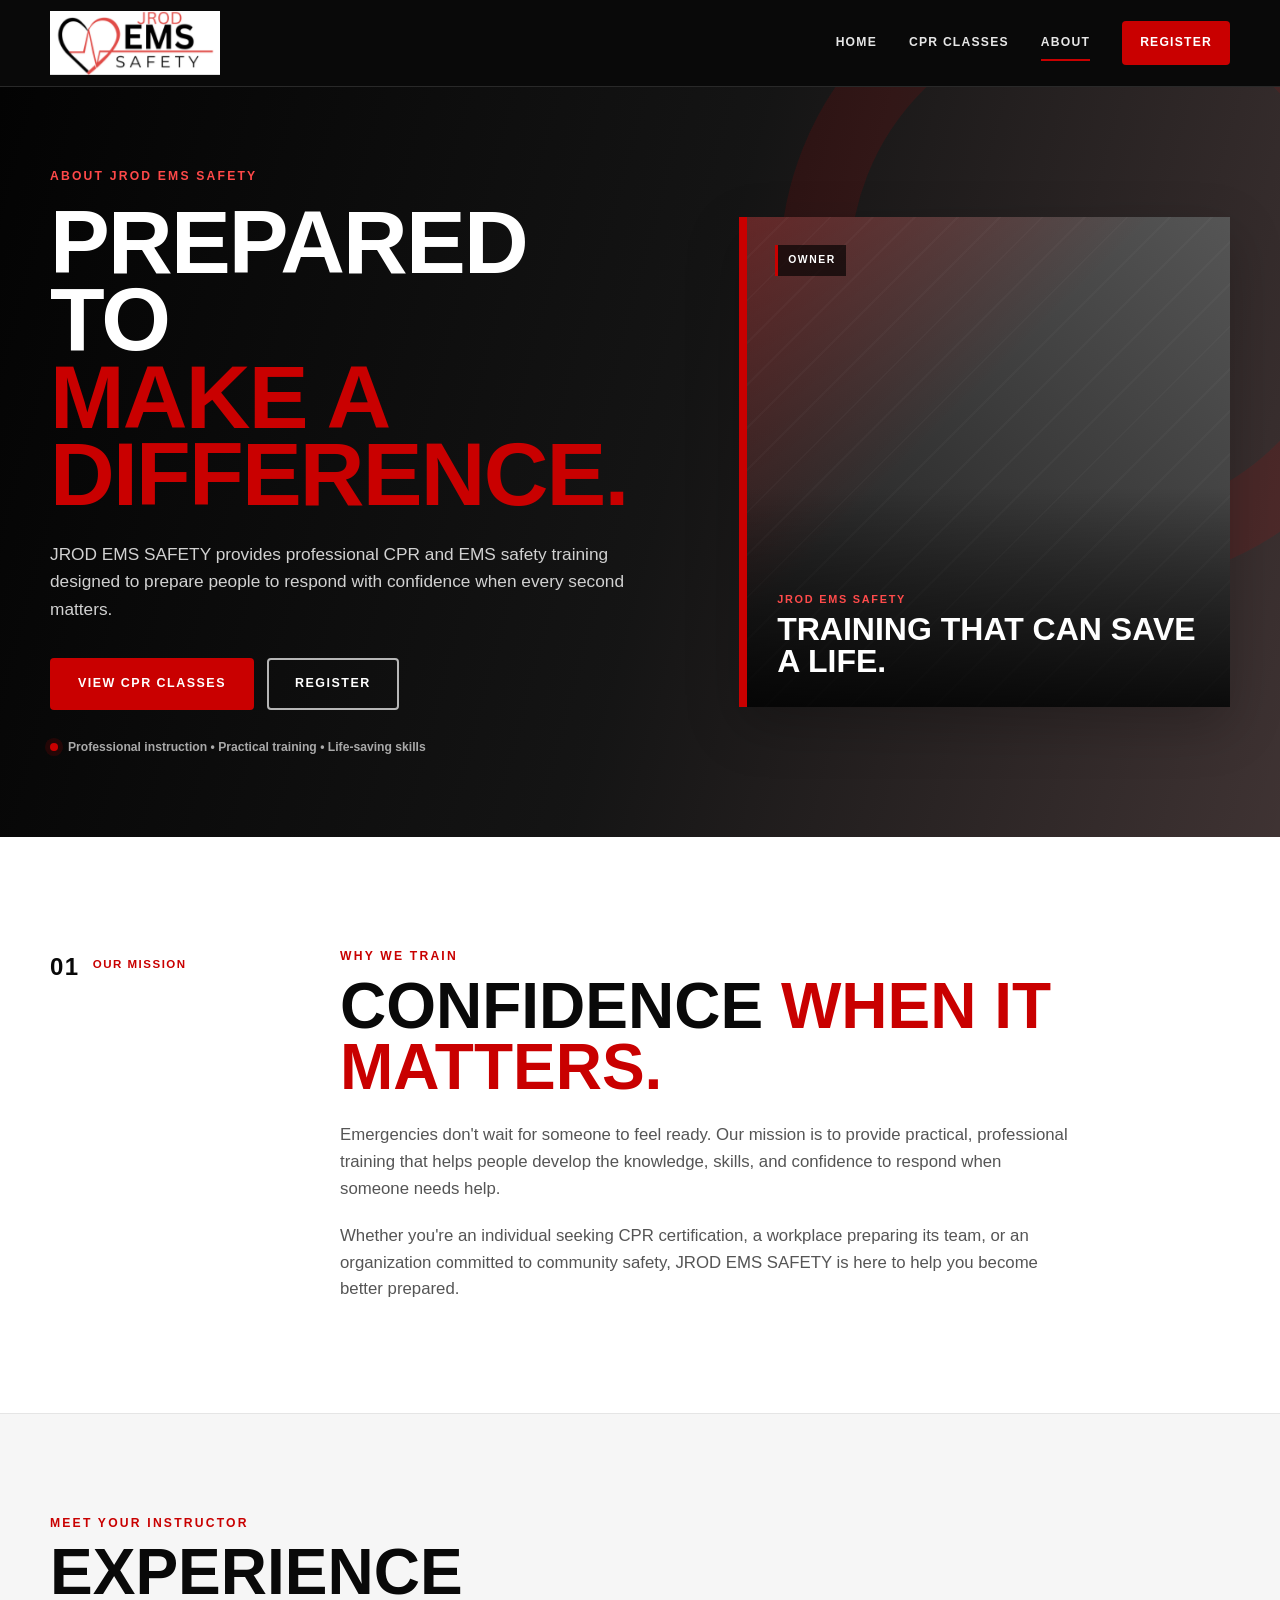
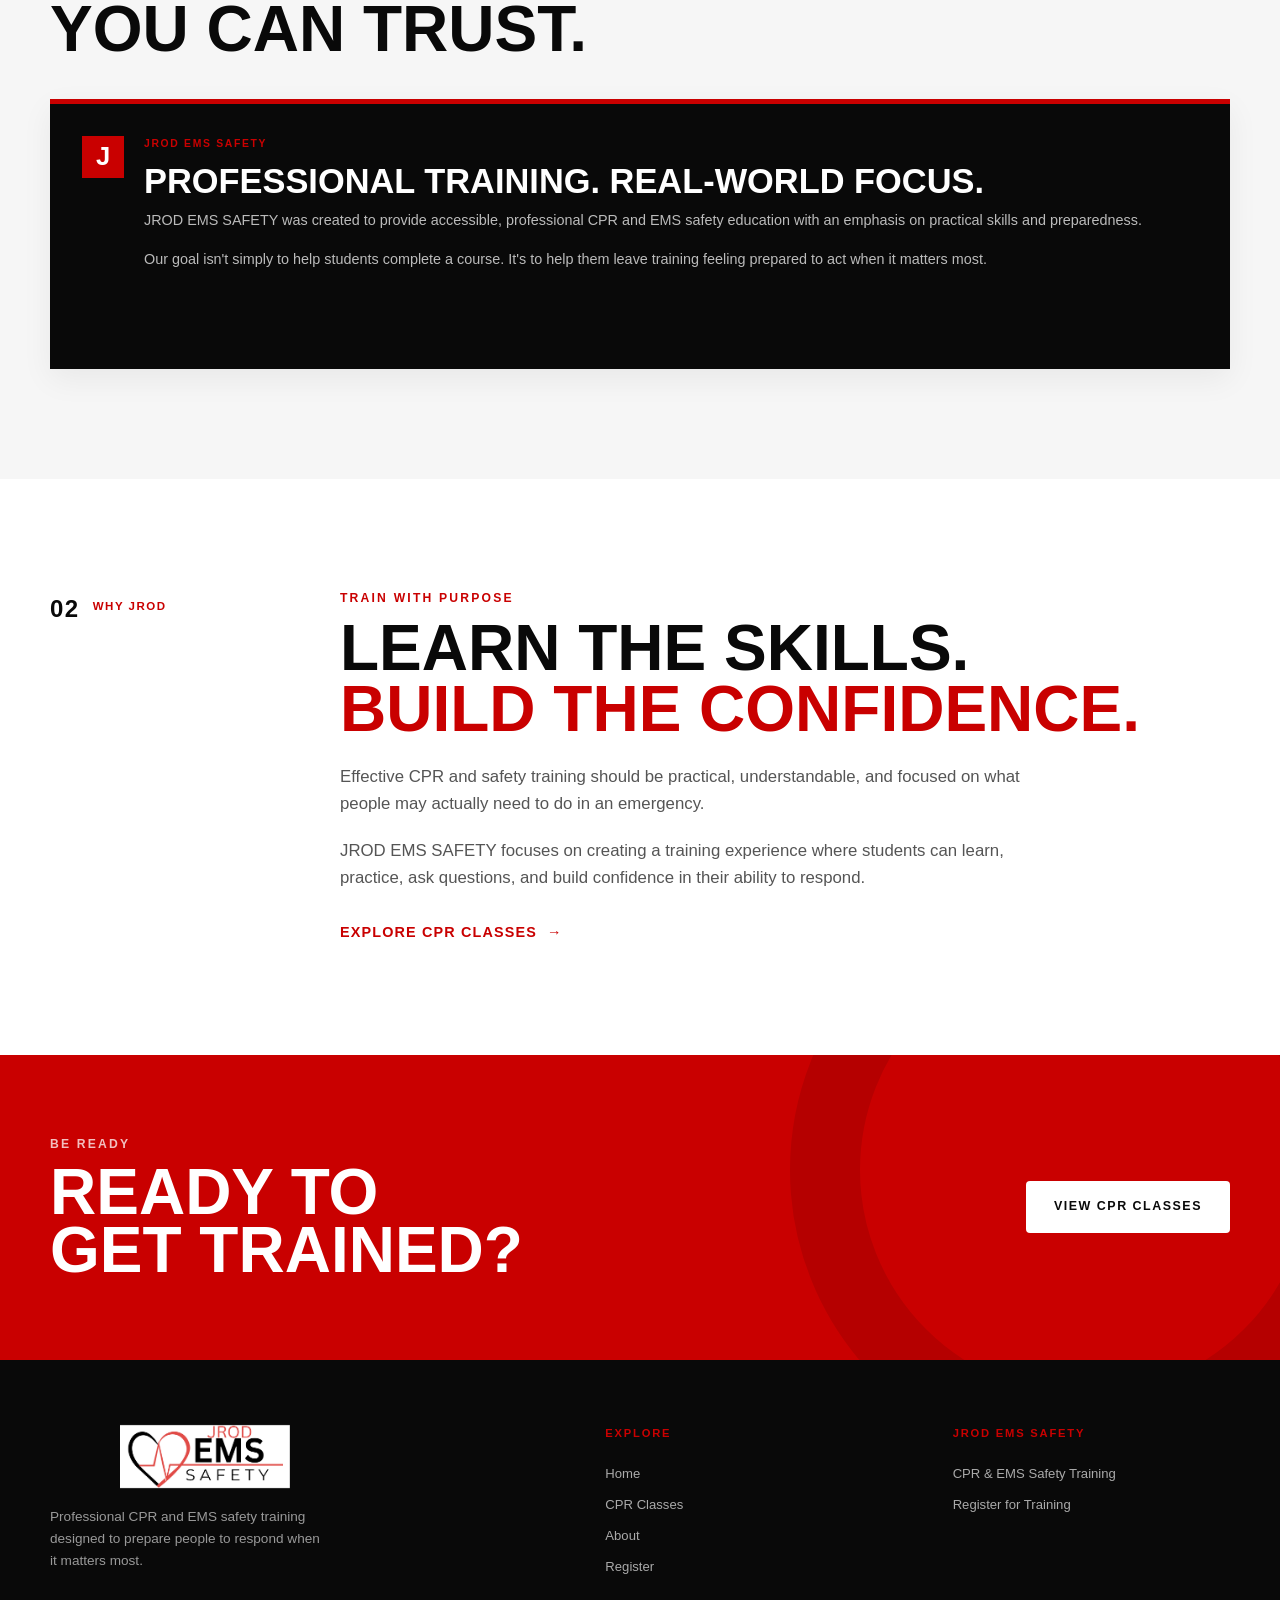
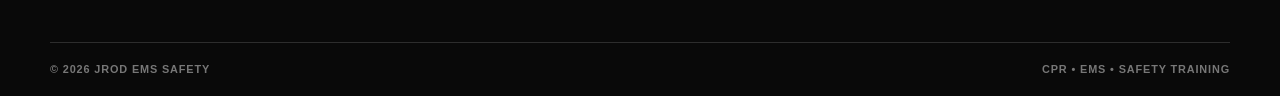
==== commit 61d95422: "logo image" ====
--- a/about.html
+++ b/about.html
@@ -52,9 +52,9 @@
         </button>
 
         <nav class="main-nav" aria-label="Main navigation">
-            <a href="index.html" class="active">Home</a>
+            <a href="index.html" >Home</a>
             <a href="classes.html">CPR Classes</a>
-            <a href="about.html">About</a>
+            <a href="about.html" class="active">About</a>
             <a href="contact.html" class="nav-register">Register</a>
         </nav>
 
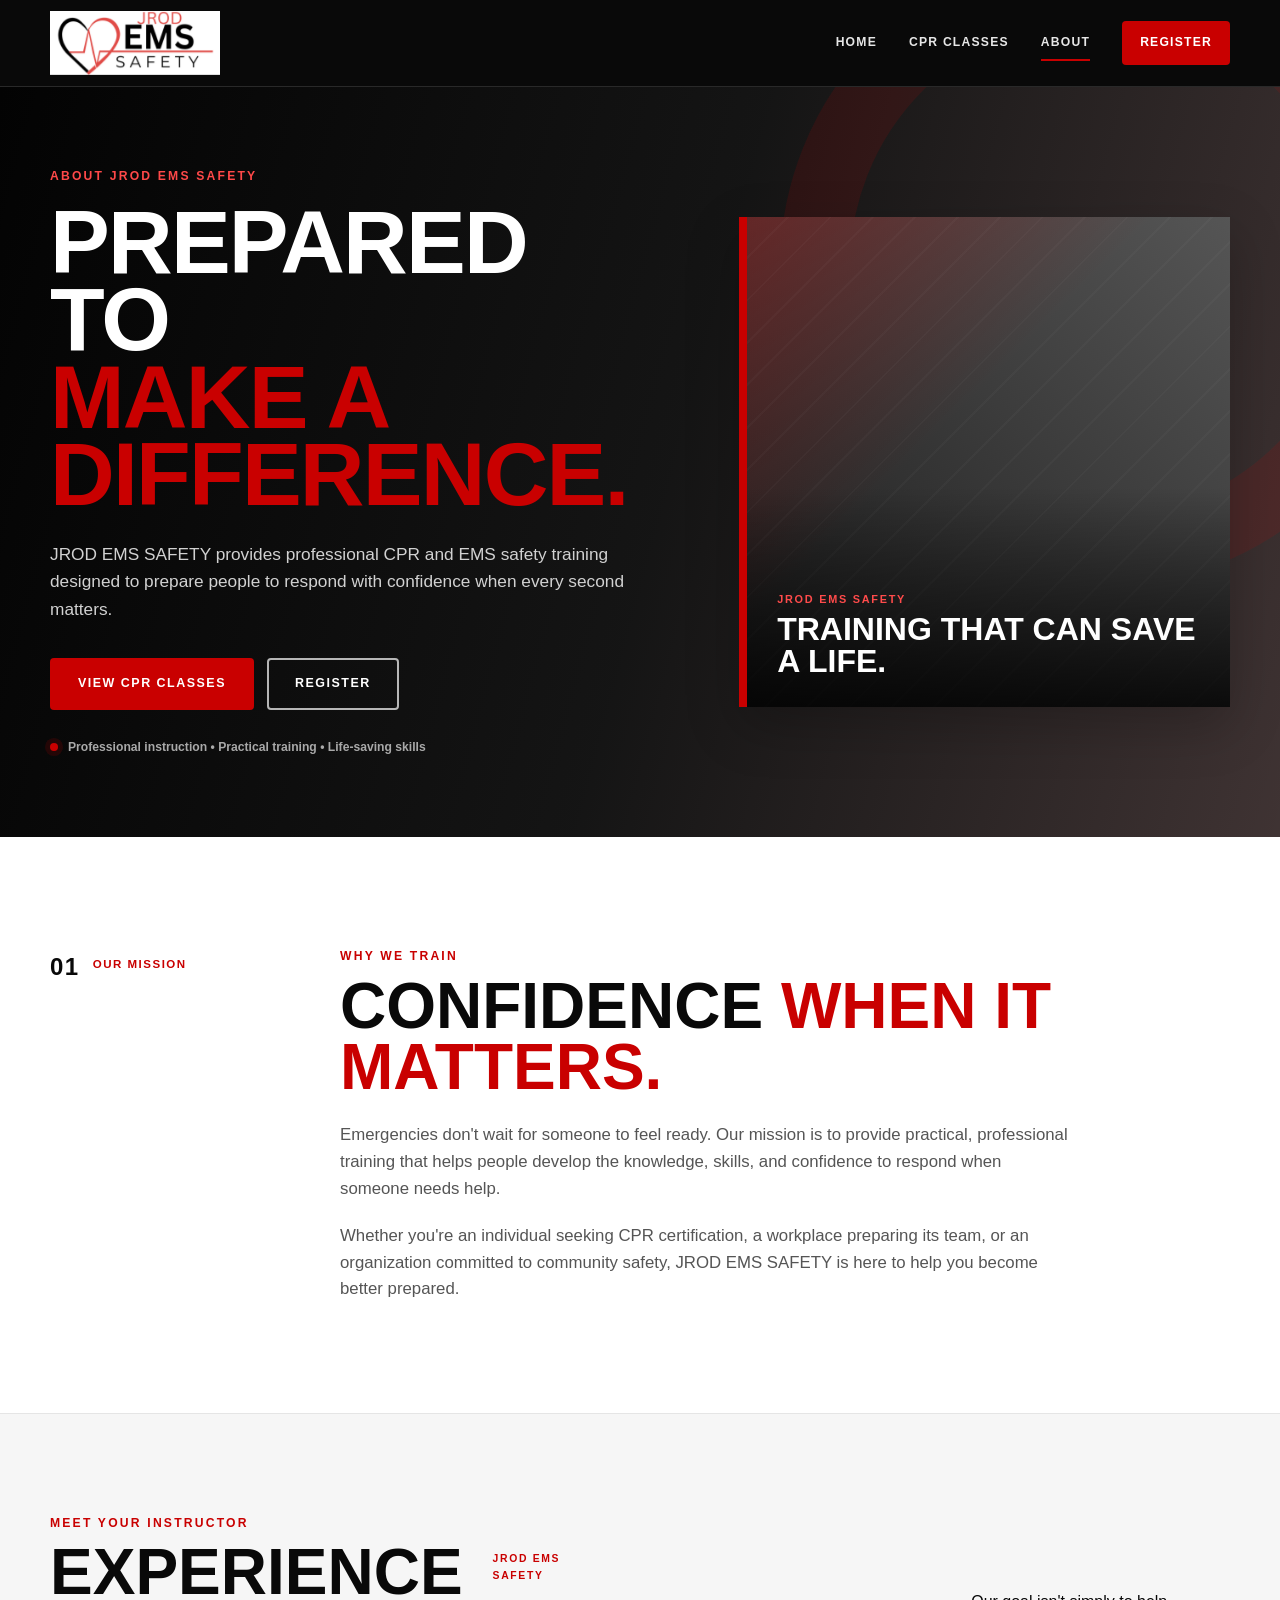
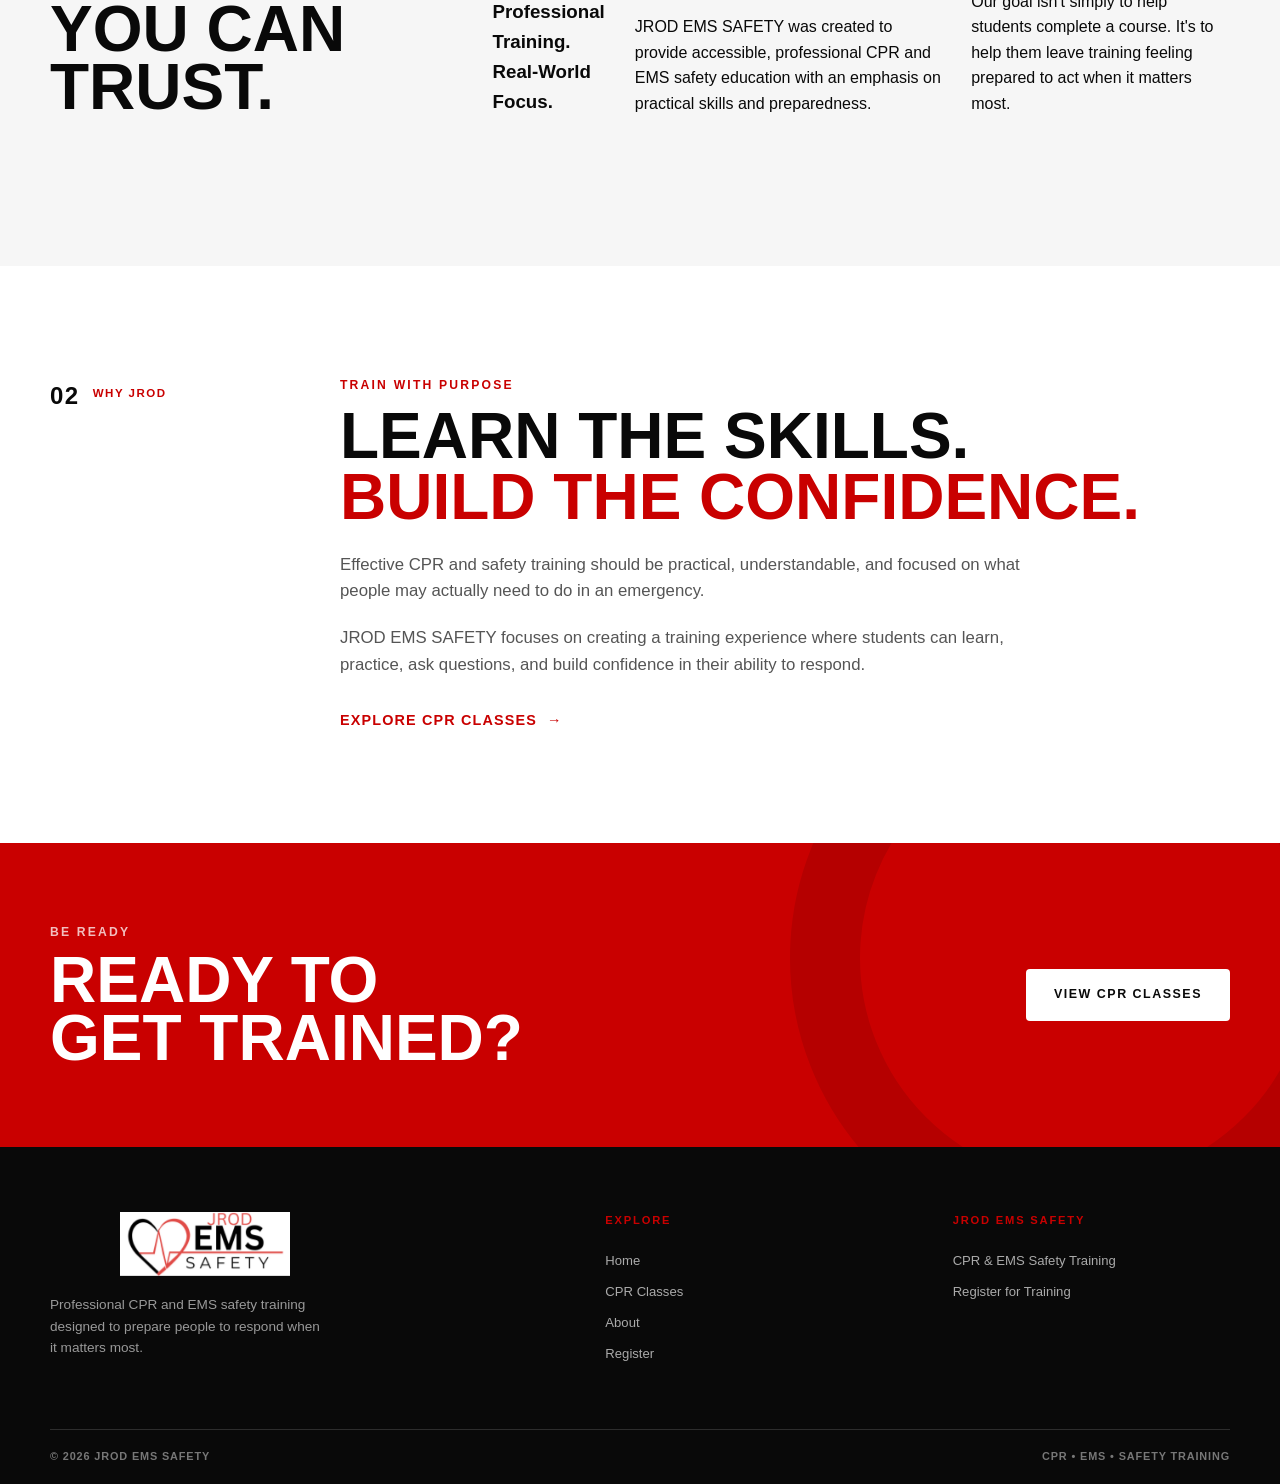
==== commit 936771d6: "c" ====
--- a/about.html
+++ b/about.html
@@ -215,37 +215,30 @@
 
           <div>
 
-            <p class="section-kicker">
-              MEET YOUR INSTRUCTOR
-            </p>
-
-            <h2>
-              Experience
-              <br>
-              You Can Trust.
-            </h2>
-
-          </div>
-
-        </div>
-
-
-        <div class="class-card class-card-dark">
-
-          <div class="card-icon">
-            J
-          </div>
-
-          <div>
-
-            <span class="card-tag">
-              JROD EMS SAFETY
-            </span>
-
-            <h3>
-              Professional Training.
-              Real-World Focus.
-            </h3>
+           <p class="section-kicker">
+  MEET YOUR INSTRUCTOR
+</p>
+
+<h2>
+  Experience
+  <br>
+  You Can Trust.
+</h2>
+
+</div>
+
+<div>
+
+  <span class="card-tag">
+    JROD EMS SAFETY
+  </span>
+
+  <h3>
+    Professional Training.
+    Real-World Focus.
+  </h3>
+
+</div>
 
             <p>
               JROD EMS SAFETY was created to provide accessible,
--- a/style.css
+++ b/style.css
@@ -381,7 +381,6 @@
 }
 
 .photo-overlay::before {
-  content: "OWNER";
   position: absolute;
   top: 28px;
   left: 28px;
